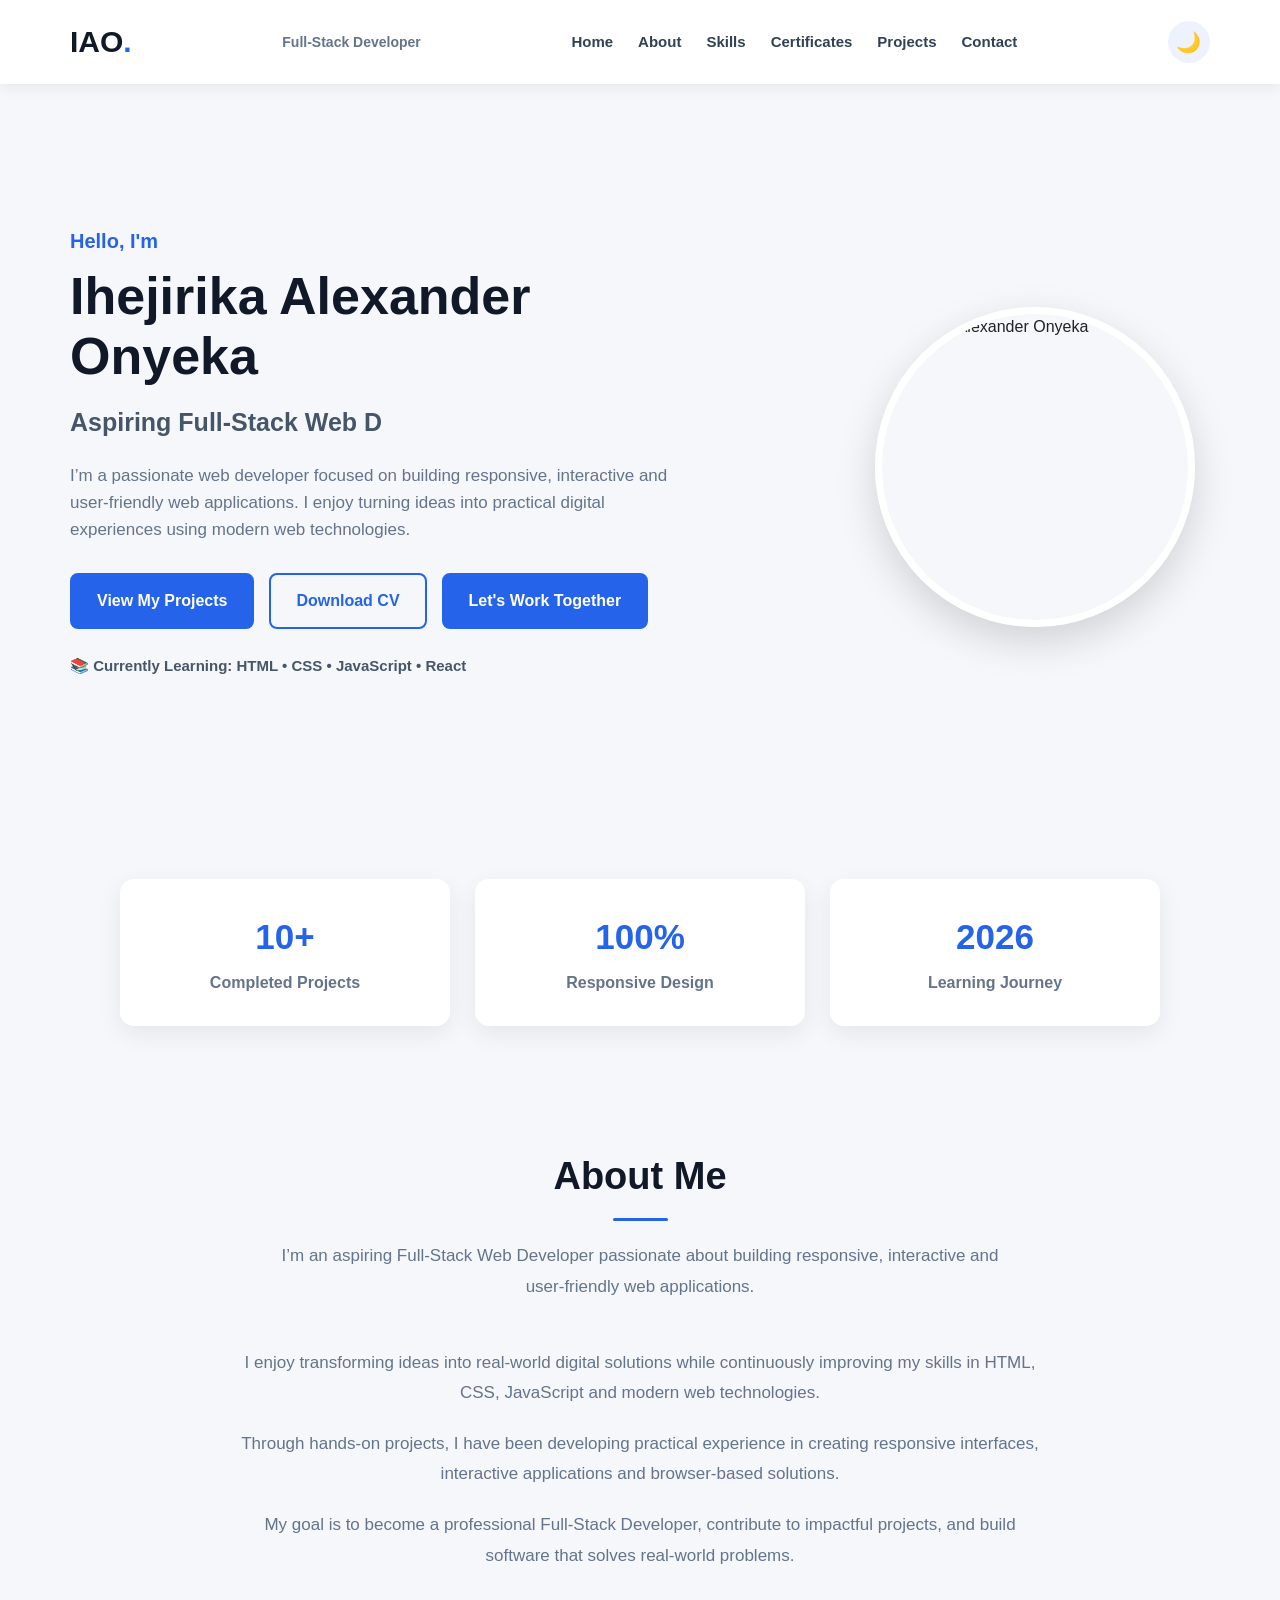
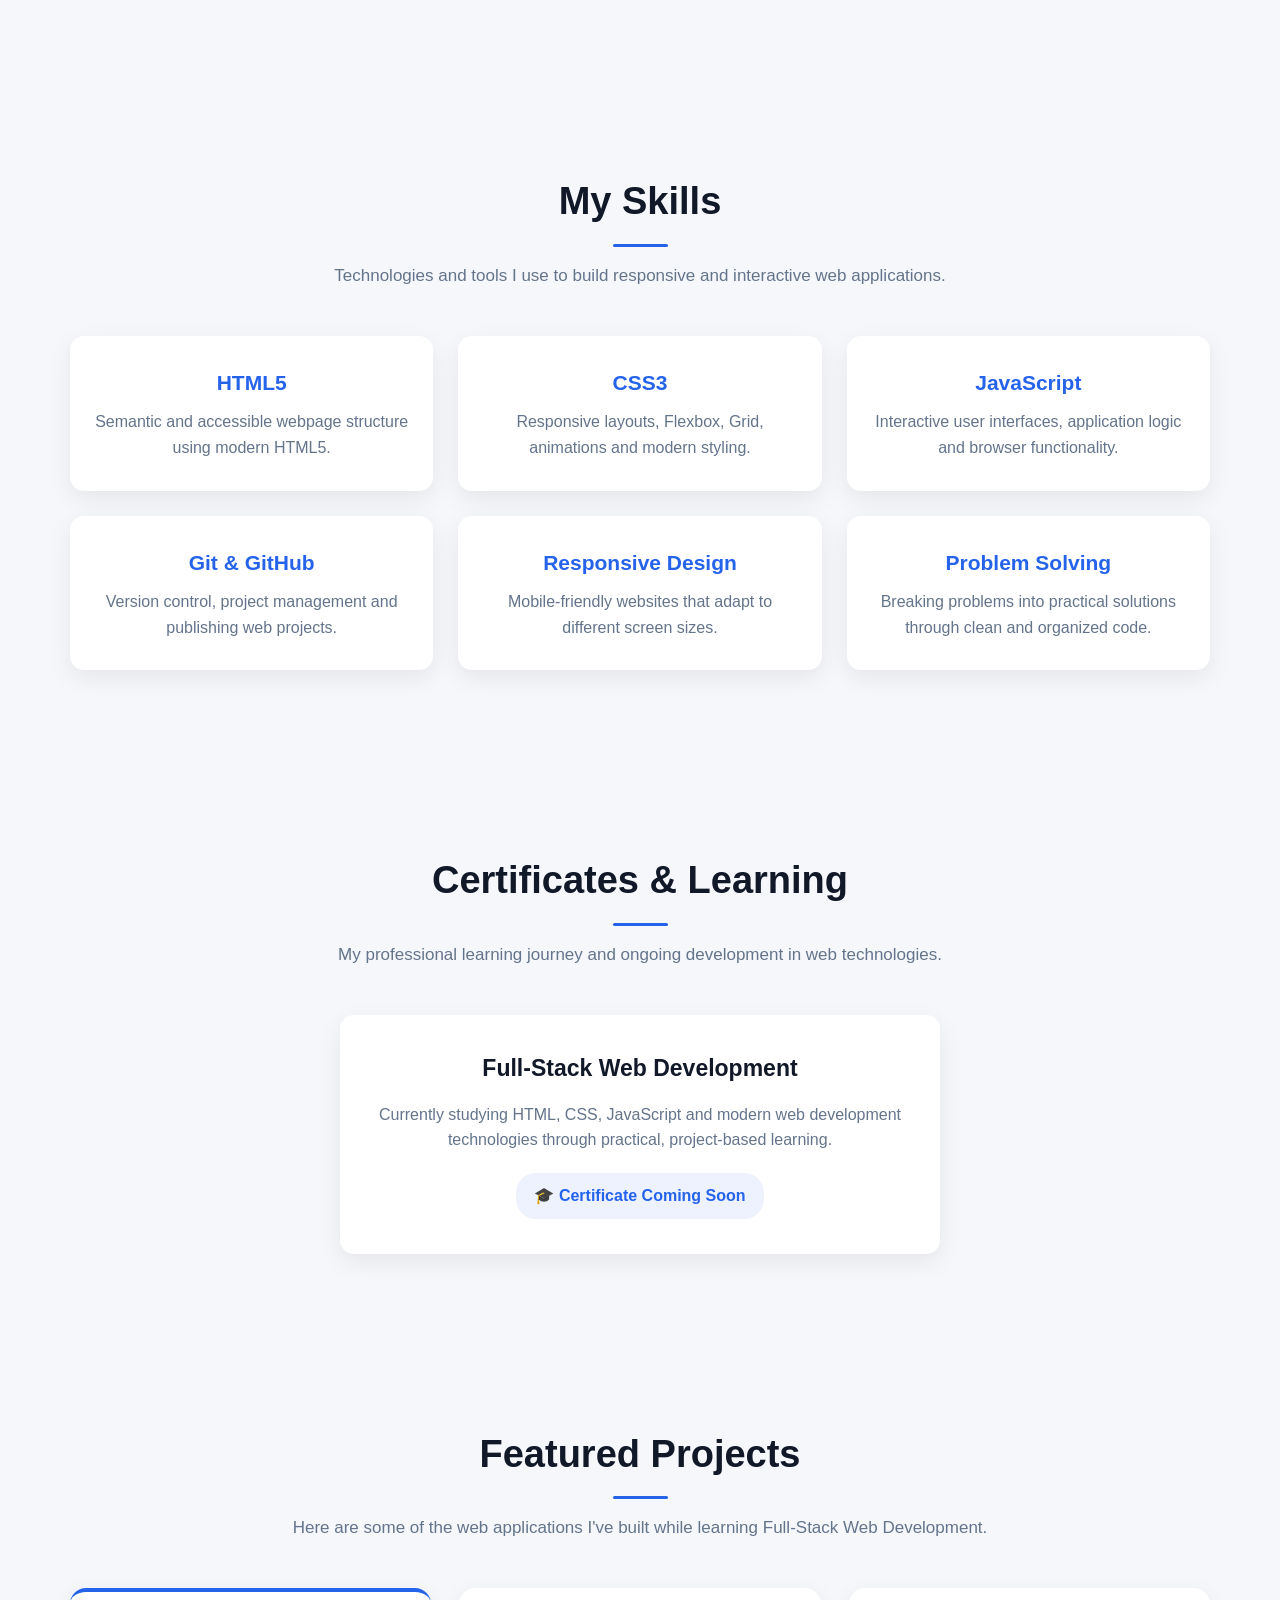
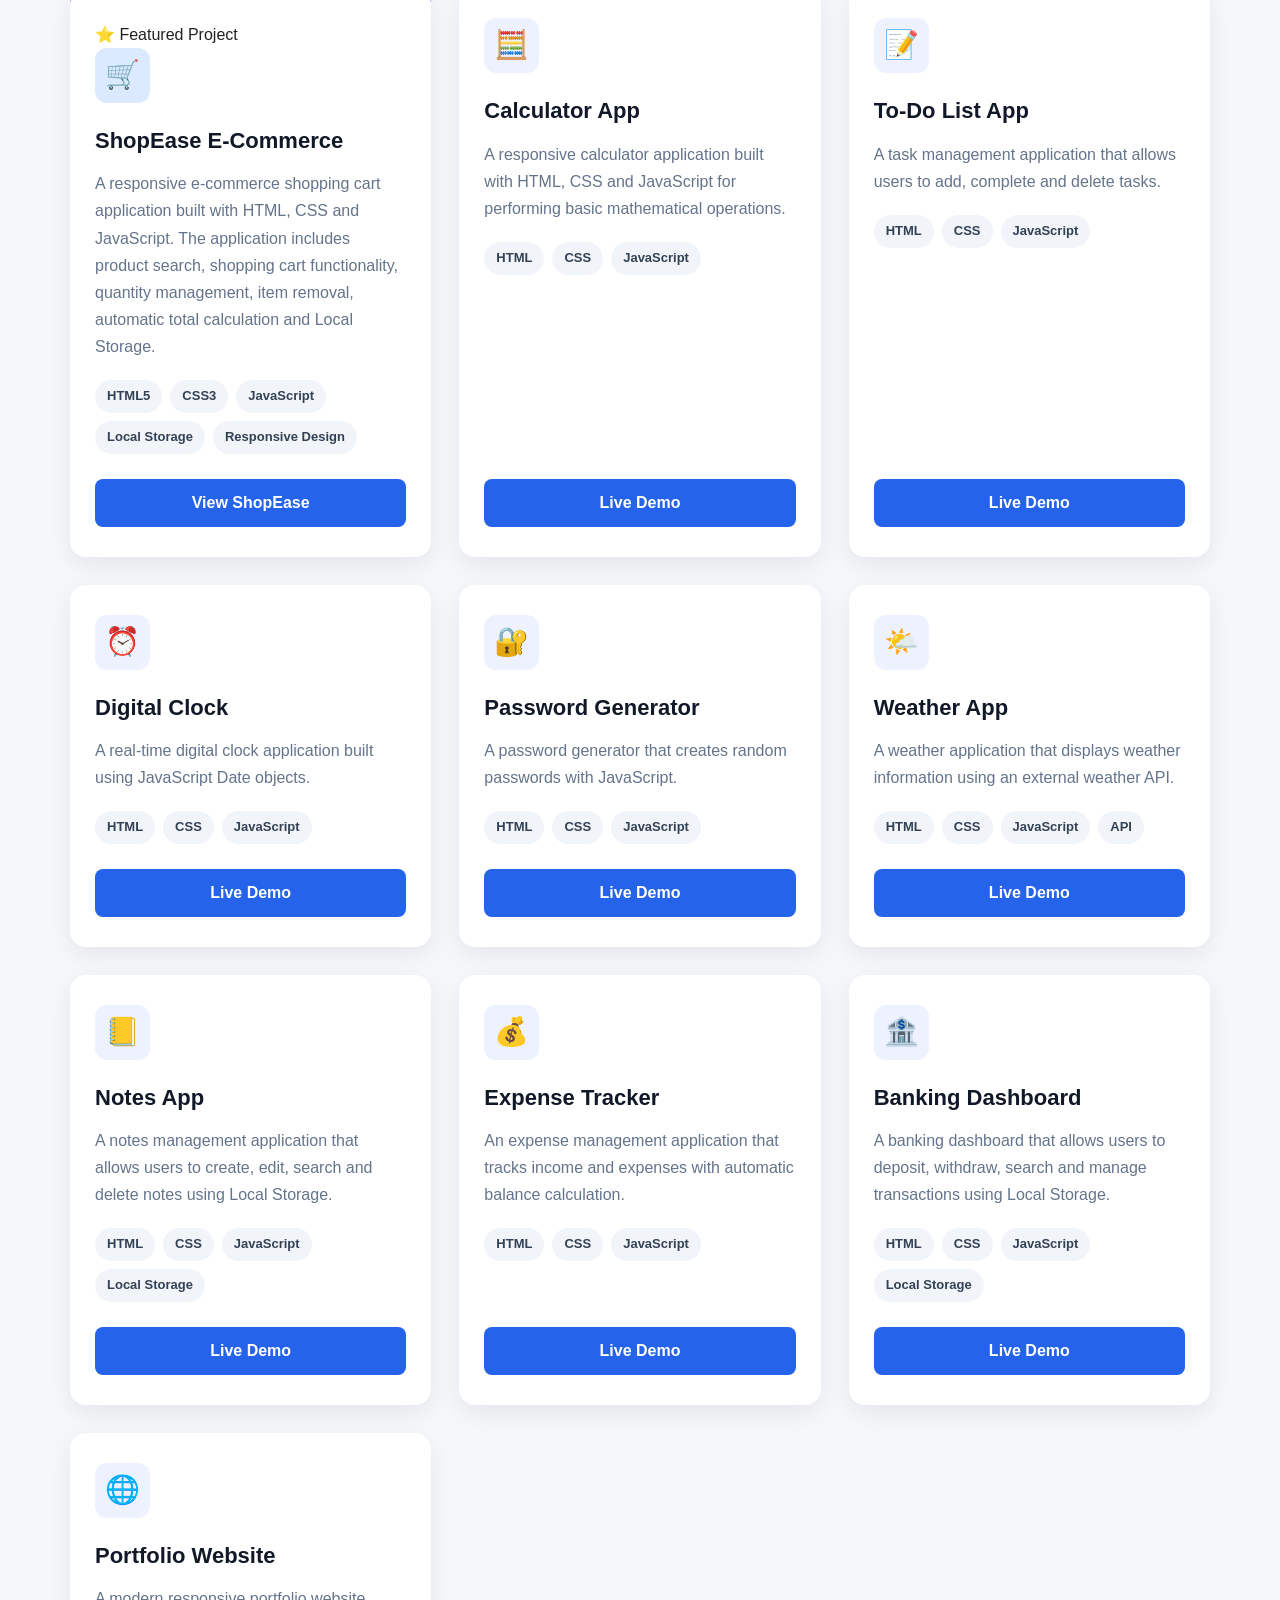
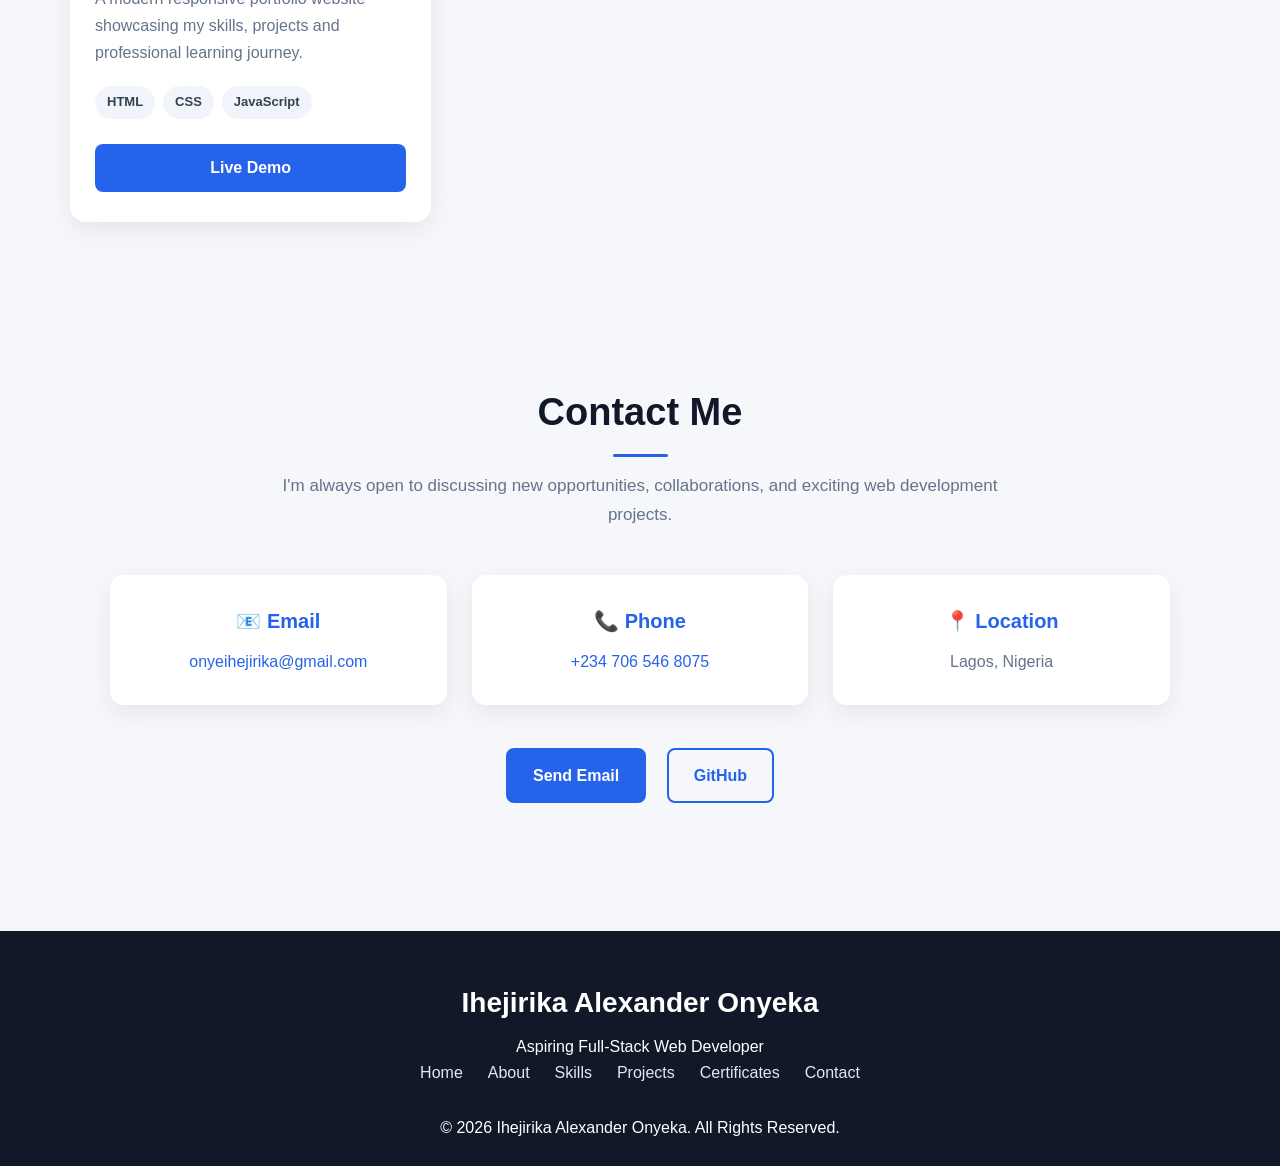
==== index.html @ cf093a4a "Add files via upload" ====
<!doctype html>
<html lang="en">
  <head>
    <meta charset="UTF-8" />

    <meta name="viewport" content="width=device-width, initial-scale=1.0" />

    <meta
      name="description"
      content="Ihejirika Alexander Onyeka - Full-Stack Web Developer Portfolio"
    />

    <meta
      name="keywords"
      content="HTML, CSS, JavaScript, Portfolio, Full Stack Developer"
    />

    <meta name="author" content="Ihejirika Alexander Onyeka" />

    <title>Ihejirika Alexander Onyeka | Portfolio</title>

    <link rel="stylesheet" href="style.css" />
  </head>

  <body>
    <!-- ================= HEADER ================= -->

    <header>
      <nav class="navbar">
        <h2 class="logo">IAO<span>.</span></h2>

        <p class="tagline">Full-Stack Developer</p>

        <ul class="nav-links">
          <li>
            <a href="#home">Home</a>
          </li>

          <li>
            <a href="#about">About</a>
          </li>

          <li>
            <a href="#skills">Skills</a>
          </li>

          <li>
            <a href="#certificates">Certificates</a>
          </li>

          <li>
            <a href="#projects">Projects</a>
          </li>

          <li>
            <a href="#contact">Contact</a>
          </li>
        </ul>

        <button id="themeToggle">🌙</button>
      </nav>
    </header>

    <!-- ================= HERO ================= -->

    <section id="home" class="hero">
      <div class="hero-text">
        <h3>Hello, I'm</h3>

        <h1>Ihejirika Alexander Onyeka</h1>

        <h2 id="typing">Aspiring Full-Stack Web Developer</h2>

        <p>
          I’m a passionate web developer focused on building responsive,
          interactive and user-friendly web applications. I enjoy turning ideas
          into practical digital experiences using modern web technologies.
        </p>

        <div class="hero-buttons">
          <a href="#projects" class="btn">View My Projects</a>

          <a href="cv.pdf" class="btn btn-outline">Download CV</a>

          <a href="#contact" class="btn">Let's Work Together</a>
        </div>

        <p class="learning">
          📚 Currently Learning: HTML • CSS • JavaScript • React
        </p>
      </div>

      <div class="hero-image">
        <img src="images/profile.jpeg" alt="Ihejirika Alexander Onyeka" />
      </div>
    </section>
    <!-- ================= STATS ================= -->

    <section class="stats">
      <div class="stat">
        <h2>10+</h2>

        <p>Completed Projects</p>
      </div>

      <div class="stat">
        <h2>100%</h2>

        <p>Responsive Design</p>
      </div>

      <div class="stat">
        <h2>2026</h2>

        <p>Learning Journey</p>
      </div>
    </section>

    <!-- ================= ABOUT ================= -->

    <section id="about" class="about">
      <div class="section-title">
        <h2>About Me</h2>

        <p>
          I’m an aspiring Full-Stack Web Developer passionate about building
          responsive, interactive and user-friendly web applications.
        </p>
      </div>

      <div class="about-content">
        <p>
          I enjoy transforming ideas into real-world digital solutions while
          continuously improving my skills in HTML, CSS, JavaScript and modern
          web technologies.
        </p>

        <p>
          Through hands-on projects, I have been developing practical experience
          in creating responsive interfaces, interactive applications and
          browser-based solutions.
        </p>

        <p>
          My goal is to become a professional Full-Stack Developer, contribute
          to impactful projects, and build software that solves real-world
          problems.
        </p>
      </div>
    </section>

    <!-- ================= SKILLS ================= -->

    <section id="skills" class="skills">
      <div class="section-title">
        <h2>My Skills</h2>

        <p>
          Technologies and tools I use to build responsive and interactive web
          applications.
        </p>
      </div>

      <div class="skills-container">
        <div class="skill-card">
          <h3>HTML5</h3>
          <p>Semantic and accessible webpage structure using modern HTML5.</p>
        </div>

        <div class="skill-card">
          <h3>CSS3</h3>
          <p>
            Responsive layouts, Flexbox, Grid, animations and modern styling.
          </p>
        </div>

        <div class="skill-card">
          <h3>JavaScript</h3>
          <p>
            Interactive user interfaces, application logic and browser
            functionality.
          </p>
        </div>

        <div class="skill-card">
          <h3>Git & GitHub</h3>
          <p>
            Version control, project management and publishing web projects.
          </p>
        </div>

        <div class="skill-card">
          <h3>Responsive Design</h3>
          <p>Mobile-friendly websites that adapt to different screen sizes.</p>
        </div>

        <div class="skill-card">
          <h3>Problem Solving</h3>
          <p>
            Breaking problems into practical solutions through clean and
            organized code.
          </p>
        </div>
      </div>
    </section>

    <!-- ================= CERTIFICATES ================= -->

    <section id="certificates" class="certificates">
      <div class="section-title">
        <h2>Certificates & Learning</h2>

        <p>
          My professional learning journey and ongoing development in web
          technologies.
        </p>
      </div>

      <div class="certificate-card">
        <h3>Full-Stack Web Development</h3>

        <p>
          Currently studying HTML, CSS, JavaScript and modern web development
          technologies through practical, project-based learning.
        </p>

        <span class="coming-soon"> 🎓 Certificate Coming Soon </span>
      </div>
    </section>
    <!-- ================= PROJECTS ================= -->

    <section id="projects" class="projects">
      <div class="section-title">
        <h2>Featured Projects</h2>

        <p>
          Here are some of the web applications I've built while learning
          Full-Stack Web Development.
        </p>
      </div>

      <div class="projects-container">
        <!-- ================= SHOP EASE ================= -->

        <div class="project-card featured-project">
          <div class="featured-label">⭐ Featured Project</div>

          <div class="project-icon">🛒</div>

          <h3>ShopEase E-Commerce</h3>

          <p>
            A responsive e-commerce shopping cart application built with HTML,
            CSS and JavaScript. The application includes product search,
            shopping cart functionality, quantity management, item removal,
            automatic total calculation and Local Storage.
          </p>

          <div class="tech-stack">
            <span>HTML5</span>
            <span>CSS3</span>
            <span>JavaScript</span>
            <span>Local Storage</span>
            <span>Responsive Design</span>
          </div>

          <a
            href="e-commerce-shopping-cart-project/index.html"
            class="project-btn"
            target="_blank"
          >
            View ShopEase
          </a>
        </div>
        <!-- ================= CALCULATOR ================= -->

        <div class="project-card">
          <div class="project-icon">🧮</div>

          <h3>Calculator App</h3>

          <p>
            A responsive calculator application built with HTML, CSS and
            JavaScript for performing basic mathematical operations.
          </p>

          <div class="tech-stack">
            <span>HTML</span>

            <span>CSS</span>

            <span>JavaScript</span>
          </div>

          <a
            href="../calculator-project/index.html"
            class="project-btn"
            target="_blank"
            rel="noopener noreferrer"
          >
            Live Demo
          </a>
        </div>

        <!-- ================= TO-DO LIST ================= -->

        <div class="project-card">
          <div class="project-icon">📝</div>

          <h3>To-Do List App</h3>

          <p>
            A task management application that allows users to add, complete and
            delete tasks.
          </p>

          <div class="tech-stack">
            <span>HTML</span>

            <span>CSS</span>

            <span>JavaScript</span>
          </div>

          <a
            href="../to-do-list-project/index.html"
            class="project-btn"
            target="_blank"
            rel="noopener noreferrer"
          >
            Live Demo
          </a>
        </div>

        <!-- ================= DIGITAL CLOCK ================= -->

        <div class="project-card">
          <div class="project-icon">⏰</div>

          <h3>Digital Clock</h3>

          <p>
            A real-time digital clock application built using JavaScript Date
            objects.
          </p>

          <div class="tech-stack">
            <span>HTML</span>

            <span>CSS</span>

            <span>JavaScript</span>
          </div>

          <a
            href="../digital-clock-project/index.html"
            class="project-btn"
            target="_blank"
            rel="noopener noreferrer"
          >
            Live Demo
          </a>
        </div>

        <!-- ================= PASSWORD GENERATOR ================= -->

        <div class="project-card">
          <div class="project-icon">🔐</div>

          <h3>Password Generator</h3>

          <p>
            A password generator that creates random passwords with JavaScript.
          </p>

          <div class="tech-stack">
            <span>HTML</span>

            <span>CSS</span>

            <span>JavaScript</span>
          </div>

          <a
            href="../password-generator-project/index.html"
            class="project-btn"
            target="_blank"
            rel="noopener noreferrer"
          >
            Live Demo
          </a>
        </div>

        <!-- ================= WEATHER APP ================= -->

        <div class="project-card">
          <div class="project-icon">🌤️</div>

          <h3>Weather App</h3>

          <p>
            A weather application that displays weather information using an
            external weather API.
          </p>

          <div class="tech-stack">
            <span>HTML</span>

            <span>CSS</span>

            <span>JavaScript</span>

            <span>API</span>
          </div>

          <a
            href="../weather-app-project/index.html"
            class="project-btn"
            target="_blank"
            rel="noopener noreferrer"
          >
            Live Demo
          </a>
        </div>

        <!-- ================= NOTES APP ================= -->

        <div class="project-card">
          <div class="project-icon">📒</div>

          <h3>Notes App</h3>

          <p>
            A notes management application that allows users to create, edit,
            search and delete notes using Local Storage.
          </p>

          <div class="tech-stack">
            <span>HTML</span>

            <span>CSS</span>

            <span>JavaScript</span>

            <span>Local Storage</span>
          </div>

          <a
            href="../notes-app-project/index.html"
            class="project-btn"
            target="_blank"
            rel="noopener noreferrer"
          >
            Live Demo
          </a>
        </div>

        <!-- ================= EXPENSE TRACKER ================= -->

        <div class="project-card">
          <div class="project-icon">💰</div>

          <h3>Expense Tracker</h3>

          <p>
            An expense management application that tracks income and expenses
            with automatic balance calculation.
          </p>

          <div class="tech-stack">
            <span>HTML</span>

            <span>CSS</span>

            <span>JavaScript</span>
          </div>

          <a
            href="../expense-tracker-project/index.html"
            class="project-btn"
            target="_blank"
            rel="noopener noreferrer"
          >
            Live Demo
          </a>
        </div>

        <!-- ================= BANKING DASHBOARD ================= -->

        <div class="project-card">
          <div class="project-icon">🏦</div>

          <h3>Banking Dashboard</h3>

          <p>
            A banking dashboard that allows users to deposit, withdraw, search
            and manage transactions using Local Storage.
          </p>

          <div class="tech-stack">
            <span>HTML</span>

            <span>CSS</span>

            <span>JavaScript</span>

            <span>Local Storage</span>
          </div>

          <a
            href="../banking-dashboard-project/index.html"
            class="project-btn"
            target="_blank"
            rel="noopener noreferrer"
          >
            Live Demo
          </a>
        </div>

        <!-- ================= PORTFOLIO ================= -->

        <div class="project-card">
          <div class="project-icon">🌐</div>

          <h3>Portfolio Website</h3>

          <p>
            A modern responsive portfolio website showcasing my skills, projects
            and professional learning journey.
          </p>

          <div class="tech-stack">
            <span>HTML</span>

            <span>CSS</span>

            <span>JavaScript</span>
          </div>

          <a
            href="index.html"
            class="project-btn"
            target="_blank"
            rel="noopener noreferrer"
          >
            Live Demo
          </a>
        </div>
      </div>
    </section>
    <!-- ================= CONTACT ================= -->

    <section id="contact" class="contact">
      <div class="section-title">
        <h2>Contact Me</h2>

        <p>
          I'm always open to discussing new opportunities, collaborations, and
          exciting web development projects.
        </p>
      </div>

      <div class="contact-container">
        <div class="contact-card">
          <h3>📧 Email</h3>

          <p>
            <a href="mailto:onyeihejirika@gmail.com">
              onyeihejirika@gmail.com
            </a>
          </p>
        </div>

        <div class="contact-card">
          <h3>📞 Phone</h3>

          <p>
            <a href="tel:+2347065468075"> +234 706 546 8075 </a>
          </p>
        </div>

        <div class="contact-card">
          <h3>📍 Location</h3>

          <p>Lagos, Nigeria</p>
        </div>
      </div>

      <div class="contact-buttons">
        <a href="mailto:onyeihejirika@gmail.com" class="btn"> Send Email </a>

        <a
          href="https://github.com/ihejirika-web"
          class="btn btn-outline"
          target="_blank"
          rel="noopener noreferrer"
        >
          GitHub
        </a>
      </div>
    </section>

    <!-- ================= FOOTER ================= -->

    <footer class="footer">
      <div class="footer-container">
        <div class="footer-about">
          <h2>Ihejirika Alexander Onyeka</h2>

          <p>Aspiring Full-Stack Web Developer</p>
        </div>

        <div class="footer-links">
          <a href="#home">Home</a>

          <a href="#about">About</a>

          <a href="#skills">Skills</a>

          <a href="#projects">Projects</a>

          <a href="#certificates">Certificates</a>

          <a href="#contact">Contact</a>
        </div>
      </div>

      <div class="footer-bottom">
        <p>© 2026 Ihejirika Alexander Onyeka. All Rights Reserved.</p>
      </div>
    </footer>

    <!-- ================= JAVASCRIPT ================= -->

    <script src="script.js"></script>
  </body>
</html>
---- style.css ----
/* ============================= */
/* GLOBAL RESET */
/* ============================= */

* {
  margin: 0;
  padding: 0;
  box-sizing: border-box;
}

html {
  scroll-behavior: smooth;
}

body {
  font-family: Arial, Helvetica, sans-serif;
  line-height: 1.6;
  background: #f5f7fb;
  color: #222;
  transition:
    background 0.3s ease,
    color 0.3s ease;
}

a {
  text-decoration: none;
  color: inherit;
}

ul {
  list-style: none;
}

img {
  max-width: 100%;
  display: block;
}

button,
a {
  transition: all 0.3s ease;
}

/* ============================= */
/* NAVBAR */
/* ============================= */

header {
  position: sticky;
  top: 0;
  z-index: 1000;
  background: rgba(255, 255, 255, 0.95);
  backdrop-filter: blur(10px);
  box-shadow: 0 2px 15px rgba(0, 0, 0, 0.08);
}

.navbar {
  max-width: 1200px;
  margin: auto;
  padding: 18px 30px;
  display: flex;
  align-items: center;
  justify-content: space-between;
  gap: 25px;
}

.logo {
  font-size: 30px;
  font-weight: 800;
  color: #111827;
}

.logo span {
  color: #2563eb;
}

.tagline {
  font-size: 14px;
  color: #64748b;
  font-weight: 600;
}

.nav-links {
  display: flex;
  align-items: center;
  gap: 25px;
}

.nav-links a {
  color: #334155;
  font-size: 15px;
  font-weight: 600;
  position: relative;
}

.nav-links a::after {
  content: "";
  position: absolute;
  left: 0;
  bottom: -6px;
  width: 0;
  height: 2px;
  background: #2563eb;
  transition: width 0.3s ease;
}

.nav-links a:hover {
  color: #2563eb;
}

.nav-links a:hover::after {
  width: 100%;
}

/* ============================= */
/* THEME BUTTON */
/* ============================= */

#themeToggle {
  border: none;
  background: #eef2ff;
  width: 42px;
  height: 42px;
  border-radius: 50%;
  cursor: pointer;
  font-size: 18px;
}

#themeToggle:hover {
  transform: rotate(15deg) scale(1.08);
}

/* ============================= */
/* GENERAL SECTION */
/* ============================= */

section {
  padding: 90px 30px;
}

.section-title {
  max-width: 750px;
  margin: 0 auto 50px;
  text-align: center;
}

.section-title h2 {
  font-size: 38px;
  margin-bottom: 15px;
  color: #111827;
}

.section-title p {
  color: #64748b;
  font-size: 17px;
}

/* ============================= */
/* BUTTONS */
/* ============================= */

.btn {
  display: inline-block;
  padding: 13px 25px;
  border-radius: 8px;
  background: #2563eb;
  color: white;
  font-weight: 700;
  border: 2px solid #2563eb;
  cursor: pointer;
}

.btn:hover {
  background: #1d4ed8;
  border-color: #1d4ed8;
  transform: translateY(-3px);
}

.btn-outline {
  background: transparent;
  color: #2563eb;
}

.btn-outline:hover {
  color: white;
  background: #2563eb;
}
/* ============================= */
/* HERO SECTION */
/* ============================= */

.hero {
  min-height: 85vh;
  max-width: 1200px;
  margin: auto;
  padding: 80px 30px;
  display: flex;
  align-items: center;
  justify-content: space-between;
  gap: 60px;
}

.hero-text {
  flex: 1;
  max-width: 650px;
}

.hero-text h3 {
  font-size: 20px;
  color: #2563eb;
  margin-bottom: 10px;
}

.hero-text h1 {
  font-size: 52px;
  line-height: 1.15;
  color: #111827;
  margin-bottom: 15px;
}

.hero-text h2 {
  font-size: 25px;
  color: #475569;
  margin-bottom: 20px;
}

.hero-text > p {
  font-size: 17px;
  color: #64748b;
  margin-bottom: 30px;
  max-width: 620px;
}

.hero-buttons {
  display: flex;
  flex-wrap: wrap;
  gap: 15px;
  margin-bottom: 25px;
}

.learning {
  font-size: 15px !important;
  color: #475569 !important;
  font-weight: 600;
}

.hero-image {
  flex: 0 0 350px;
  display: flex;
  justify-content: center;
}

.hero-image img {
  width: 320px;
  height: 320px;
  object-fit: cover;
  border-radius: 50%;
  border: 7px solid white;
  box-shadow: 0 15px 40px rgba(0, 0, 0, 0.15);
  transition:
    transform 0.4s ease,
    box-shadow 0.4s ease;
}

.hero-image img:hover {
  transform: scale(1.05);
  box-shadow: 0 20px 50px rgba(37, 99, 235, 0.25);
}

/* ============================= */
/* HERO ANIMATION */
/* ============================= */

.hero-text {
  animation: heroText 0.9s ease forwards;
}

.hero-image {
  animation: heroImage 1s ease forwards;
}

@keyframes heroText {
  from {
    opacity: 0;
    transform: translateX(-40px);
  }

  to {
    opacity: 1;
    transform: translateX(0);
  }
}

@keyframes heroImage {
  from {
    opacity: 0;
    transform: translateX(40px);
  }

  to {
    opacity: 1;
    transform: translateX(0);
  }
}

/* ============================= */
/* STATS SECTION */
/* ============================= */

.stats {
  max-width: 1100px;
  margin: 0 auto;
  padding: 30px;
  display: grid;
  grid-template-columns: repeat(3, 1fr);
  gap: 25px;
}

.stat {
  background: white;
  padding: 30px;
  text-align: center;
  border-radius: 14px;
  box-shadow: 0 8px 25px rgba(0, 0, 0, 0.07);
  transition:
    transform 0.3s ease,
    box-shadow 0.3s ease;
}

.stat:hover {
  transform: translateY(-7px);
  box-shadow: 0 15px 35px rgba(0, 0, 0, 0.12);
}

.stat h2 {
  font-size: 35px;
  color: #2563eb;
  margin-bottom: 5px;
}

.stat p {
  color: #64748b;
  font-weight: 600;
}
/* ============================= */
/* ABOUT SECTION */
/* ============================= */

#about {
  max-width: 1000px;
  margin: 0 auto;
  text-align: center;
}

#about h2 {
  font-size: 38px;
  color: #111827;
  margin-bottom: 20px;
}

#about p {
  max-width: 800px;
  margin: 0 auto 20px;
  color: #64748b;
  font-size: 17px;
  line-height: 1.8;
}

/* ============================= */
/* SKILLS SECTION */
/* ============================= */

#skills {
  max-width: 1200px;
  margin: auto;
  text-align: center;
}

#skills h2 {
  font-size: 38px;
  color: #111827;
  margin-bottom: 15px;
}

#skills > p {
  color: #64748b;
  margin-bottom: 40px;
}

.skills-container {
  display: grid;
  grid-template-columns: repeat(3, 1fr);
  gap: 25px;
}

.skill-card {
  background: white;
  padding: 30px 25px;
  border-radius: 14px;
  box-shadow: 0 8px 25px rgba(0, 0, 0, 0.07);
  transition:
    transform 0.3s ease,
    box-shadow 0.3s ease;
}

.skill-card:hover {
  transform: translateY(-8px);
  box-shadow: 0 15px 35px rgba(0, 0, 0, 0.12);
}

.skill-card h3 {
  color: #2563eb;
  font-size: 21px;
  margin-bottom: 10px;
}

.skill-card p {
  color: #64748b;
  line-height: 1.6;
}

/* ============================= */
/* CERTIFICATES SECTION */
/* ============================= */

#certificates {
  max-width: 1100px;
  margin: auto;
  text-align: center;
}

#certificates h2 {
  font-size: 38px;
  color: #111827;
  margin-bottom: 15px;
}

#certificates > p {
  color: #64748b;
  margin-bottom: 40px;
}

.certificate-card {
  max-width: 600px;
  margin: auto;
  background: white;
  padding: 35px;
  border-radius: 14px;
  box-shadow: 0 8px 25px rgba(0, 0, 0, 0.07);
}

.certificate-card h3 {
  font-size: 23px;
  color: #111827;
  margin-bottom: 15px;
}

.certificate-card p {
  color: #64748b;
  margin-bottom: 20px;
}

.coming-soon {
  display: inline-block;
  padding: 10px 18px;
  border-radius: 20px;
  background: #eef2ff;
  color: #2563eb;
  font-weight: 700;
}

/* ============================= */
/* SECTION HEADINGS */
/* ============================= */

#about h2,
#skills h2,
#certificates h2,
#projects h2,
#contact h2 {
  position: relative;
}

#about h2::after,
#skills h2::after,
#certificates h2::after,
#projects h2::after,
#contact h2::after {
  content: "";
  display: block;
  width: 55px;
  height: 3px;
  background: #2563eb;
  margin: 12px auto 0;
  border-radius: 10px;
}
/* ============================= */
/* PROJECTS SECTION */
/* ============================= */

#projects {
  max-width: 1200px;
  margin: 0 auto;
  text-align: center;
}

.section-title {
  max-width: 750px;
  margin: 0 auto 45px;
}

.section-title h2 {
  font-size: 38px;
  color: #111827;
  margin-bottom: 15px;
}

.section-title p {
  color: #64748b;
  font-size: 17px;
  line-height: 1.7;
}

/* ============================= */
/* PROJECTS GRID */
/* ============================= */

.projects-container {
  display: grid;
  grid-template-columns: repeat(3, 1fr);
  gap: 28px;
}

/* ============================= */
/* PROJECT CARD */
/* ============================= */

.project-card {
  background: white;
  padding: 30px 25px;
  border-radius: 16px;
  text-align: left;
  box-shadow: 0 8px 25px rgba(0, 0, 0, 0.07);
  transition:
    transform 0.3s ease,
    box-shadow 0.3s ease;
  display: flex;
  flex-direction: column;
}

.project-card:hover {
  transform: translateY(-8px);
  box-shadow: 0 18px 40px rgba(0, 0, 0, 0.12);
}

/* ============================= */
/* PROJECT ICON */
/* ============================= */

.project-icon {
  width: 55px;
  height: 55px;
  display: flex;
  align-items: center;
  justify-content: center;
  background: #eef2ff;
  border-radius: 12px;
  font-size: 28px;
  margin-bottom: 20px;
}

/* ============================= */
/* PROJECT TEXT */
/* ============================= */

.project-card h3 {
  font-size: 22px;
  color: #111827;
  margin-bottom: 12px;
}

.project-card > p {
  color: #64748b;
  line-height: 1.7;
  margin-bottom: 20px;
}

/* ============================= */
/* TECHNOLOGY TAGS */
/* ============================= */

.tech-stack {
  display: flex;
  flex-wrap: wrap;
  gap: 8px;
  margin-bottom: 25px;
}

.tech-stack span {
  padding: 6px 12px;
  background: #f1f5f9;
  color: #334155;
  border-radius: 20px;
  font-size: 13px;
  font-weight: 600;
}

/* ============================= */
/* PROJECT BUTTON */
/* ============================= */

.project-btn {
  display: inline-block;
  margin-top: auto;
  padding: 11px 18px;
  background: #2563eb;
  color: white;
  text-decoration: none;
  border-radius: 8px;
  text-align: center;
  font-weight: 600;
  transition:
    background 0.3s ease,
    transform 0.3s ease;
}

.project-btn:hover {
  background: #1d4ed8;
  transform: translateY(-2px);
}

/* ============================= */
/* SHOPEASE FEATURED PROJECT */
/* ============================= */

.project-card:first-child {
  border-top: 4px solid #2563eb;
}

.project-card:first-child .project-icon {
  background: #dbeafe;
}

/* ============================= */
/* PROJECT SECTION SPACING */
/* ============================= */

#projects {
  padding-top: 80px;
  padding-bottom: 80px;
}
/* ============================= */
/* CONTACT SECTION */
/* ============================= */

#contact {
  max-width: 1100px;
  margin: 0 auto;
  text-align: center;
  padding: 80px 20px;
}

#contact h2 {
  font-size: 38px;
  color: #111827;
  margin-bottom: 15px;
}

#contact > p {
  max-width: 700px;
  margin: 0 auto 35px;
  color: #64748b;
  line-height: 1.7;
}

.contact-container {
  display: grid;
  grid-template-columns: repeat(3, 1fr);
  gap: 25px;
  margin-bottom: 35px;
}

.contact-card {
  background: white;
  padding: 30px 20px;
  border-radius: 14px;
  box-shadow: 0 8px 25px rgba(0, 0, 0, 0.07);
  transition:
    transform 0.3s ease,
    box-shadow 0.3s ease;
}

.contact-card:hover {
  transform: translateY(-6px);
  box-shadow: 0 15px 35px rgba(0, 0, 0, 0.12);
}

.contact-card h3 {
  color: #2563eb;
  margin-bottom: 12px;
  font-size: 20px;
}

.contact-card p {
  color: #64748b;
}

.contact-card a {
  color: #2563eb;
  text-decoration: none;
}

.contact-card a:hover {
  text-decoration: underline;
}

/* ============================= */
/* CONTACT BUTTONS */
/* ============================= */

#contact .btn {
  display: inline-block;
  margin: 8px;
}

/* ============================= */
/* FOOTER */
/* ============================= */

footer {
  background: #111827;
  color: white;
  text-align: center;
  padding: 50px 20px 25px;
  margin-top: 40px;
}

footer h2 {
  font-size: 28px;
  margin-bottom: 8px;
}

footer > p {
  color: #cbd5e1;
  margin-bottom: 25px;
}

.footer-links {
  display: flex;
  justify-content: center;
  flex-wrap: wrap;
  gap: 25px;
  margin-bottom: 30px;
}

.footer-links a {
  color: #e2e8f0;
  text-decoration: none;
  transition: color 0.3s ease;
}

.footer-links a:hover {
  color: #60a5fa;
}

.copyright {
  padding-top: 25px;
  border-top: 1px solid #334155;
  color: #94a3b8;
  font-size: 14px;
}
/* ============================= */
/* RESPONSIVE DESIGN */
/* ============================= */

@media (max-width: 900px) {
  .navbar {
    padding: 20px 25px;
    flex-wrap: wrap;
    gap: 15px;
  }

  .nav-links {
    gap: 15px;
  }

  .hero {
    padding: 70px 30px;
    gap: 40px;
  }

  .hero-text h1 {
    font-size: 42px;
  }

  .projects-container {
    grid-template-columns: repeat(2, 1fr);
  }

  .contact-container {
    grid-template-columns: repeat(2, 1fr);
  }

  .stats {
    grid-template-columns: repeat(3, 1fr);
  }
}

/* ============================= */
/* TABLET */
/* ============================= */

@media (max-width: 700px) {
  .navbar {
    flex-direction: column;
    text-align: center;
  }

  .nav-links {
    justify-content: center;
    flex-wrap: wrap;
  }

  .tagline {
    display: none;
  }

  .hero {
    grid-template-columns: 1fr;
    text-align: center;
    padding: 60px 20px;
  }

  .hero-text h1 {
    font-size: 36px;
  }

  .hero-text h2 {
    font-size: 22px;
  }

  .hero-image {
    order: -1;
  }

  .hero-image img {
    width: 220px;
    height: 220px;
  }

  .hero-buttons {
    justify-content: center;
    flex-wrap: wrap;
  }

  .stats {
    grid-template-columns: 1fr;
    margin: 20px;
  }

  .projects-container {
    grid-template-columns: 1fr;
  }

  .contact-container {
    grid-template-columns: 1fr;
  }
}

/* ============================= */
/* MOBILE PHONE */
/* ============================= */

@media (max-width: 480px) {
  .navbar {
    padding: 15px;
  }

  .logo {
    font-size: 25px;
  }

  .nav-links {
    gap: 10px;
  }

  .nav-links a {
    font-size: 14px;
  }

  #themeToggle {
    font-size: 18px;
  }

  .hero {
    padding: 45px 15px;
  }

  .hero-text h1 {
    font-size: 30px;
    line-height: 1.2;
  }

  .hero-text h2 {
    font-size: 19px;
  }

  .hero-text p {
    font-size: 15px;
  }

  .hero-image img {
    width: 180px;
    height: 180px;
  }

  .btn {
    width: 100%;
    text-align: center;
  }

  #about,
  #skills,
  #certificates,
  #contact {
    padding: 60px 15px;
  }

  #about h2,
  #skills h2,
  #certificates h2,
  #contact h2 {
    font-size: 30px;
  }

  .project-card {
    padding: 25px 18px;
  }

  .tech-stack {
    justify-content: center;
    flex-wrap: wrap;
  }

  .contact-card {
    padding: 25px 15px;
  }

  .footer-links {
    gap: 15px;
  }

  footer {
    padding: 40px 15px 20px;
  }
}
/* ============================= */
/* DARK MODE */
/* ============================= */

body.dark-mode {
  background: #0f172a;
  color: #f8fafc;
}

body.dark-mode header {
  background: #111827;
  box-shadow: 0 2px 10px rgba(0, 0, 0, 0.3);
}

body.dark-mode .logo {
  color: #f8fafc;
}

body.dark-mode .tagline {
  color: #cbd5e1;
}

body.dark-mode .nav-links a {
  color: #e2e8f0;
}

body.dark-mode .nav-links a:hover {
  color: #60a5fa;
}

body.dark-mode #themeToggle {
  background: #1e293b;
  color: #f8fafc;
}

body.dark-mode #about,
body.dark-mode #skills,
body.dark-mode #certificates,
body.dark-mode #contact {
  background: #0f172a;
}

body.dark-mode #about h2,
body.dark-mode #skills h2,
body.dark-mode #certificates h2,
body.dark-mode #contact h2 {
  color: #f8fafc;
}

body.dark-mode #about p,
body.dark-mode #contact > p {
  color: #cbd5e1;
}

body.dark-mode .skill-card,
body.dark-mode .certificate-card,
body.dark-mode .project-card,
body.dark-mode .contact-card {
  background: #1e293b;
  color: #f8fafc;
  box-shadow: 0 8px 25px rgba(0, 0, 0, 0.25);
}

body.dark-mode .skill-card h3,
body.dark-mode .certificate-card h3,
body.dark-mode .project-card h3,
body.dark-mode .contact-card h3 {
  color: #60a5fa;
}

body.dark-mode .skill-card p,
body.dark-mode .certificate-card p,
body.dark-mode .project-card p,
body.dark-mode .contact-card p {
  color: #cbd5e1;
}

body.dark-mode .section-title h2,
body.dark-mode .section-title p {
  color: #f8fafc;
}

body.dark-mode .section-title p {
  color: #cbd5e1;
}

body.dark-mode .stats {
  background: #111827;
}

body.dark-mode .stat h2 {
  color: #60a5fa;
}

body.dark-mode .stat p {
  color: #cbd5e1;
}

body.dark-mode footer {
  background: #020617;
}
/* ============================= */
/* FINAL POLISH & ANIMATIONS */
/* ============================= */

html {
  scroll-behavior: smooth;
}

body {
  transition:
    background-color 0.3s ease,
    color 0.3s ease;
}

header,
section,
.project-card,
.skill-card,
.certificate-card,
.contact-card,
.stat,
footer,
.btn,
.project-btn,
#themeToggle {
  transition: all 0.3s ease;
}

/* ============================= */
/* HOVER EFFECTS */
/* ============================= */

.project-card:hover,
.skill-card:hover,
.certificate-card:hover,
.contact-card:hover {
  transform: translateY(-8px);
}

.btn:hover,
.project-btn:hover {
  transform: translateY(-3px);
}

/* ============================= */
/* THEME BUTTON */
/* ============================= */

#themeToggle {
  border: none;
  border-radius: 50%;
  width: 42px;
  height: 42px;
  cursor: pointer;
  font-size: 20px;
  display: flex;
  align-items: center;
  justify-content: center;
}

#themeToggle:hover {
  transform: rotate(15deg) scale(1.08);
}

/* ============================= */
/* HERO IMAGE */
/* ============================= */

.hero-image img {
  transition:
    transform 0.4s ease,
    box-shadow 0.4s ease;
}

.hero-image img:hover {
  transform: scale(1.05);
}

/* ============================= */
/* LINKS */
/* ============================= */

a {
  transition:
    color 0.3s ease,
    background-color 0.3s ease;
}

/* ============================= */
/* SIMPLE FADE-IN ANIMATION */
/* ============================= */

@keyframes fadeInUp {
  from {
    opacity: 0;
    transform: translateY(25px);
  }

  to {
    opacity: 1;
    transform: translateY(0);
  }
}

.hero-text,
.hero-image,
.stat,
.project-card,
.skill-card,
.certificate-card,
.contact-card {
  animation: fadeInUp 0.8s ease forwards;
}

/* ============================= */
/* ACCESSIBILITY */
/* ============================= */

button,
a {
  -webkit-tap-highlight-color: transparent;
}

button:focus-visible,
a:focus-visible {
  outline: 3px solid #60a5fa;
  outline-offset: 3px;
}

/* ============================= */
/* MOBILE ANIMATION FIX */
/* ============================= */

@media (max-width: 480px) {
  .project-card:hover,
  .skill-card:hover,
  .certificate-card:hover,
  .contact-card:hover {
    transform: none;
  }

  .btn:hover,
  .project-btn:hover {
    transform: none;
  }
}
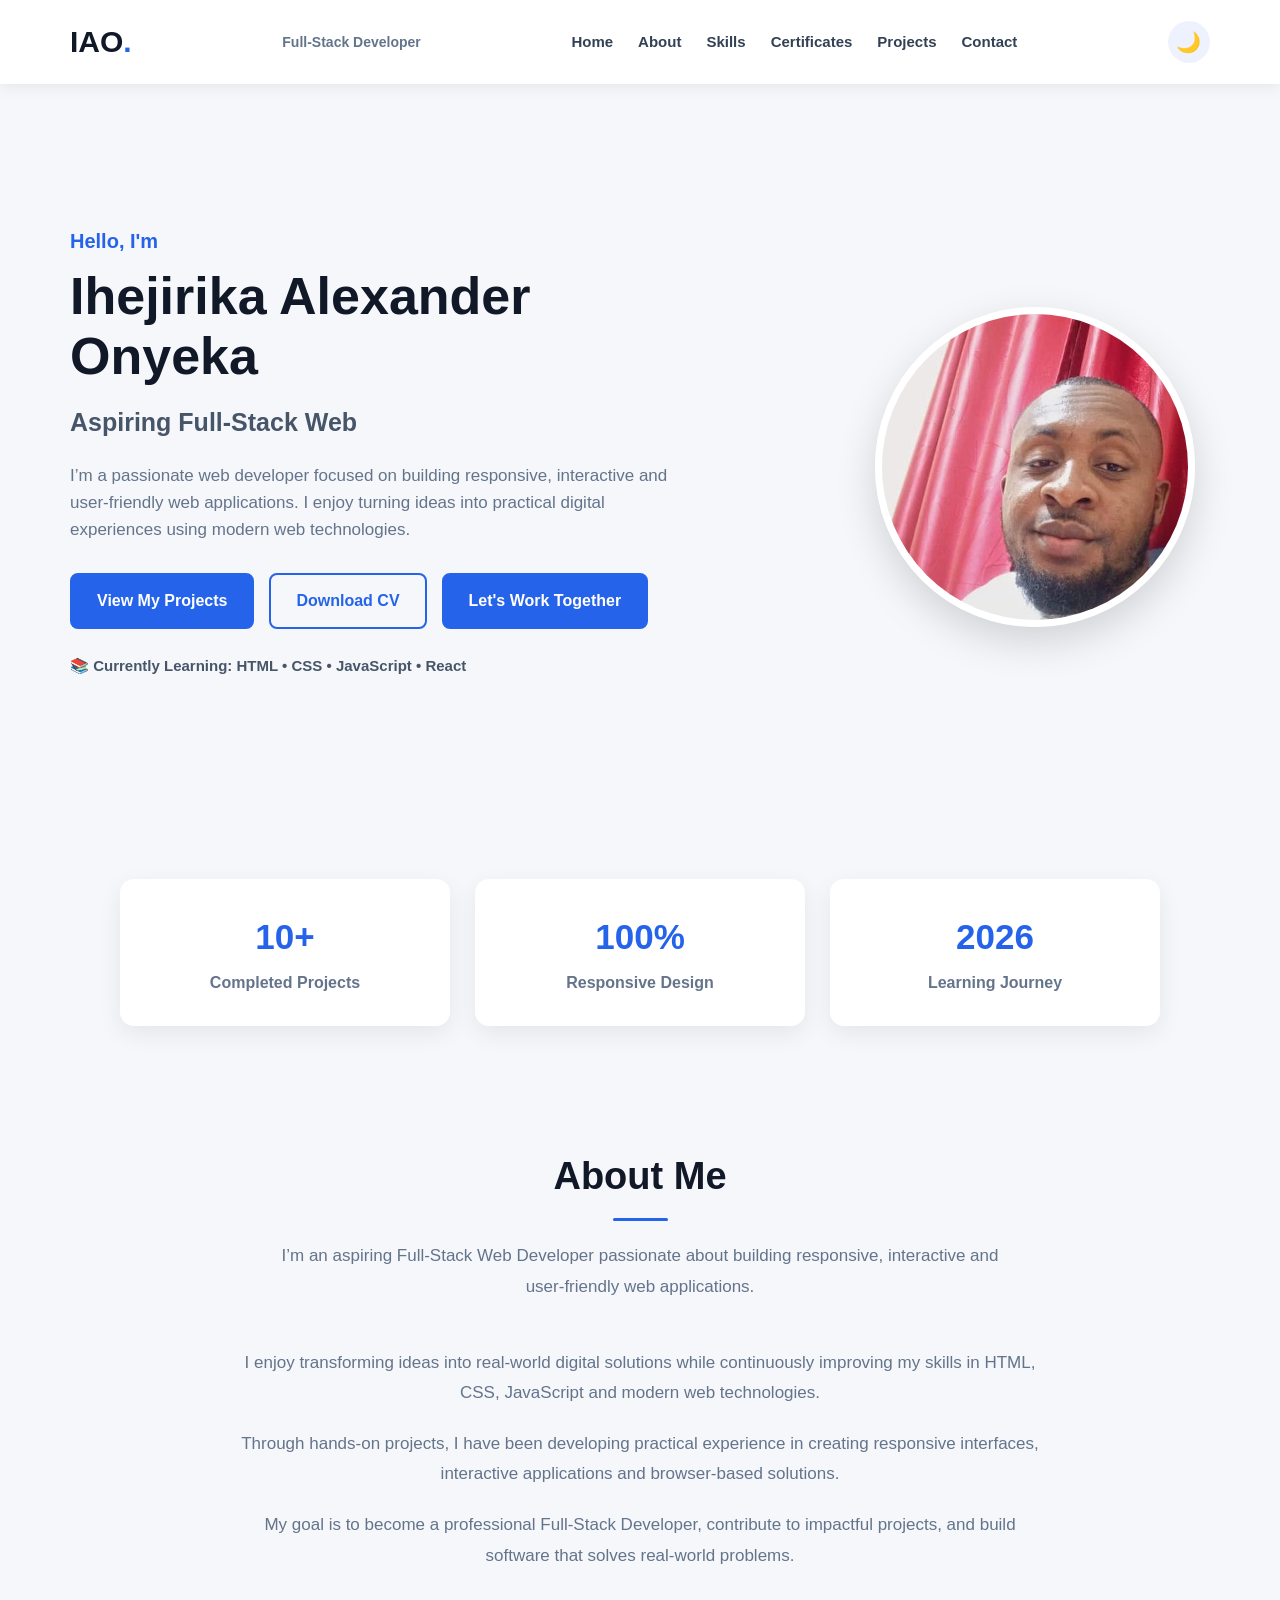
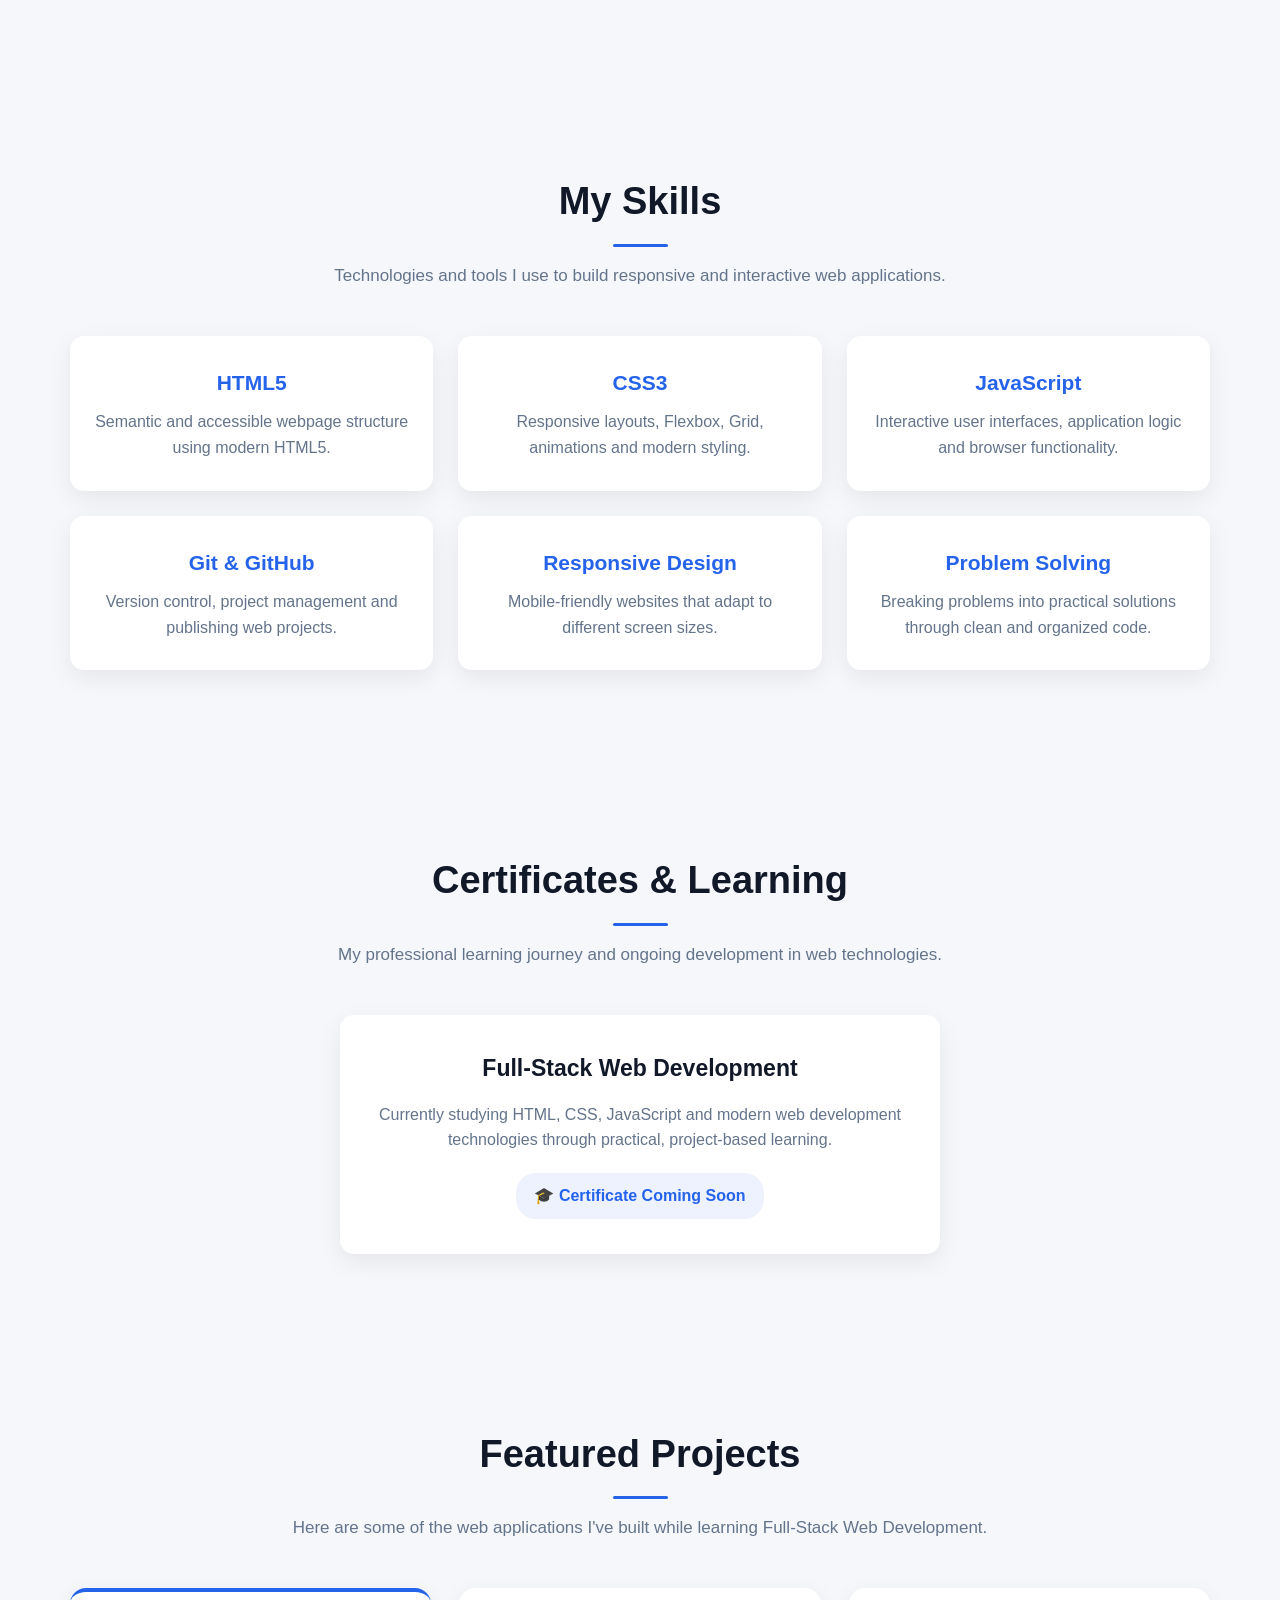
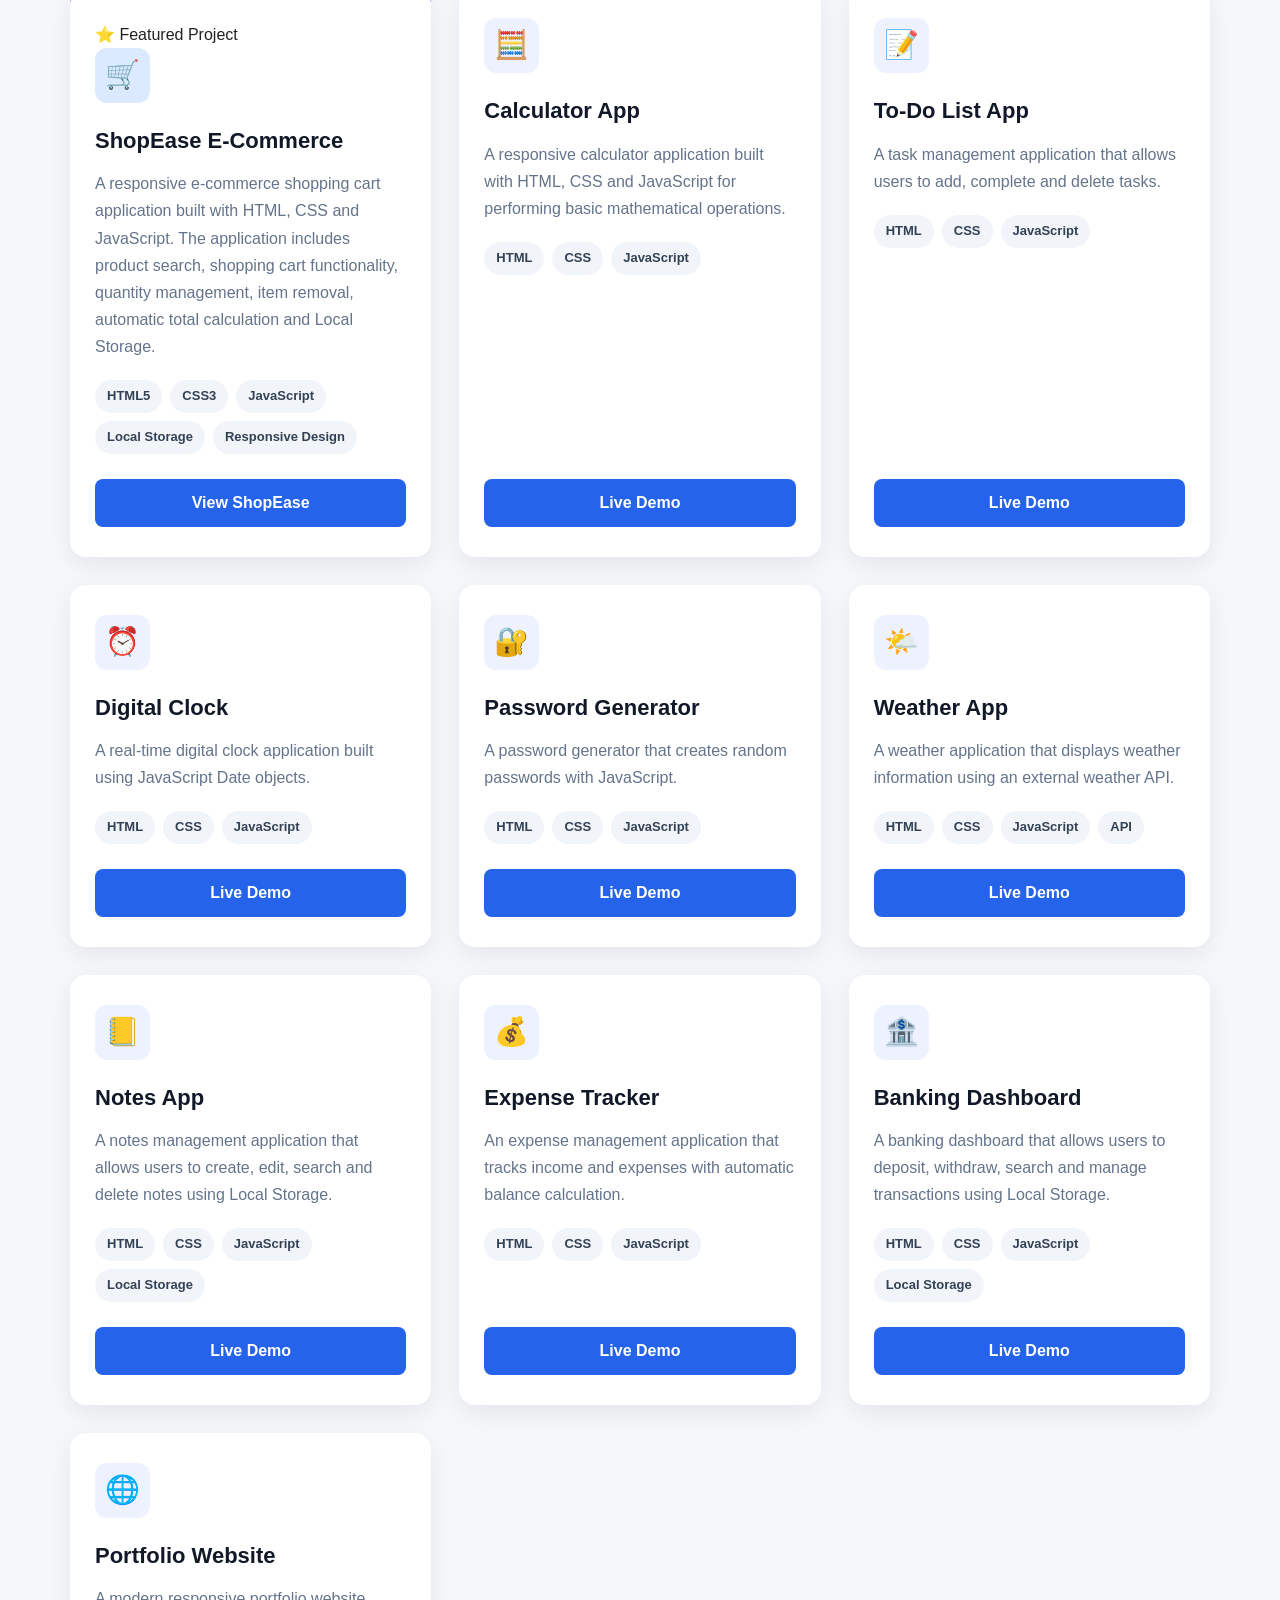
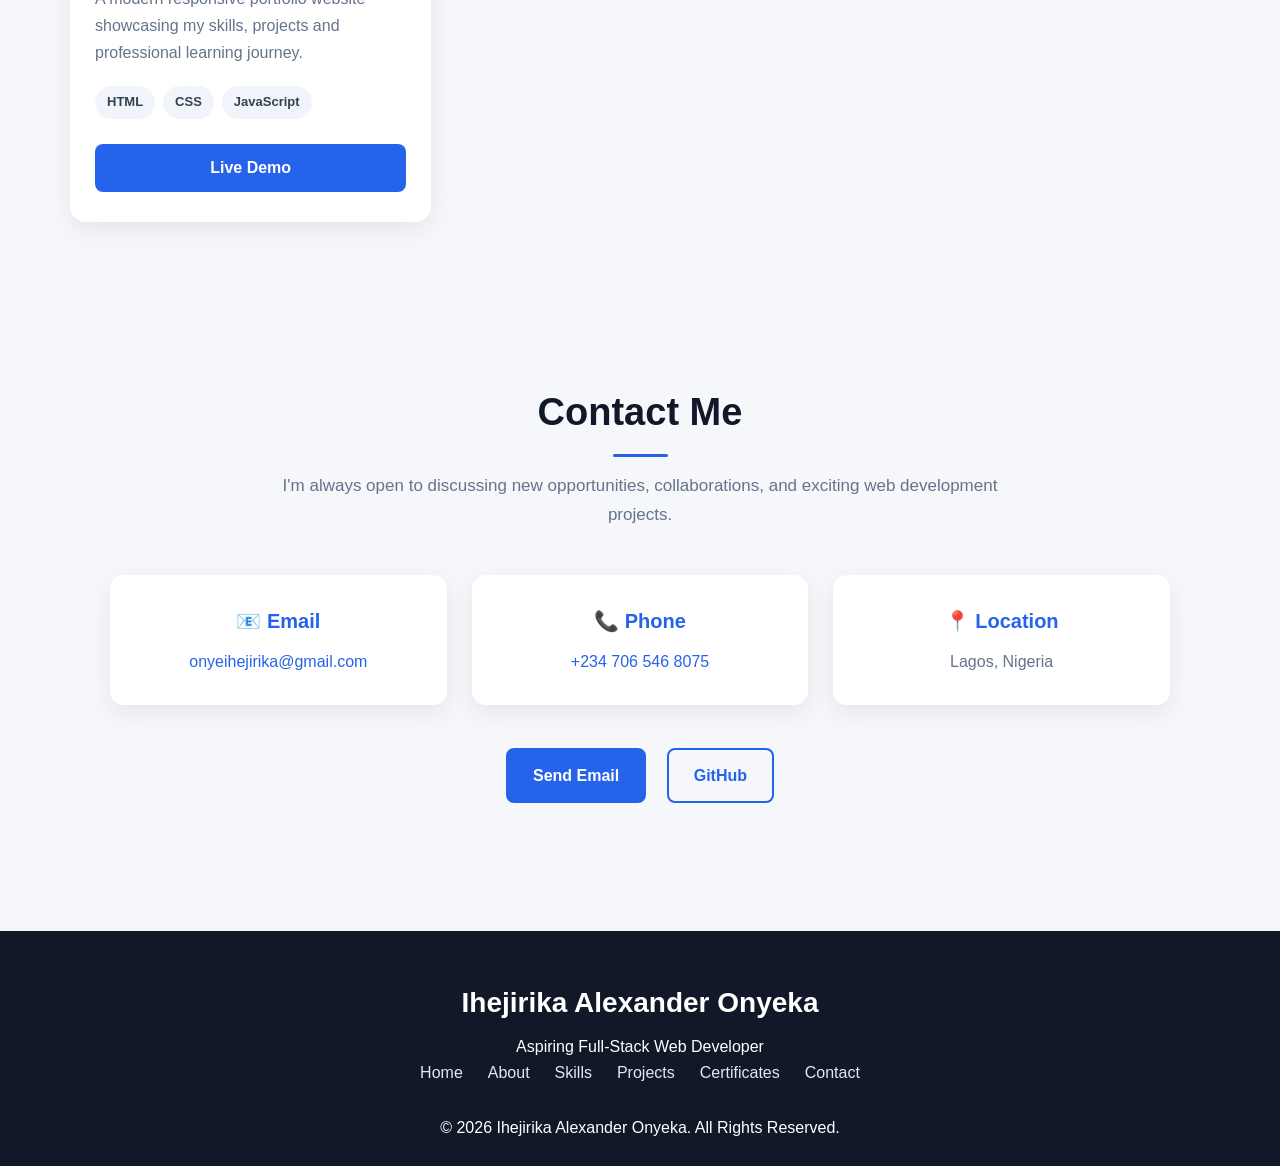
==== commit 390b30cc: "Fix HTML encoding issues in index.html" ====
--- a/index.html
+++ b/index.html
@@ -91,7 +91,7 @@
       </div>
 
       <div class="hero-image">
-        <img src="images/profile.jpeg" alt="Ihejirika Alexander Onyeka" />
+        <img src="profile.jpeg" alt="Ihejirika Alexander Onyeka" />
       </div>
     </section>
     <!-- ================= STATS ================= -->
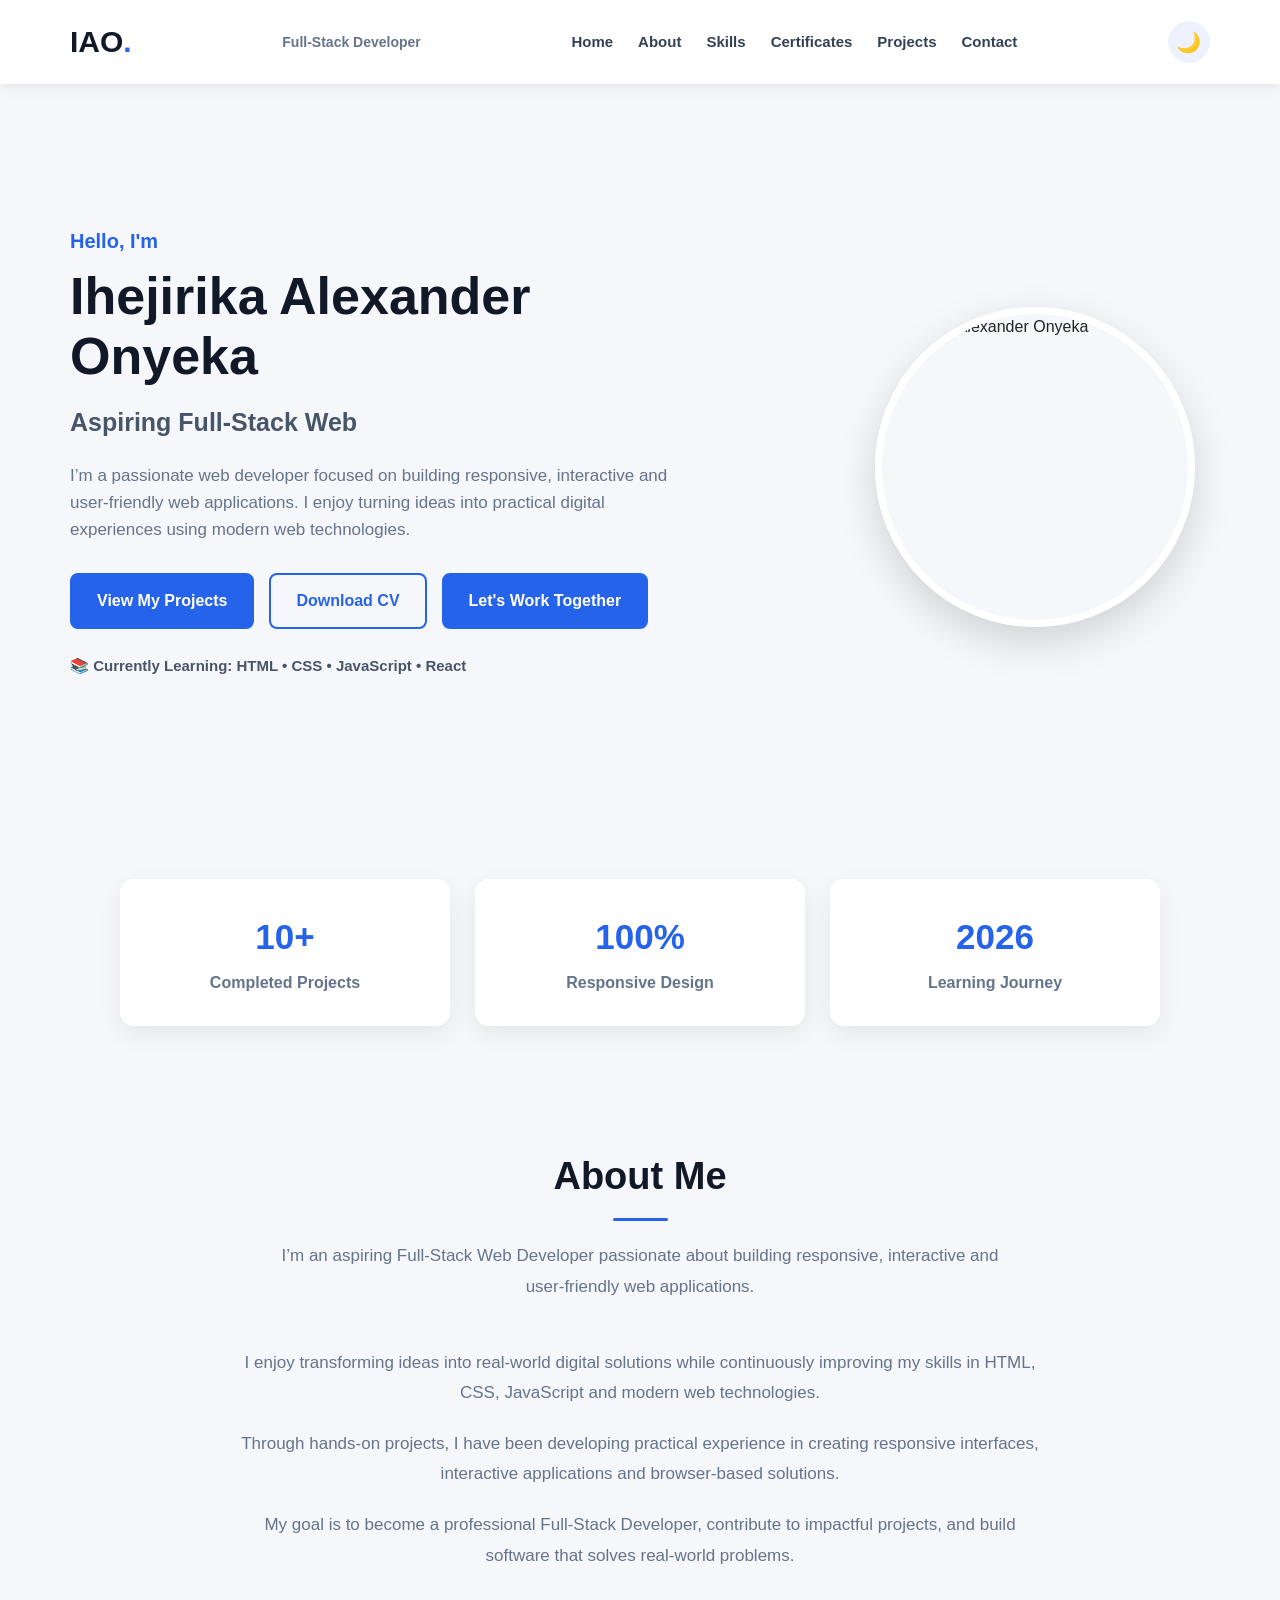
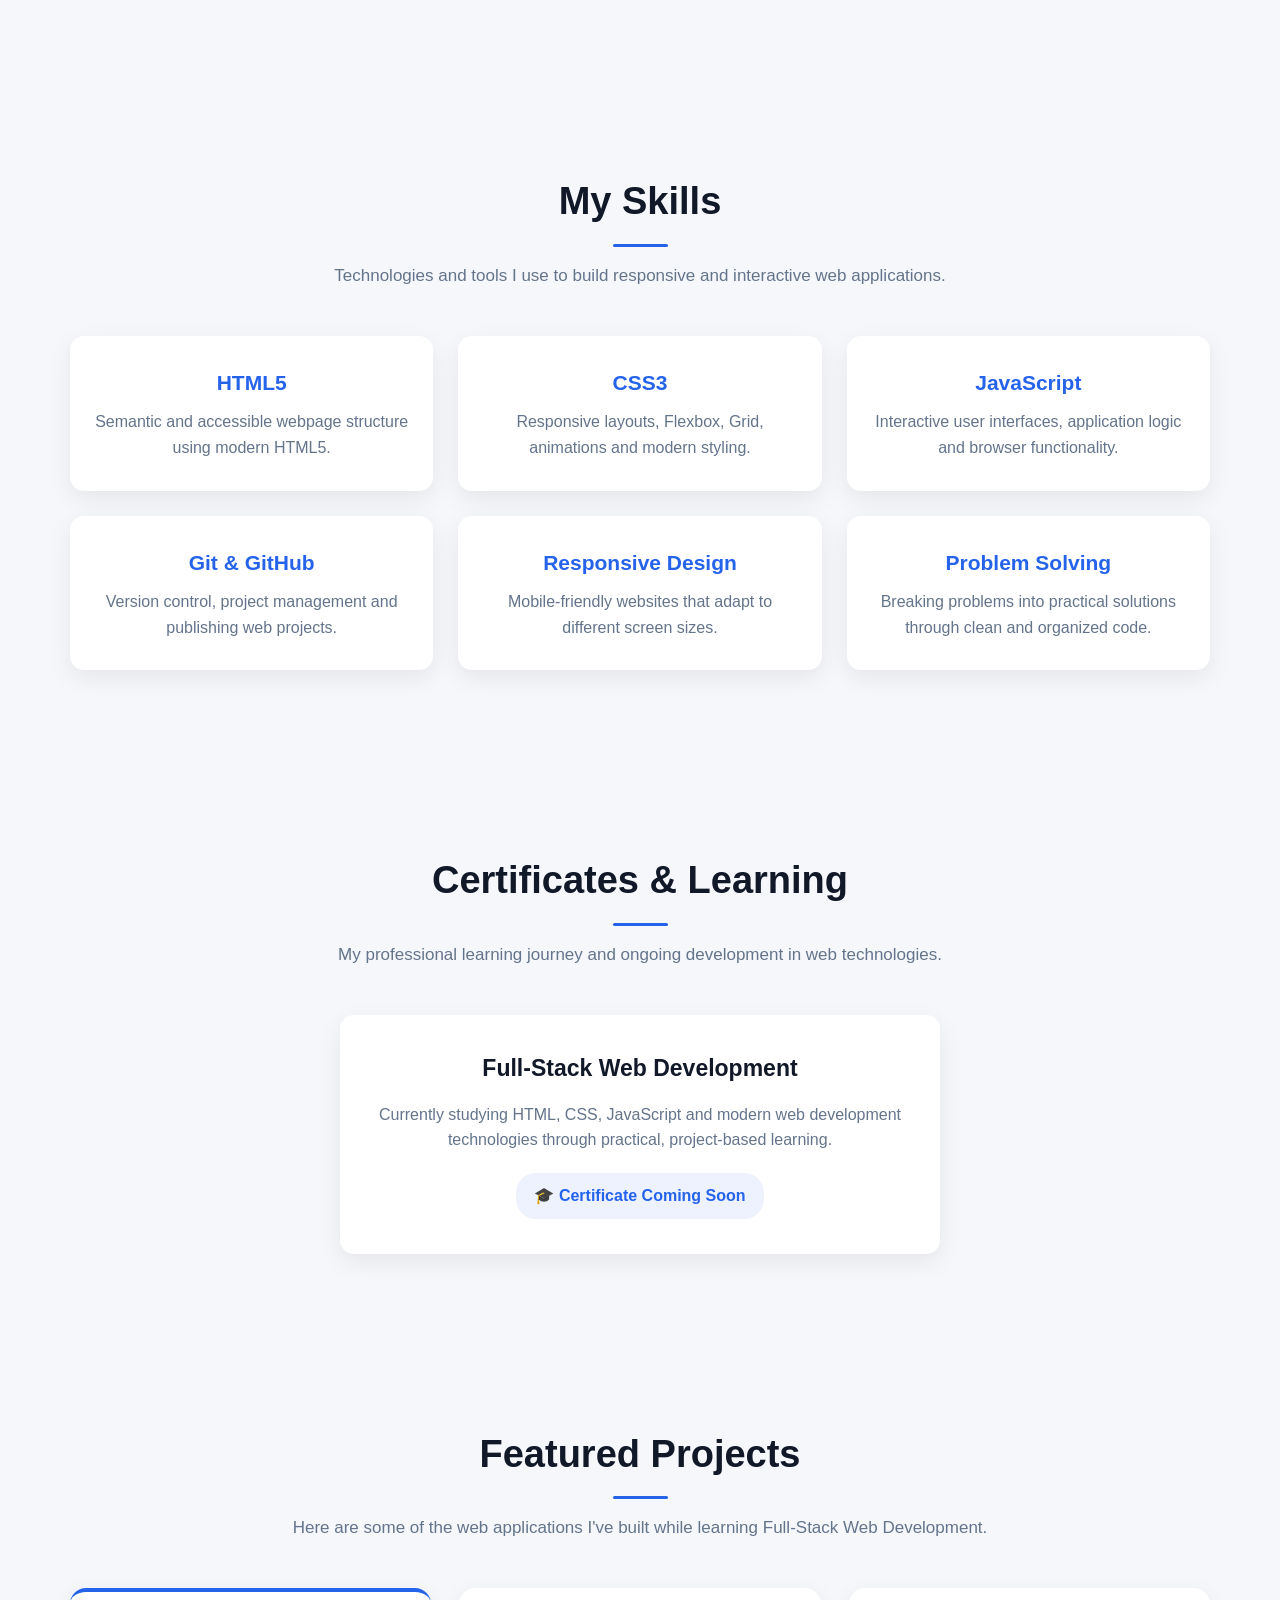
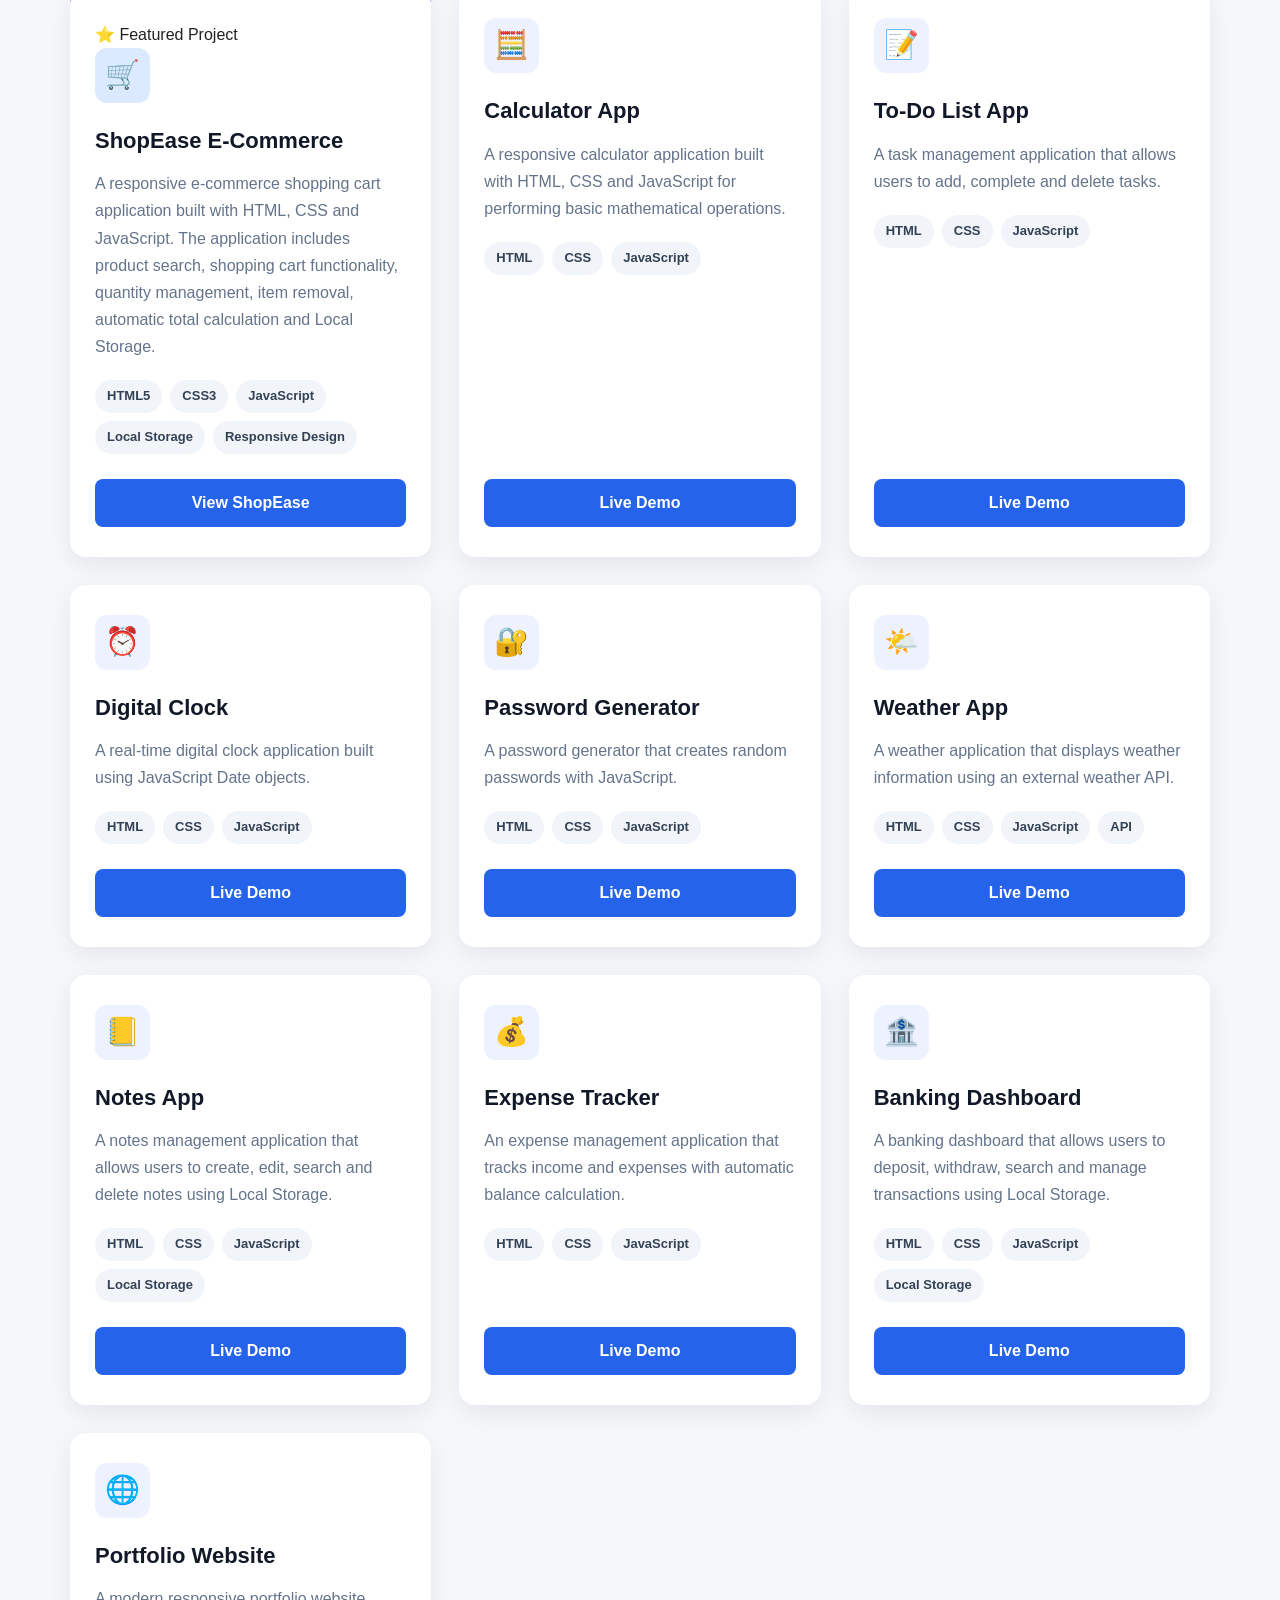
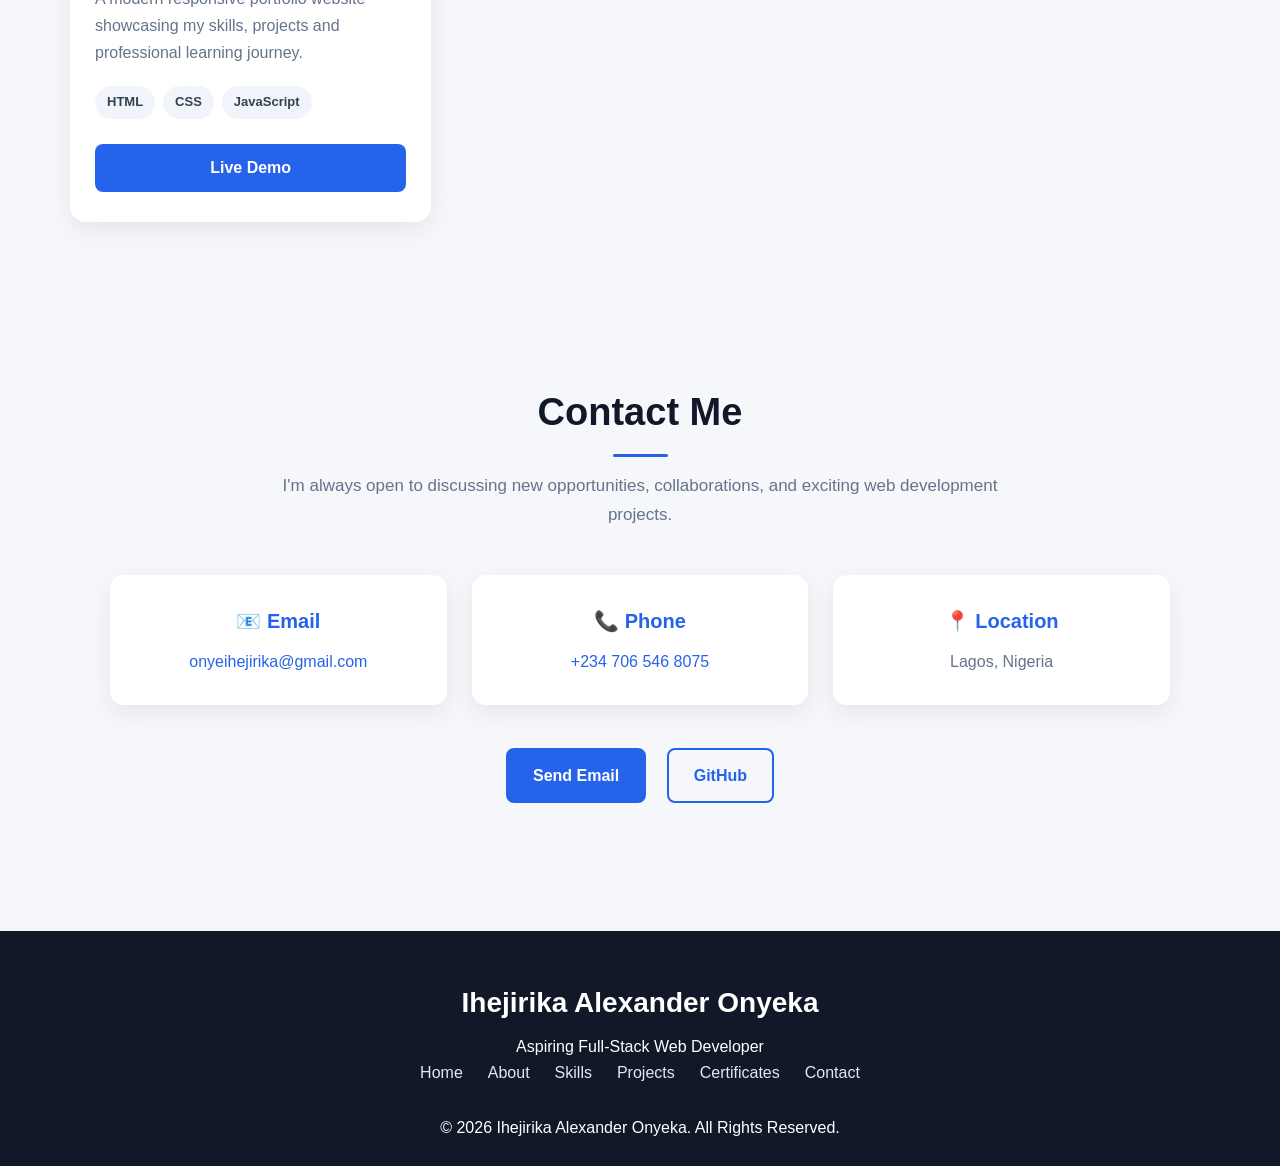
==== commit f792958d: "Refactor index.html structure and formatting The HTML file was updated to include a new structure, m" ====
--- a/index.html
+++ b/index.html
@@ -91,8 +91,8 @@
       </div>
 
       <div class="hero-image">
-        <img src="profile.jpeg" alt="Ihejirika Alexander Onyeka" />
-      </div>
+  <img src="images/profile.jpeg" alt="Ihejirika Alexander Onyeka" />
+</div>
     </section>
     <!-- ================= STATS ================= -->
 
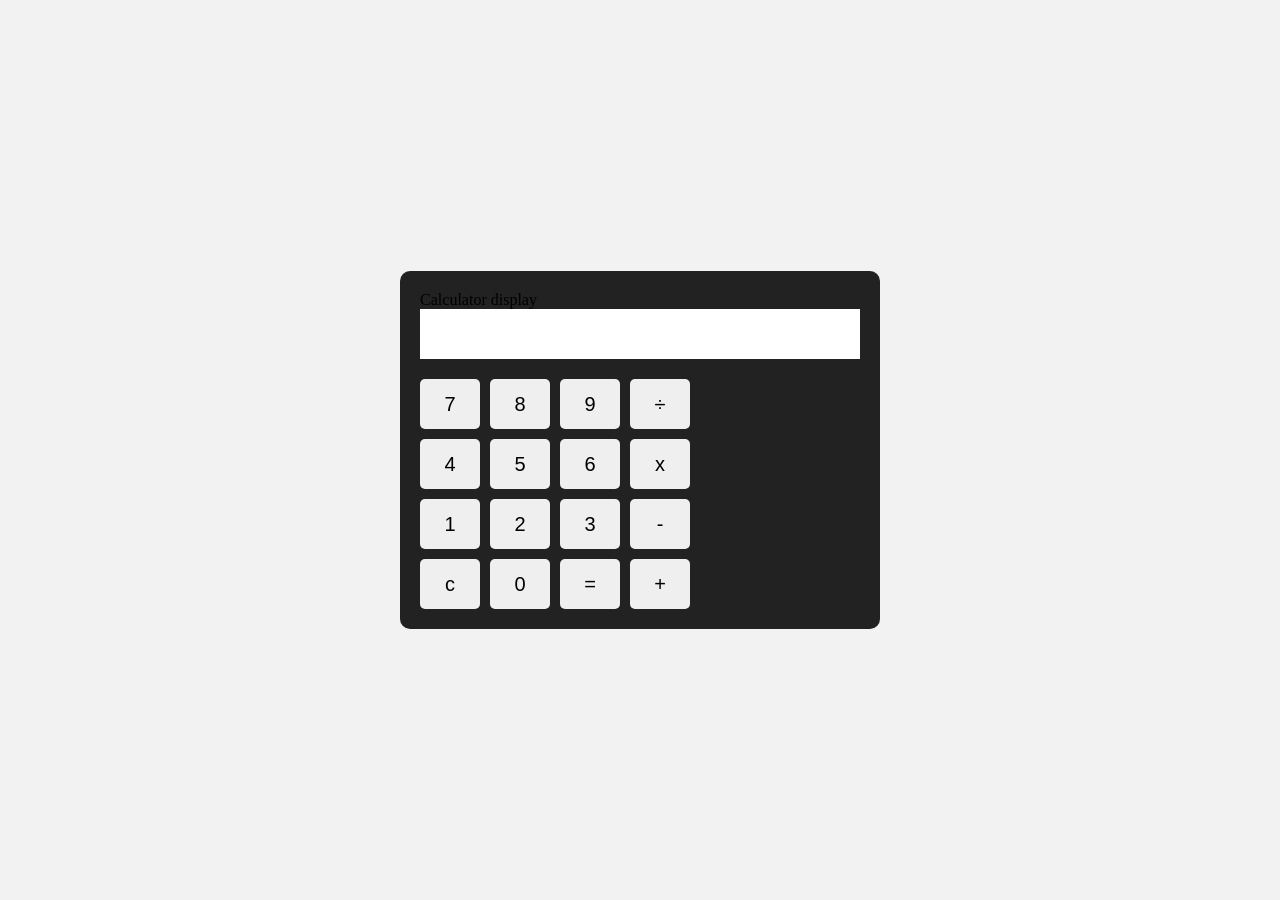
==== commit d59cb0bf: "Add files via upload" ====
--- a/index.html
+++ b/index.html
@@ -2,635 +2,38 @@
 <html lang="en">
   <head>
     <meta charset="UTF-8" />
-
     <meta name="viewport" content="width=device-width, initial-scale=1.0" />
-
-    <meta
-      name="description"
-      content="Ihejirika Alexander Onyeka - Full-Stack Web Developer Portfolio"
-    />
-
-    <meta
-      name="keywords"
-      content="HTML, CSS, JavaScript, Portfolio, Full Stack Developer"
-    />
-
-    <meta name="author" content="Ihejirika Alexander Onyeka" />
-
-    <title>Ihejirika Alexander Onyeka | Portfolio</title>
+    <title>Calculator</title>
 
     <link rel="stylesheet" href="style.css" />
   </head>
+  <body>
+    <div class="calculator">
+      <label for="display">Calculator display</label>
+      <input type="text" id="display" class="display" readonly />
 
-  <body>
-    <!-- ================= HEADER ================= -->
+      <div class="buttons">
+        <button id="seven">7</button>
+        <button id="eight">8</button>
+        <button id="nine">9</button>
+        <button id="divide">÷</button>
 
-    <header>
-      <nav class="navbar">
-        <h2 class="logo">IAO<span>.</span></h2>
+        <button id="four">4</button>
+        <button id="five">5</button>
+        <button id="six">6</button>
+        <button id="multiply">x</button>
 
-        <p class="tagline">Full-Stack Developer</p>
+        <button id="one">1</button>
+        <button id="two">2</button>
+        <button id="three">3</button>
+        <button id="subtract">-</button>
 
-        <ul class="nav-links">
-          <li>
-            <a href="#home">Home</a>
-          </li>
-
-          <li>
-            <a href="#about">About</a>
-          </li>
-
-          <li>
-            <a href="#skills">Skills</a>
-          </li>
-
-          <li>
-            <a href="#certificates">Certificates</a>
-          </li>
-
-          <li>
-            <a href="#projects">Projects</a>
-          </li>
-
-          <li>
-            <a href="#contact">Contact</a>
-          </li>
-        </ul>
-
-        <button id="themeToggle">🌙</button>
-      </nav>
-    </header>
-
-    <!-- ================= HERO ================= -->
-
-    <section id="home" class="hero">
-      <div class="hero-text">
-        <h3>Hello, I'm</h3>
-
-        <h1>Ihejirika Alexander Onyeka</h1>
-
-        <h2 id="typing">Aspiring Full-Stack Web Developer</h2>
-
-        <p>
-          I’m a passionate web developer focused on building responsive,
-          interactive and user-friendly web applications. I enjoy turning ideas
-          into practical digital experiences using modern web technologies.
-        </p>
-
-        <div class="hero-buttons">
-          <a href="#projects" class="btn">View My Projects</a>
-
-          <a href="cv.pdf" class="btn btn-outline">Download CV</a>
-
-          <a href="#contact" class="btn">Let's Work Together</a>
-        </div>
-
-        <p class="learning">
-          📚 Currently Learning: HTML • CSS • JavaScript • React
-        </p>
+        <button id="clear">c</button>
+        <button id="zero">0</button>
+        <button id="equals">=</button>
+        <button id="add">+</button>
       </div>
-
-      <div class="hero-image">
-  <img src="images/profile.jpeg" alt="Ihejirika Alexander Onyeka" />
-</div>
-    </section>
-    <!-- ================= STATS ================= -->
-
-    <section class="stats">
-      <div class="stat">
-        <h2>10+</h2>
-
-        <p>Completed Projects</p>
-      </div>
-
-      <div class="stat">
-        <h2>100%</h2>
-
-        <p>Responsive Design</p>
-      </div>
-
-      <div class="stat">
-        <h2>2026</h2>
-
-        <p>Learning Journey</p>
-      </div>
-    </section>
-
-    <!-- ================= ABOUT ================= -->
-
-    <section id="about" class="about">
-      <div class="section-title">
-        <h2>About Me</h2>
-
-        <p>
-          I’m an aspiring Full-Stack Web Developer passionate about building
-          responsive, interactive and user-friendly web applications.
-        </p>
-      </div>
-
-      <div class="about-content">
-        <p>
-          I enjoy transforming ideas into real-world digital solutions while
-          continuously improving my skills in HTML, CSS, JavaScript and modern
-          web technologies.
-        </p>
-
-        <p>
-          Through hands-on projects, I have been developing practical experience
-          in creating responsive interfaces, interactive applications and
-          browser-based solutions.
-        </p>
-
-        <p>
-          My goal is to become a professional Full-Stack Developer, contribute
-          to impactful projects, and build software that solves real-world
-          problems.
-        </p>
-      </div>
-    </section>
-
-    <!-- ================= SKILLS ================= -->
-
-    <section id="skills" class="skills">
-      <div class="section-title">
-        <h2>My Skills</h2>
-
-        <p>
-          Technologies and tools I use to build responsive and interactive web
-          applications.
-        </p>
-      </div>
-
-      <div class="skills-container">
-        <div class="skill-card">
-          <h3>HTML5</h3>
-          <p>Semantic and accessible webpage structure using modern HTML5.</p>
-        </div>
-
-        <div class="skill-card">
-          <h3>CSS3</h3>
-          <p>
-            Responsive layouts, Flexbox, Grid, animations and modern styling.
-          </p>
-        </div>
-
-        <div class="skill-card">
-          <h3>JavaScript</h3>
-          <p>
-            Interactive user interfaces, application logic and browser
-            functionality.
-          </p>
-        </div>
-
-        <div class="skill-card">
-          <h3>Git & GitHub</h3>
-          <p>
-            Version control, project management and publishing web projects.
-          </p>
-        </div>
-
-        <div class="skill-card">
-          <h3>Responsive Design</h3>
-          <p>Mobile-friendly websites that adapt to different screen sizes.</p>
-        </div>
-
-        <div class="skill-card">
-          <h3>Problem Solving</h3>
-          <p>
-            Breaking problems into practical solutions through clean and
-            organized code.
-          </p>
-        </div>
-      </div>
-    </section>
-
-    <!-- ================= CERTIFICATES ================= -->
-
-    <section id="certificates" class="certificates">
-      <div class="section-title">
-        <h2>Certificates & Learning</h2>
-
-        <p>
-          My professional learning journey and ongoing development in web
-          technologies.
-        </p>
-      </div>
-
-      <div class="certificate-card">
-        <h3>Full-Stack Web Development</h3>
-
-        <p>
-          Currently studying HTML, CSS, JavaScript and modern web development
-          technologies through practical, project-based learning.
-        </p>
-
-        <span class="coming-soon"> 🎓 Certificate Coming Soon </span>
-      </div>
-    </section>
-    <!-- ================= PROJECTS ================= -->
-
-    <section id="projects" class="projects">
-      <div class="section-title">
-        <h2>Featured Projects</h2>
-
-        <p>
-          Here are some of the web applications I've built while learning
-          Full-Stack Web Development.
-        </p>
-      </div>
-
-      <div class="projects-container">
-        <!-- ================= SHOP EASE ================= -->
-
-        <div class="project-card featured-project">
-          <div class="featured-label">⭐ Featured Project</div>
-
-          <div class="project-icon">🛒</div>
-
-          <h3>ShopEase E-Commerce</h3>
-
-          <p>
-            A responsive e-commerce shopping cart application built with HTML,
-            CSS and JavaScript. The application includes product search,
-            shopping cart functionality, quantity management, item removal,
-            automatic total calculation and Local Storage.
-          </p>
-
-          <div class="tech-stack">
-            <span>HTML5</span>
-            <span>CSS3</span>
-            <span>JavaScript</span>
-            <span>Local Storage</span>
-            <span>Responsive Design</span>
-          </div>
-
-          <a
-            href="e-commerce-shopping-cart-project/index.html"
-            class="project-btn"
-            target="_blank"
-          >
-            View ShopEase
-          </a>
-        </div>
-        <!-- ================= CALCULATOR ================= -->
-
-        <div class="project-card">
-          <div class="project-icon">🧮</div>
-
-          <h3>Calculator App</h3>
-
-          <p>
-            A responsive calculator application built with HTML, CSS and
-            JavaScript for performing basic mathematical operations.
-          </p>
-
-          <div class="tech-stack">
-            <span>HTML</span>
-
-            <span>CSS</span>
-
-            <span>JavaScript</span>
-          </div>
-
-          <a
-            href="../calculator-project/index.html"
-            class="project-btn"
-            target="_blank"
-            rel="noopener noreferrer"
-          >
-            Live Demo
-          </a>
-        </div>
-
-        <!-- ================= TO-DO LIST ================= -->
-
-        <div class="project-card">
-          <div class="project-icon">📝</div>
-
-          <h3>To-Do List App</h3>
-
-          <p>
-            A task management application that allows users to add, complete and
-            delete tasks.
-          </p>
-
-          <div class="tech-stack">
-            <span>HTML</span>
-
-            <span>CSS</span>
-
-            <span>JavaScript</span>
-          </div>
-
-          <a
-            href="../to-do-list-project/index.html"
-            class="project-btn"
-            target="_blank"
-            rel="noopener noreferrer"
-          >
-            Live Demo
-          </a>
-        </div>
-
-        <!-- ================= DIGITAL CLOCK ================= -->
-
-        <div class="project-card">
-          <div class="project-icon">⏰</div>
-
-          <h3>Digital Clock</h3>
-
-          <p>
-            A real-time digital clock application built using JavaScript Date
-            objects.
-          </p>
-
-          <div class="tech-stack">
-            <span>HTML</span>
-
-            <span>CSS</span>
-
-            <span>JavaScript</span>
-          </div>
-
-          <a
-            href="../digital-clock-project/index.html"
-            class="project-btn"
-            target="_blank"
-            rel="noopener noreferrer"
-          >
-            Live Demo
-          </a>
-        </div>
-
-        <!-- ================= PASSWORD GENERATOR ================= -->
-
-        <div class="project-card">
-          <div class="project-icon">🔐</div>
-
-          <h3>Password Generator</h3>
-
-          <p>
-            A password generator that creates random passwords with JavaScript.
-          </p>
-
-          <div class="tech-stack">
-            <span>HTML</span>
-
-            <span>CSS</span>
-
-            <span>JavaScript</span>
-          </div>
-
-          <a
-            href="../password-generator-project/index.html"
-            class="project-btn"
-            target="_blank"
-            rel="noopener noreferrer"
-          >
-            Live Demo
-          </a>
-        </div>
-
-        <!-- ================= WEATHER APP ================= -->
-
-        <div class="project-card">
-          <div class="project-icon">🌤️</div>
-
-          <h3>Weather App</h3>
-
-          <p>
-            A weather application that displays weather information using an
-            external weather API.
-          </p>
-
-          <div class="tech-stack">
-            <span>HTML</span>
-
-            <span>CSS</span>
-
-            <span>JavaScript</span>
-
-            <span>API</span>
-          </div>
-
-          <a
-            href="../weather-app-project/index.html"
-            class="project-btn"
-            target="_blank"
-            rel="noopener noreferrer"
-          >
-            Live Demo
-          </a>
-        </div>
-
-        <!-- ================= NOTES APP ================= -->
-
-        <div class="project-card">
-          <div class="project-icon">📒</div>
-
-          <h3>Notes App</h3>
-
-          <p>
-            A notes management application that allows users to create, edit,
-            search and delete notes using Local Storage.
-          </p>
-
-          <div class="tech-stack">
-            <span>HTML</span>
-
-            <span>CSS</span>
-
-            <span>JavaScript</span>
-
-            <span>Local Storage</span>
-          </div>
-
-          <a
-            href="../notes-app-project/index.html"
-            class="project-btn"
-            target="_blank"
-            rel="noopener noreferrer"
-          >
-            Live Demo
-          </a>
-        </div>
-
-        <!-- ================= EXPENSE TRACKER ================= -->
-
-        <div class="project-card">
-          <div class="project-icon">💰</div>
-
-          <h3>Expense Tracker</h3>
-
-          <p>
-            An expense management application that tracks income and expenses
-            with automatic balance calculation.
-          </p>
-
-          <div class="tech-stack">
-            <span>HTML</span>
-
-            <span>CSS</span>
-
-            <span>JavaScript</span>
-          </div>
-
-          <a
-            href="../expense-tracker-project/index.html"
-            class="project-btn"
-            target="_blank"
-            rel="noopener noreferrer"
-          >
-            Live Demo
-          </a>
-        </div>
-
-        <!-- ================= BANKING DASHBOARD ================= -->
-
-        <div class="project-card">
-          <div class="project-icon">🏦</div>
-
-          <h3>Banking Dashboard</h3>
-
-          <p>
-            A banking dashboard that allows users to deposit, withdraw, search
-            and manage transactions using Local Storage.
-          </p>
-
-          <div class="tech-stack">
-            <span>HTML</span>
-
-            <span>CSS</span>
-
-            <span>JavaScript</span>
-
-            <span>Local Storage</span>
-          </div>
-
-          <a
-            href="../banking-dashboard-project/index.html"
-            class="project-btn"
-            target="_blank"
-            rel="noopener noreferrer"
-          >
-            Live Demo
-          </a>
-        </div>
-
-        <!-- ================= PORTFOLIO ================= -->
-
-        <div class="project-card">
-          <div class="project-icon">🌐</div>
-
-          <h3>Portfolio Website</h3>
-
-          <p>
-            A modern responsive portfolio website showcasing my skills, projects
-            and professional learning journey.
-          </p>
-
-          <div class="tech-stack">
-            <span>HTML</span>
-
-            <span>CSS</span>
-
-            <span>JavaScript</span>
-          </div>
-
-          <a
-            href="index.html"
-            class="project-btn"
-            target="_blank"
-            rel="noopener noreferrer"
-          >
-            Live Demo
-          </a>
-        </div>
-      </div>
-    </section>
-    <!-- ================= CONTACT ================= -->
-
-    <section id="contact" class="contact">
-      <div class="section-title">
-        <h2>Contact Me</h2>
-
-        <p>
-          I'm always open to discussing new opportunities, collaborations, and
-          exciting web development projects.
-        </p>
-      </div>
-
-      <div class="contact-container">
-        <div class="contact-card">
-          <h3>📧 Email</h3>
-
-          <p>
-            <a href="mailto:onyeihejirika@gmail.com">
-              onyeihejirika@gmail.com
-            </a>
-          </p>
-        </div>
-
-        <div class="contact-card">
-          <h3>📞 Phone</h3>
-
-          <p>
-            <a href="tel:+2347065468075"> +234 706 546 8075 </a>
-          </p>
-        </div>
-
-        <div class="contact-card">
-          <h3>📍 Location</h3>
-
-          <p>Lagos, Nigeria</p>
-        </div>
-      </div>
-
-      <div class="contact-buttons">
-        <a href="mailto:onyeihejirika@gmail.com" class="btn"> Send Email </a>
-
-        <a
-          href="https://github.com/ihejirika-web"
-          class="btn btn-outline"
-          target="_blank"
-          rel="noopener noreferrer"
-        >
-          GitHub
-        </a>
-      </div>
-    </section>
-
-    <!-- ================= FOOTER ================= -->
-
-    <footer class="footer">
-      <div class="footer-container">
-        <div class="footer-about">
-          <h2>Ihejirika Alexander Onyeka</h2>
-
-          <p>Aspiring Full-Stack Web Developer</p>
-        </div>
-
-        <div class="footer-links">
-          <a href="#home">Home</a>
-
-          <a href="#about">About</a>
-
-          <a href="#skills">Skills</a>
-
-          <a href="#projects">Projects</a>
-
-          <a href="#certificates">Certificates</a>
-
-          <a href="#contact">Contact</a>
-        </div>
-      </div>
-
-      <div class="footer-bottom">
-        <p>© 2026 Ihejirika Alexander Onyeka. All Rights Reserved.</p>
-      </div>
-    </footer>
-
-    <!-- ================= JAVASCRIPT ================= -->
+    </div>
 
     <script src="script.js"></script>
   </body>
--- a/style.css
+++ b/style.css
@@ -1,1203 +1,40 @@
-/* ============================= */
-/* GLOBAL RESET */
-/* ============================= */
-
-* {
+body {
   margin: 0;
-  padding: 0;
-  box-sizing: border-box;
+  display: flex;
+  justify-content: center;
+  align-items: center;
+  height: 100vh;
+  background-color: #f2f2f2;
 }
 
-html {
-  scroll-behavior: smooth;
+.calculator {
+  background-color: #222;
+  padding: 20px;
+  border-radius: 10px;
 }
 
-body {
-  font-family: Arial, Helvetica, sans-serif;
-  line-height: 1.6;
-  background: #f5f7fb;
-  color: #222;
-  transition:
-    background 0.3s ease,
-    color 0.3s ease;
+.buttons {
+  display: grid;
+  grid-template-columns: repeat(4, 60px);
+  gap: 10px;
 }
 
-a {
-  text-decoration: none;
-  color: inherit;
+.display {
+  width: 100%;
+  height: 50px;
+  font-size: 24px;
+  text-align: right;
+  margin-bottom: 20px;
+  box-sizing: border-box;
+  padding: 10px;
+  border: none;
 }
 
-ul {
-  list-style: none;
+button {
+  width: 100%;
+  height: 50px;
+  font-size: 20px;
+  cursor: pointer;
+  border: none;
+  border-radius: 5px;
 }
-
-img {
-  max-width: 100%;
-  display: block;
-}
-
-button,
-a {
-  transition: all 0.3s ease;
-}
-
-/* ============================= */
-/* NAVBAR */
-/* ============================= */
-
-header {
-  position: sticky;
-  top: 0;
-  z-index: 1000;
-  background: rgba(255, 255, 255, 0.95);
-  backdrop-filter: blur(10px);
-  box-shadow: 0 2px 15px rgba(0, 0, 0, 0.08);
-}
-
-.navbar {
-  max-width: 1200px;
-  margin: auto;
-  padding: 18px 30px;
-  display: flex;
-  align-items: center;
-  justify-content: space-between;
-  gap: 25px;
-}
-
-.logo {
-  font-size: 30px;
-  font-weight: 800;
-  color: #111827;
-}
-
-.logo span {
-  color: #2563eb;
-}
-
-.tagline {
-  font-size: 14px;
-  color: #64748b;
-  font-weight: 600;
-}
-
-.nav-links {
-  display: flex;
-  align-items: center;
-  gap: 25px;
-}
-
-.nav-links a {
-  color: #334155;
-  font-size: 15px;
-  font-weight: 600;
-  position: relative;
-}
-
-.nav-links a::after {
-  content: "";
-  position: absolute;
-  left: 0;
-  bottom: -6px;
-  width: 0;
-  height: 2px;
-  background: #2563eb;
-  transition: width 0.3s ease;
-}
-
-.nav-links a:hover {
-  color: #2563eb;
-}
-
-.nav-links a:hover::after {
-  width: 100%;
-}
-
-/* ============================= */
-/* THEME BUTTON */
-/* ============================= */
-
-#themeToggle {
-  border: none;
-  background: #eef2ff;
-  width: 42px;
-  height: 42px;
-  border-radius: 50%;
-  cursor: pointer;
-  font-size: 18px;
-}
-
-#themeToggle:hover {
-  transform: rotate(15deg) scale(1.08);
-}
-
-/* ============================= */
-/* GENERAL SECTION */
-/* ============================= */
-
-section {
-  padding: 90px 30px;
-}
-
-.section-title {
-  max-width: 750px;
-  margin: 0 auto 50px;
-  text-align: center;
-}
-
-.section-title h2 {
-  font-size: 38px;
-  margin-bottom: 15px;
-  color: #111827;
-}
-
-.section-title p {
-  color: #64748b;
-  font-size: 17px;
-}
-
-/* ============================= */
-/* BUTTONS */
-/* ============================= */
-
-.btn {
-  display: inline-block;
-  padding: 13px 25px;
-  border-radius: 8px;
-  background: #2563eb;
-  color: white;
-  font-weight: 700;
-  border: 2px solid #2563eb;
-  cursor: pointer;
-}
-
-.btn:hover {
-  background: #1d4ed8;
-  border-color: #1d4ed8;
-  transform: translateY(-3px);
-}
-
-.btn-outline {
-  background: transparent;
-  color: #2563eb;
-}
-
-.btn-outline:hover {
-  color: white;
-  background: #2563eb;
-}
-/* ============================= */
-/* HERO SECTION */
-/* ============================= */
-
-.hero {
-  min-height: 85vh;
-  max-width: 1200px;
-  margin: auto;
-  padding: 80px 30px;
-  display: flex;
-  align-items: center;
-  justify-content: space-between;
-  gap: 60px;
-}
-
-.hero-text {
-  flex: 1;
-  max-width: 650px;
-}
-
-.hero-text h3 {
-  font-size: 20px;
-  color: #2563eb;
-  margin-bottom: 10px;
-}
-
-.hero-text h1 {
-  font-size: 52px;
-  line-height: 1.15;
-  color: #111827;
-  margin-bottom: 15px;
-}
-
-.hero-text h2 {
-  font-size: 25px;
-  color: #475569;
-  margin-bottom: 20px;
-}
-
-.hero-text > p {
-  font-size: 17px;
-  color: #64748b;
-  margin-bottom: 30px;
-  max-width: 620px;
-}
-
-.hero-buttons {
-  display: flex;
-  flex-wrap: wrap;
-  gap: 15px;
-  margin-bottom: 25px;
-}
-
-.learning {
-  font-size: 15px !important;
-  color: #475569 !important;
-  font-weight: 600;
-}
-
-.hero-image {
-  flex: 0 0 350px;
-  display: flex;
-  justify-content: center;
-}
-
-.hero-image img {
-  width: 320px;
-  height: 320px;
-  object-fit: cover;
-  border-radius: 50%;
-  border: 7px solid white;
-  box-shadow: 0 15px 40px rgba(0, 0, 0, 0.15);
-  transition:
-    transform 0.4s ease,
-    box-shadow 0.4s ease;
-}
-
-.hero-image img:hover {
-  transform: scale(1.05);
-  box-shadow: 0 20px 50px rgba(37, 99, 235, 0.25);
-}
-
-/* ============================= */
-/* HERO ANIMATION */
-/* ============================= */
-
-.hero-text {
-  animation: heroText 0.9s ease forwards;
-}
-
-.hero-image {
-  animation: heroImage 1s ease forwards;
-}
-
-@keyframes heroText {
-  from {
-    opacity: 0;
-    transform: translateX(-40px);
-  }
-
-  to {
-    opacity: 1;
-    transform: translateX(0);
-  }
-}
-
-@keyframes heroImage {
-  from {
-    opacity: 0;
-    transform: translateX(40px);
-  }
-
-  to {
-    opacity: 1;
-    transform: translateX(0);
-  }
-}
-
-/* ============================= */
-/* STATS SECTION */
-/* ============================= */
-
-.stats {
-  max-width: 1100px;
-  margin: 0 auto;
-  padding: 30px;
-  display: grid;
-  grid-template-columns: repeat(3, 1fr);
-  gap: 25px;
-}
-
-.stat {
-  background: white;
-  padding: 30px;
-  text-align: center;
-  border-radius: 14px;
-  box-shadow: 0 8px 25px rgba(0, 0, 0, 0.07);
-  transition:
-    transform 0.3s ease,
-    box-shadow 0.3s ease;
-}
-
-.stat:hover {
-  transform: translateY(-7px);
-  box-shadow: 0 15px 35px rgba(0, 0, 0, 0.12);
-}
-
-.stat h2 {
-  font-size: 35px;
-  color: #2563eb;
-  margin-bottom: 5px;
-}
-
-.stat p {
-  color: #64748b;
-  font-weight: 600;
-}
-/* ============================= */
-/* ABOUT SECTION */
-/* ============================= */
-
-#about {
-  max-width: 1000px;
-  margin: 0 auto;
-  text-align: center;
-}
-
-#about h2 {
-  font-size: 38px;
-  color: #111827;
-  margin-bottom: 20px;
-}
-
-#about p {
-  max-width: 800px;
-  margin: 0 auto 20px;
-  color: #64748b;
-  font-size: 17px;
-  line-height: 1.8;
-}
-
-/* ============================= */
-/* SKILLS SECTION */
-/* ============================= */
-
-#skills {
-  max-width: 1200px;
-  margin: auto;
-  text-align: center;
-}
-
-#skills h2 {
-  font-size: 38px;
-  color: #111827;
-  margin-bottom: 15px;
-}
-
-#skills > p {
-  color: #64748b;
-  margin-bottom: 40px;
-}
-
-.skills-container {
-  display: grid;
-  grid-template-columns: repeat(3, 1fr);
-  gap: 25px;
-}
-
-.skill-card {
-  background: white;
-  padding: 30px 25px;
-  border-radius: 14px;
-  box-shadow: 0 8px 25px rgba(0, 0, 0, 0.07);
-  transition:
-    transform 0.3s ease,
-    box-shadow 0.3s ease;
-}
-
-.skill-card:hover {
-  transform: translateY(-8px);
-  box-shadow: 0 15px 35px rgba(0, 0, 0, 0.12);
-}
-
-.skill-card h3 {
-  color: #2563eb;
-  font-size: 21px;
-  margin-bottom: 10px;
-}
-
-.skill-card p {
-  color: #64748b;
-  line-height: 1.6;
-}
-
-/* ============================= */
-/* CERTIFICATES SECTION */
-/* ============================= */
-
-#certificates {
-  max-width: 1100px;
-  margin: auto;
-  text-align: center;
-}
-
-#certificates h2 {
-  font-size: 38px;
-  color: #111827;
-  margin-bottom: 15px;
-}
-
-#certificates > p {
-  color: #64748b;
-  margin-bottom: 40px;
-}
-
-.certificate-card {
-  max-width: 600px;
-  margin: auto;
-  background: white;
-  padding: 35px;
-  border-radius: 14px;
-  box-shadow: 0 8px 25px rgba(0, 0, 0, 0.07);
-}
-
-.certificate-card h3 {
-  font-size: 23px;
-  color: #111827;
-  margin-bottom: 15px;
-}
-
-.certificate-card p {
-  color: #64748b;
-  margin-bottom: 20px;
-}
-
-.coming-soon {
-  display: inline-block;
-  padding: 10px 18px;
-  border-radius: 20px;
-  background: #eef2ff;
-  color: #2563eb;
-  font-weight: 700;
-}
-
-/* ============================= */
-/* SECTION HEADINGS */
-/* ============================= */
-
-#about h2,
-#skills h2,
-#certificates h2,
-#projects h2,
-#contact h2 {
-  position: relative;
-}
-
-#about h2::after,
-#skills h2::after,
-#certificates h2::after,
-#projects h2::after,
-#contact h2::after {
-  content: "";
-  display: block;
-  width: 55px;
-  height: 3px;
-  background: #2563eb;
-  margin: 12px auto 0;
-  border-radius: 10px;
-}
-/* ============================= */
-/* PROJECTS SECTION */
-/* ============================= */
-
-#projects {
-  max-width: 1200px;
-  margin: 0 auto;
-  text-align: center;
-}
-
-.section-title {
-  max-width: 750px;
-  margin: 0 auto 45px;
-}
-
-.section-title h2 {
-  font-size: 38px;
-  color: #111827;
-  margin-bottom: 15px;
-}
-
-.section-title p {
-  color: #64748b;
-  font-size: 17px;
-  line-height: 1.7;
-}
-
-/* ============================= */
-/* PROJECTS GRID */
-/* ============================= */
-
-.projects-container {
-  display: grid;
-  grid-template-columns: repeat(3, 1fr);
-  gap: 28px;
-}
-
-/* ============================= */
-/* PROJECT CARD */
-/* ============================= */
-
-.project-card {
-  background: white;
-  padding: 30px 25px;
-  border-radius: 16px;
-  text-align: left;
-  box-shadow: 0 8px 25px rgba(0, 0, 0, 0.07);
-  transition:
-    transform 0.3s ease,
-    box-shadow 0.3s ease;
-  display: flex;
-  flex-direction: column;
-}
-
-.project-card:hover {
-  transform: translateY(-8px);
-  box-shadow: 0 18px 40px rgba(0, 0, 0, 0.12);
-}
-
-/* ============================= */
-/* PROJECT ICON */
-/* ============================= */
-
-.project-icon {
-  width: 55px;
-  height: 55px;
-  display: flex;
-  align-items: center;
-  justify-content: center;
-  background: #eef2ff;
-  border-radius: 12px;
-  font-size: 28px;
-  margin-bottom: 20px;
-}
-
-/* ============================= */
-/* PROJECT TEXT */
-/* ============================= */
-
-.project-card h3 {
-  font-size: 22px;
-  color: #111827;
-  margin-bottom: 12px;
-}
-
-.project-card > p {
-  color: #64748b;
-  line-height: 1.7;
-  margin-bottom: 20px;
-}
-
-/* ============================= */
-/* TECHNOLOGY TAGS */
-/* ============================= */
-
-.tech-stack {
-  display: flex;
-  flex-wrap: wrap;
-  gap: 8px;
-  margin-bottom: 25px;
-}
-
-.tech-stack span {
-  padding: 6px 12px;
-  background: #f1f5f9;
-  color: #334155;
-  border-radius: 20px;
-  font-size: 13px;
-  font-weight: 600;
-}
-
-/* ============================= */
-/* PROJECT BUTTON */
-/* ============================= */
-
-.project-btn {
-  display: inline-block;
-  margin-top: auto;
-  padding: 11px 18px;
-  background: #2563eb;
-  color: white;
-  text-decoration: none;
-  border-radius: 8px;
-  text-align: center;
-  font-weight: 600;
-  transition:
-    background 0.3s ease,
-    transform 0.3s ease;
-}
-
-.project-btn:hover {
-  background: #1d4ed8;
-  transform: translateY(-2px);
-}
-
-/* ============================= */
-/* SHOPEASE FEATURED PROJECT */
-/* ============================= */
-
-.project-card:first-child {
-  border-top: 4px solid #2563eb;
-}
-
-.project-card:first-child .project-icon {
-  background: #dbeafe;
-}
-
-/* ============================= */
-/* PROJECT SECTION SPACING */
-/* ============================= */
-
-#projects {
-  padding-top: 80px;
-  padding-bottom: 80px;
-}
-/* ============================= */
-/* CONTACT SECTION */
-/* ============================= */
-
-#contact {
-  max-width: 1100px;
-  margin: 0 auto;
-  text-align: center;
-  padding: 80px 20px;
-}
-
-#contact h2 {
-  font-size: 38px;
-  color: #111827;
-  margin-bottom: 15px;
-}
-
-#contact > p {
-  max-width: 700px;
-  margin: 0 auto 35px;
-  color: #64748b;
-  line-height: 1.7;
-}
-
-.contact-container {
-  display: grid;
-  grid-template-columns: repeat(3, 1fr);
-  gap: 25px;
-  margin-bottom: 35px;
-}
-
-.contact-card {
-  background: white;
-  padding: 30px 20px;
-  border-radius: 14px;
-  box-shadow: 0 8px 25px rgba(0, 0, 0, 0.07);
-  transition:
-    transform 0.3s ease,
-    box-shadow 0.3s ease;
-}
-
-.contact-card:hover {
-  transform: translateY(-6px);
-  box-shadow: 0 15px 35px rgba(0, 0, 0, 0.12);
-}
-
-.contact-card h3 {
-  color: #2563eb;
-  margin-bottom: 12px;
-  font-size: 20px;
-}
-
-.contact-card p {
-  color: #64748b;
-}
-
-.contact-card a {
-  color: #2563eb;
-  text-decoration: none;
-}
-
-.contact-card a:hover {
-  text-decoration: underline;
-}
-
-/* ============================= */
-/* CONTACT BUTTONS */
-/* ============================= */
-
-#contact .btn {
-  display: inline-block;
-  margin: 8px;
-}
-
-/* ============================= */
-/* FOOTER */
-/* ============================= */
-
-footer {
-  background: #111827;
-  color: white;
-  text-align: center;
-  padding: 50px 20px 25px;
-  margin-top: 40px;
-}
-
-footer h2 {
-  font-size: 28px;
-  margin-bottom: 8px;
-}
-
-footer > p {
-  color: #cbd5e1;
-  margin-bottom: 25px;
-}
-
-.footer-links {
-  display: flex;
-  justify-content: center;
-  flex-wrap: wrap;
-  gap: 25px;
-  margin-bottom: 30px;
-}
-
-.footer-links a {
-  color: #e2e8f0;
-  text-decoration: none;
-  transition: color 0.3s ease;
-}
-
-.footer-links a:hover {
-  color: #60a5fa;
-}
-
-.copyright {
-  padding-top: 25px;
-  border-top: 1px solid #334155;
-  color: #94a3b8;
-  font-size: 14px;
-}
-/* ============================= */
-/* RESPONSIVE DESIGN */
-/* ============================= */
-
-@media (max-width: 900px) {
-  .navbar {
-    padding: 20px 25px;
-    flex-wrap: wrap;
-    gap: 15px;
-  }
-
-  .nav-links {
-    gap: 15px;
-  }
-
-  .hero {
-    padding: 70px 30px;
-    gap: 40px;
-  }
-
-  .hero-text h1 {
-    font-size: 42px;
-  }
-
-  .projects-container {
-    grid-template-columns: repeat(2, 1fr);
-  }
-
-  .contact-container {
-    grid-template-columns: repeat(2, 1fr);
-  }
-
-  .stats {
-    grid-template-columns: repeat(3, 1fr);
-  }
-}
-
-/* ============================= */
-/* TABLET */
-/* ============================= */
-
-@media (max-width: 700px) {
-  .navbar {
-    flex-direction: column;
-    text-align: center;
-  }
-
-  .nav-links {
-    justify-content: center;
-    flex-wrap: wrap;
-  }
-
-  .tagline {
-    display: none;
-  }
-
-  .hero {
-    grid-template-columns: 1fr;
-    text-align: center;
-    padding: 60px 20px;
-  }
-
-  .hero-text h1 {
-    font-size: 36px;
-  }
-
-  .hero-text h2 {
-    font-size: 22px;
-  }
-
-  .hero-image {
-    order: -1;
-  }
-
-  .hero-image img {
-    width: 220px;
-    height: 220px;
-  }
-
-  .hero-buttons {
-    justify-content: center;
-    flex-wrap: wrap;
-  }
-
-  .stats {
-    grid-template-columns: 1fr;
-    margin: 20px;
-  }
-
-  .projects-container {
-    grid-template-columns: 1fr;
-  }
-
-  .contact-container {
-    grid-template-columns: 1fr;
-  }
-}
-
-/* ============================= */
-/* MOBILE PHONE */
-/* ============================= */
-
-@media (max-width: 480px) {
-  .navbar {
-    padding: 15px;
-  }
-
-  .logo {
-    font-size: 25px;
-  }
-
-  .nav-links {
-    gap: 10px;
-  }
-
-  .nav-links a {
-    font-size: 14px;
-  }
-
-  #themeToggle {
-    font-size: 18px;
-  }
-
-  .hero {
-    padding: 45px 15px;
-  }
-
-  .hero-text h1 {
-    font-size: 30px;
-    line-height: 1.2;
-  }
-
-  .hero-text h2 {
-    font-size: 19px;
-  }
-
-  .hero-text p {
-    font-size: 15px;
-  }
-
-  .hero-image img {
-    width: 180px;
-    height: 180px;
-  }
-
-  .btn {
-    width: 100%;
-    text-align: center;
-  }
-
-  #about,
-  #skills,
-  #certificates,
-  #contact {
-    padding: 60px 15px;
-  }
-
-  #about h2,
-  #skills h2,
-  #certificates h2,
-  #contact h2 {
-    font-size: 30px;
-  }
-
-  .project-card {
-    padding: 25px 18px;
-  }
-
-  .tech-stack {
-    justify-content: center;
-    flex-wrap: wrap;
-  }
-
-  .contact-card {
-    padding: 25px 15px;
-  }
-
-  .footer-links {
-    gap: 15px;
-  }
-
-  footer {
-    padding: 40px 15px 20px;
-  }
-}
-/* ============================= */
-/* DARK MODE */
-/* ============================= */
-
-body.dark-mode {
-  background: #0f172a;
-  color: #f8fafc;
-}
-
-body.dark-mode header {
-  background: #111827;
-  box-shadow: 0 2px 10px rgba(0, 0, 0, 0.3);
-}
-
-body.dark-mode .logo {
-  color: #f8fafc;
-}
-
-body.dark-mode .tagline {
-  color: #cbd5e1;
-}
-
-body.dark-mode .nav-links a {
-  color: #e2e8f0;
-}
-
-body.dark-mode .nav-links a:hover {
-  color: #60a5fa;
-}
-
-body.dark-mode #themeToggle {
-  background: #1e293b;
-  color: #f8fafc;
-}
-
-body.dark-mode #about,
-body.dark-mode #skills,
-body.dark-mode #certificates,
-body.dark-mode #contact {
-  background: #0f172a;
-}
-
-body.dark-mode #about h2,
-body.dark-mode #skills h2,
-body.dark-mode #certificates h2,
-body.dark-mode #contact h2 {
-  color: #f8fafc;
-}
-
-body.dark-mode #about p,
-body.dark-mode #contact > p {
-  color: #cbd5e1;
-}
-
-body.dark-mode .skill-card,
-body.dark-mode .certificate-card,
-body.dark-mode .project-card,
-body.dark-mode .contact-card {
-  background: #1e293b;
-  color: #f8fafc;
-  box-shadow: 0 8px 25px rgba(0, 0, 0, 0.25);
-}
-
-body.dark-mode .skill-card h3,
-body.dark-mode .certificate-card h3,
-body.dark-mode .project-card h3,
-body.dark-mode .contact-card h3 {
-  color: #60a5fa;
-}
-
-body.dark-mode .skill-card p,
-body.dark-mode .certificate-card p,
-body.dark-mode .project-card p,
-body.dark-mode .contact-card p {
-  color: #cbd5e1;
-}
-
-body.dark-mode .section-title h2,
-body.dark-mode .section-title p {
-  color: #f8fafc;
-}
-
-body.dark-mode .section-title p {
-  color: #cbd5e1;
-}
-
-body.dark-mode .stats {
-  background: #111827;
-}
-
-body.dark-mode .stat h2 {
-  color: #60a5fa;
-}
-
-body.dark-mode .stat p {
-  color: #cbd5e1;
-}
-
-body.dark-mode footer {
-  background: #020617;
-}
-/* ============================= */
-/* FINAL POLISH & ANIMATIONS */
-/* ============================= */
-
-html {
-  scroll-behavior: smooth;
-}
-
-body {
-  transition:
-    background-color 0.3s ease,
-    color 0.3s ease;
-}
-
-header,
-section,
-.project-card,
-.skill-card,
-.certificate-card,
-.contact-card,
-.stat,
-footer,
-.btn,
-.project-btn,
-#themeToggle {
-  transition: all 0.3s ease;
-}
-
-/* ============================= */
-/* HOVER EFFECTS */
-/* ============================= */
-
-.project-card:hover,
-.skill-card:hover,
-.certificate-card:hover,
-.contact-card:hover {
-  transform: translateY(-8px);
-}
-
-.btn:hover,
-.project-btn:hover {
-  transform: translateY(-3px);
-}
-
-/* ============================= */
-/* THEME BUTTON */
-/* ============================= */
-
-#themeToggle {
-  border: none;
-  border-radius: 50%;
-  width: 42px;
-  height: 42px;
-  cursor: pointer;
-  font-size: 20px;
-  display: flex;
-  align-items: center;
-  justify-content: center;
-}
-
-#themeToggle:hover {
-  transform: rotate(15deg) scale(1.08);
-}
-
-/* ============================= */
-/* HERO IMAGE */
-/* ============================= */
-
-.hero-image img {
-  transition:
-    transform 0.4s ease,
-    box-shadow 0.4s ease;
-}
-
-.hero-image img:hover {
-  transform: scale(1.05);
-}
-
-/* ============================= */
-/* LINKS */
-/* ============================= */
-
-a {
-  transition:
-    color 0.3s ease,
-    background-color 0.3s ease;
-}
-
-/* ============================= */
-/* SIMPLE FADE-IN ANIMATION */
-/* ============================= */
-
-@keyframes fadeInUp {
-  from {
-    opacity: 0;
-    transform: translateY(25px);
-  }
-
-  to {
-    opacity: 1;
-    transform: translateY(0);
-  }
-}
-
-.hero-text,
-.hero-image,
-.stat,
-.project-card,
-.skill-card,
-.certificate-card,
-.contact-card {
-  animation: fadeInUp 0.8s ease forwards;
-}
-
-/* ============================= */
-/* ACCESSIBILITY */
-/* ============================= */
-
-button,
-a {
-  -webkit-tap-highlight-color: transparent;
-}
-
-button:focus-visible,
-a:focus-visible {
-  outline: 3px solid #60a5fa;
-  outline-offset: 3px;
-}
-
-/* ============================= */
-/* MOBILE ANIMATION FIX */
-/* ============================= */
-
-@media (max-width: 480px) {
-  .project-card:hover,
-  .skill-card:hover,
-  .certificate-card:hover,
-  .contact-card:hover {
-    transform: none;
-  }
-
-  .btn:hover,
-  .project-btn:hover {
-    transform: none;
-  }
-}
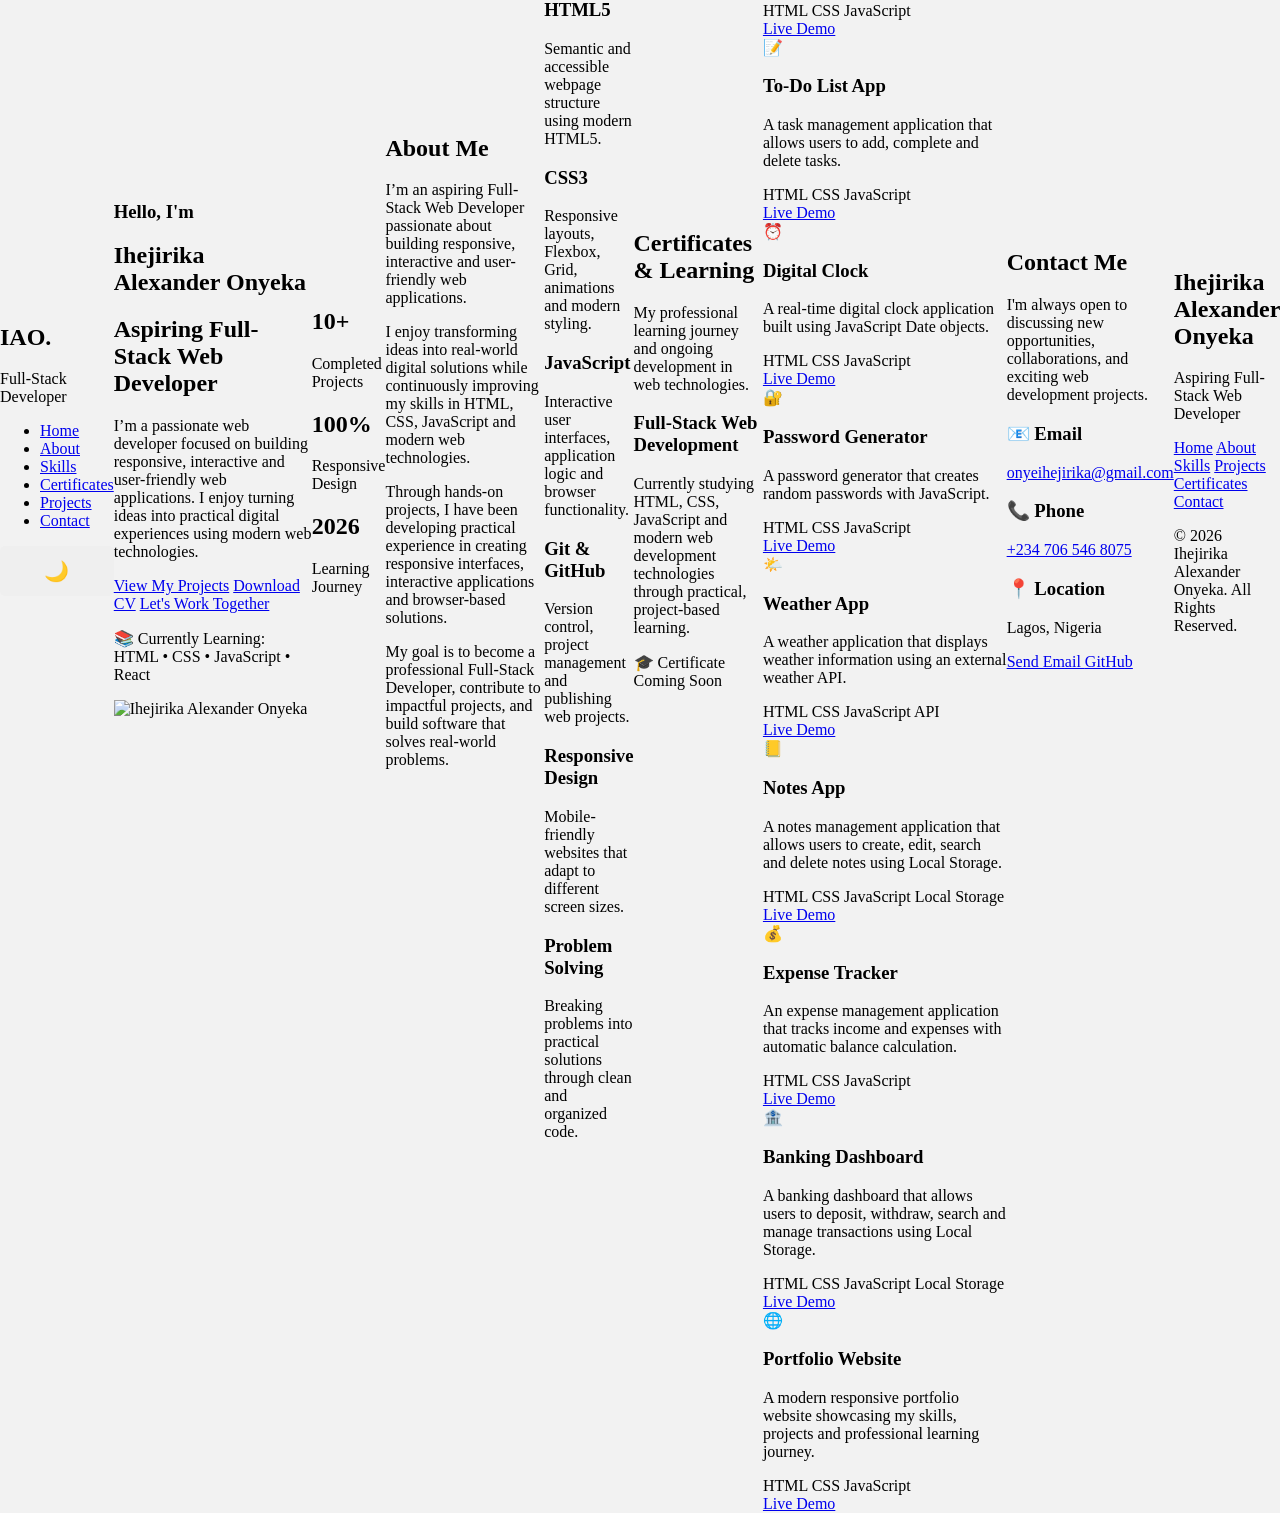
==== commit ff829992: "Enhance index.html with SEO meta tags Added meta tags for description, keywords, and author to enhan" ====
--- a/index.html
+++ b/index.html
@@ -2,38 +2,635 @@
 <html lang="en">
   <head>
     <meta charset="UTF-8" />
+
     <meta name="viewport" content="width=device-width, initial-scale=1.0" />
-    <title>Calculator</title>
+
+    <meta
+      name="description"
+      content="Ihejirika Alexander Onyeka - Full-Stack Web Developer Portfolio"
+    />
+
+    <meta
+      name="keywords"
+      content="HTML, CSS, JavaScript, Portfolio, Full Stack Developer"
+    />
+
+    <meta name="author" content="Ihejirika Alexander Onyeka" />
+
+    <title>Ihejirika Alexander Onyeka | Portfolio</title>
 
     <link rel="stylesheet" href="style.css" />
   </head>
+
   <body>
-    <div class="calculator">
-      <label for="display">Calculator display</label>
-      <input type="text" id="display" class="display" readonly />
-
-      <div class="buttons">
-        <button id="seven">7</button>
-        <button id="eight">8</button>
-        <button id="nine">9</button>
-        <button id="divide">÷</button>
-
-        <button id="four">4</button>
-        <button id="five">5</button>
-        <button id="six">6</button>
-        <button id="multiply">x</button>
-
-        <button id="one">1</button>
-        <button id="two">2</button>
-        <button id="three">3</button>
-        <button id="subtract">-</button>
-
-        <button id="clear">c</button>
-        <button id="zero">0</button>
-        <button id="equals">=</button>
-        <button id="add">+</button>
-      </div>
-    </div>
+    <!-- ================= HEADER ================= -->
+
+    <header>
+      <nav class="navbar">
+        <h2 class="logo">IAO<span>.</span></h2>
+
+        <p class="tagline">Full-Stack Developer</p>
+
+        <ul class="nav-links">
+          <li>
+            <a href="#home">Home</a>
+          </li>
+
+          <li>
+            <a href="#about">About</a>
+          </li>
+
+          <li>
+            <a href="#skills">Skills</a>
+          </li>
+
+          <li>
+            <a href="#certificates">Certificates</a>
+          </li>
+
+          <li>
+            <a href="#projects">Projects</a>
+          </li>
+
+          <li>
+            <a href="#contact">Contact</a>
+          </li>
+        </ul>
+
+        <button id="themeToggle">🌙</button>
+      </nav>
+    </header>
+
+    <!-- ================= HERO ================= -->
+
+    <section id="home" class="hero">
+      <div class="hero-text">
+        <h3>Hello, I'm</h3>
+
+        <h1>Ihejirika Alexander Onyeka</h1>
+
+        <h2 id="typing">Aspiring Full-Stack Web Developer</h2>
+
+        <p>
+          I’m a passionate web developer focused on building responsive,
+          interactive and user-friendly web applications. I enjoy turning ideas
+          into practical digital experiences using modern web technologies.
+        </p>
+
+        <div class="hero-buttons">
+          <a href="#projects" class="btn">View My Projects</a>
+
+          <a href="cv.pdf" class="btn btn-outline">Download CV</a>
+
+          <a href="#contact" class="btn">Let's Work Together</a>
+        </div>
+
+        <p class="learning">
+          📚 Currently Learning: HTML • CSS • JavaScript • React
+        </p>
+      </div>
+
+      <div class="hero-image">
+        <img src="images/profile.jpeg" alt="Ihejirika Alexander Onyeka" />
+      </div>
+    </section>
+    <!-- ================= STATS ================= -->
+
+    <section class="stats">
+      <div class="stat">
+        <h2>10+</h2>
+
+        <p>Completed Projects</p>
+      </div>
+
+      <div class="stat">
+        <h2>100%</h2>
+
+        <p>Responsive Design</p>
+      </div>
+
+      <div class="stat">
+        <h2>2026</h2>
+
+        <p>Learning Journey</p>
+      </div>
+    </section>
+
+    <!-- ================= ABOUT ================= -->
+
+    <section id="about" class="about">
+      <div class="section-title">
+        <h2>About Me</h2>
+
+        <p>
+          I’m an aspiring Full-Stack Web Developer passionate about building
+          responsive, interactive and user-friendly web applications.
+        </p>
+      </div>
+
+      <div class="about-content">
+        <p>
+          I enjoy transforming ideas into real-world digital solutions while
+          continuously improving my skills in HTML, CSS, JavaScript and modern
+          web technologies.
+        </p>
+
+        <p>
+          Through hands-on projects, I have been developing practical experience
+          in creating responsive interfaces, interactive applications and
+          browser-based solutions.
+        </p>
+
+        <p>
+          My goal is to become a professional Full-Stack Developer, contribute
+          to impactful projects, and build software that solves real-world
+          problems.
+        </p>
+      </div>
+    </section>
+
+    <!-- ================= SKILLS ================= -->
+
+    <section id="skills" class="skills">
+      <div class="section-title">
+        <h2>My Skills</h2>
+
+        <p>
+          Technologies and tools I use to build responsive and interactive web
+          applications.
+        </p>
+      </div>
+
+      <div class="skills-container">
+        <div class="skill-card">
+          <h3>HTML5</h3>
+          <p>Semantic and accessible webpage structure using modern HTML5.</p>
+        </div>
+
+        <div class="skill-card">
+          <h3>CSS3</h3>
+          <p>
+            Responsive layouts, Flexbox, Grid, animations and modern styling.
+          </p>
+        </div>
+
+        <div class="skill-card">
+          <h3>JavaScript</h3>
+          <p>
+            Interactive user interfaces, application logic and browser
+            functionality.
+          </p>
+        </div>
+
+        <div class="skill-card">
+          <h3>Git & GitHub</h3>
+          <p>
+            Version control, project management and publishing web projects.
+          </p>
+        </div>
+
+        <div class="skill-card">
+          <h3>Responsive Design</h3>
+          <p>Mobile-friendly websites that adapt to different screen sizes.</p>
+        </div>
+
+        <div class="skill-card">
+          <h3>Problem Solving</h3>
+          <p>
+            Breaking problems into practical solutions through clean and
+            organized code.
+          </p>
+        </div>
+      </div>
+    </section>
+
+    <!-- ================= CERTIFICATES ================= -->
+
+    <section id="certificates" class="certificates">
+      <div class="section-title">
+        <h2>Certificates & Learning</h2>
+
+        <p>
+          My professional learning journey and ongoing development in web
+          technologies.
+        </p>
+      </div>
+
+      <div class="certificate-card">
+        <h3>Full-Stack Web Development</h3>
+
+        <p>
+          Currently studying HTML, CSS, JavaScript and modern web development
+          technologies through practical, project-based learning.
+        </p>
+
+        <span class="coming-soon"> 🎓 Certificate Coming Soon </span>
+      </div>
+    </section>
+    <!-- ================= PROJECTS ================= -->
+
+    <section id="projects" class="projects">
+      <div class="section-title">
+        <h2>Featured Projects</h2>
+
+        <p>
+          Here are some of the web applications I've built while learning
+          Full-Stack Web Development.
+        </p>
+      </div>
+
+      <div class="projects-container">
+        <!-- ================= SHOP EASE ================= -->
+
+        <div class="project-card featured-project">
+          <div class="featured-label">⭐ Featured Project</div>
+
+          <div class="project-icon">🛒</div>
+
+          <h3>ShopEase E-Commerce</h3>
+
+          <p>
+            A responsive e-commerce shopping cart application built with HTML,
+            CSS and JavaScript. The application includes product search,
+            shopping cart functionality, quantity management, item removal,
+            automatic total calculation and Local Storage.
+          </p>
+
+          <div class="tech-stack">
+            <span>HTML5</span>
+            <span>CSS3</span>
+            <span>JavaScript</span>
+            <span>Local Storage</span>
+            <span>Responsive Design</span>
+          </div>
+
+          <a
+            href="e-commerce-shopping-cart-project/index.html"
+            class="project-btn"
+            target="_blank"
+          >
+            View ShopEase
+          </a>
+        </div>
+        <!-- ================= CALCULATOR ================= -->
+
+        <div class="project-card">
+          <div class="project-icon">🧮</div>
+
+          <h3>Calculator App</h3>
+
+          <p>
+            A responsive calculator application built with HTML, CSS and
+            JavaScript for performing basic mathematical operations.
+          </p>
+
+          <div class="tech-stack">
+            <span>HTML</span>
+
+            <span>CSS</span>
+
+            <span>JavaScript</span>
+          </div>
+
+          <a
+            href="../calculator-project/index.html"
+            class="project-btn"
+            target="_blank"
+            rel="noopener noreferrer"
+          >
+            Live Demo
+          </a>
+        </div>
+
+        <!-- ================= TO-DO LIST ================= -->
+
+        <div class="project-card">
+          <div class="project-icon">📝</div>
+
+          <h3>To-Do List App</h3>
+
+          <p>
+            A task management application that allows users to add, complete and
+            delete tasks.
+          </p>
+
+          <div class="tech-stack">
+            <span>HTML</span>
+
+            <span>CSS</span>
+
+            <span>JavaScript</span>
+          </div>
+
+          <a
+            href="../to-do-list-project/index.html"
+            class="project-btn"
+            target="_blank"
+            rel="noopener noreferrer"
+          >
+            Live Demo
+          </a>
+        </div>
+
+        <!-- ================= DIGITAL CLOCK ================= -->
+
+        <div class="project-card">
+          <div class="project-icon">⏰</div>
+
+          <h3>Digital Clock</h3>
+
+          <p>
+            A real-time digital clock application built using JavaScript Date
+            objects.
+          </p>
+
+          <div class="tech-stack">
+            <span>HTML</span>
+
+            <span>CSS</span>
+
+            <span>JavaScript</span>
+          </div>
+
+          <a
+            href="../digital-clock-project/index.html"
+            class="project-btn"
+            target="_blank"
+            rel="noopener noreferrer"
+          >
+            Live Demo
+          </a>
+        </div>
+
+        <!-- ================= PASSWORD GENERATOR ================= -->
+
+        <div class="project-card">
+          <div class="project-icon">🔐</div>
+
+          <h3>Password Generator</h3>
+
+          <p>
+            A password generator that creates random passwords with JavaScript.
+          </p>
+
+          <div class="tech-stack">
+            <span>HTML</span>
+
+            <span>CSS</span>
+
+            <span>JavaScript</span>
+          </div>
+
+          <a
+            href="../password-generator-project/index.html"
+            class="project-btn"
+            target="_blank"
+            rel="noopener noreferrer"
+          >
+            Live Demo
+          </a>
+        </div>
+
+        <!-- ================= WEATHER APP ================= -->
+
+        <div class="project-card">
+          <div class="project-icon">🌤️</div>
+
+          <h3>Weather App</h3>
+
+          <p>
+            A weather application that displays weather information using an
+            external weather API.
+          </p>
+
+          <div class="tech-stack">
+            <span>HTML</span>
+
+            <span>CSS</span>
+
+            <span>JavaScript</span>
+
+            <span>API</span>
+          </div>
+
+          <a
+            href="../weather-app-project/index.html"
+            class="project-btn"
+            target="_blank"
+            rel="noopener noreferrer"
+          >
+            Live Demo
+          </a>
+        </div>
+
+        <!-- ================= NOTES APP ================= -->
+
+        <div class="project-card">
+          <div class="project-icon">📒</div>
+
+          <h3>Notes App</h3>
+
+          <p>
+            A notes management application that allows users to create, edit,
+            search and delete notes using Local Storage.
+          </p>
+
+          <div class="tech-stack">
+            <span>HTML</span>
+
+            <span>CSS</span>
+
+            <span>JavaScript</span>
+
+            <span>Local Storage</span>
+          </div>
+
+          <a
+            href="../notes-app-project/index.html"
+            class="project-btn"
+            target="_blank"
+            rel="noopener noreferrer"
+          >
+            Live Demo
+          </a>
+        </div>
+
+        <!-- ================= EXPENSE TRACKER ================= -->
+
+        <div class="project-card">
+          <div class="project-icon">💰</div>
+
+          <h3>Expense Tracker</h3>
+
+          <p>
+            An expense management application that tracks income and expenses
+            with automatic balance calculation.
+          </p>
+
+          <div class="tech-stack">
+            <span>HTML</span>
+
+            <span>CSS</span>
+
+            <span>JavaScript</span>
+          </div>
+
+          <a
+            href="../expense-tracker-project/index.html"
+            class="project-btn"
+            target="_blank"
+            rel="noopener noreferrer"
+          >
+            Live Demo
+          </a>
+        </div>
+
+        <!-- ================= BANKING DASHBOARD ================= -->
+
+        <div class="project-card">
+          <div class="project-icon">🏦</div>
+
+          <h3>Banking Dashboard</h3>
+
+          <p>
+            A banking dashboard that allows users to deposit, withdraw, search
+            and manage transactions using Local Storage.
+          </p>
+
+          <div class="tech-stack">
+            <span>HTML</span>
+
+            <span>CSS</span>
+
+            <span>JavaScript</span>
+
+            <span>Local Storage</span>
+          </div>
+
+          <a
+            href="../banking-dashboard-project/index.html"
+            class="project-btn"
+            target="_blank"
+            rel="noopener noreferrer"
+          >
+            Live Demo
+          </a>
+        </div>
+
+        <!-- ================= PORTFOLIO ================= -->
+
+        <div class="project-card">
+          <div class="project-icon">🌐</div>
+
+          <h3>Portfolio Website</h3>
+
+          <p>
+            A modern responsive portfolio website showcasing my skills, projects
+            and professional learning journey.
+          </p>
+
+          <div class="tech-stack">
+            <span>HTML</span>
+
+            <span>CSS</span>
+
+            <span>JavaScript</span>
+          </div>
+
+          <a
+            href="index.html"
+            class="project-btn"
+            target="_blank"
+            rel="noopener noreferrer"
+          >
+            Live Demo
+          </a>
+        </div>
+      </div>
+    </section>
+    <!-- ================= CONTACT ================= -->
+
+    <section id="contact" class="contact">
+      <div class="section-title">
+        <h2>Contact Me</h2>
+
+        <p>
+          I'm always open to discussing new opportunities, collaborations, and
+          exciting web development projects.
+        </p>
+      </div>
+
+      <div class="contact-container">
+        <div class="contact-card">
+          <h3>📧 Email</h3>
+
+          <p>
+            <a href="mailto:onyeihejirika@gmail.com">
+              onyeihejirika@gmail.com
+            </a>
+          </p>
+        </div>
+
+        <div class="contact-card">
+          <h3>📞 Phone</h3>
+
+          <p>
+            <a href="tel:+2347065468075"> +234 706 546 8075 </a>
+          </p>
+        </div>
+
+        <div class="contact-card">
+          <h3>📍 Location</h3>
+
+          <p>Lagos, Nigeria</p>
+        </div>
+      </div>
+
+      <div class="contact-buttons">
+        <a href="mailto:onyeihejirika@gmail.com" class="btn"> Send Email </a>
+
+        <a
+          href="https://github.com/ihejirika-web"
+          class="btn btn-outline"
+          target="_blank"
+          rel="noopener noreferrer"
+        >
+          GitHub
+        </a>
+      </div>
+    </section>
+
+    <!-- ================= FOOTER ================= -->
+
+    <footer class="footer">
+      <div class="footer-container">
+        <div class="footer-about">
+          <h2>Ihejirika Alexander Onyeka</h2>
+
+          <p>Aspiring Full-Stack Web Developer</p>
+        </div>
+
+        <div class="footer-links">
+          <a href="#home">Home</a>
+
+          <a href="#about">About</a>
+
+          <a href="#skills">Skills</a>
+
+          <a href="#projects">Projects</a>
+
+          <a href="#certificates">Certificates</a>
+
+          <a href="#contact">Contact</a>
+        </div>
+      </div>
+
+      <div class="footer-bottom">
+        <p>© 2026 Ihejirika Alexander Onyeka. All Rights Reserved.</p>
+      </div>
+    </footer>
+
+    <!-- ================= JAVASCRIPT ================= -->
 
     <script src="script.js"></script>
   </body>
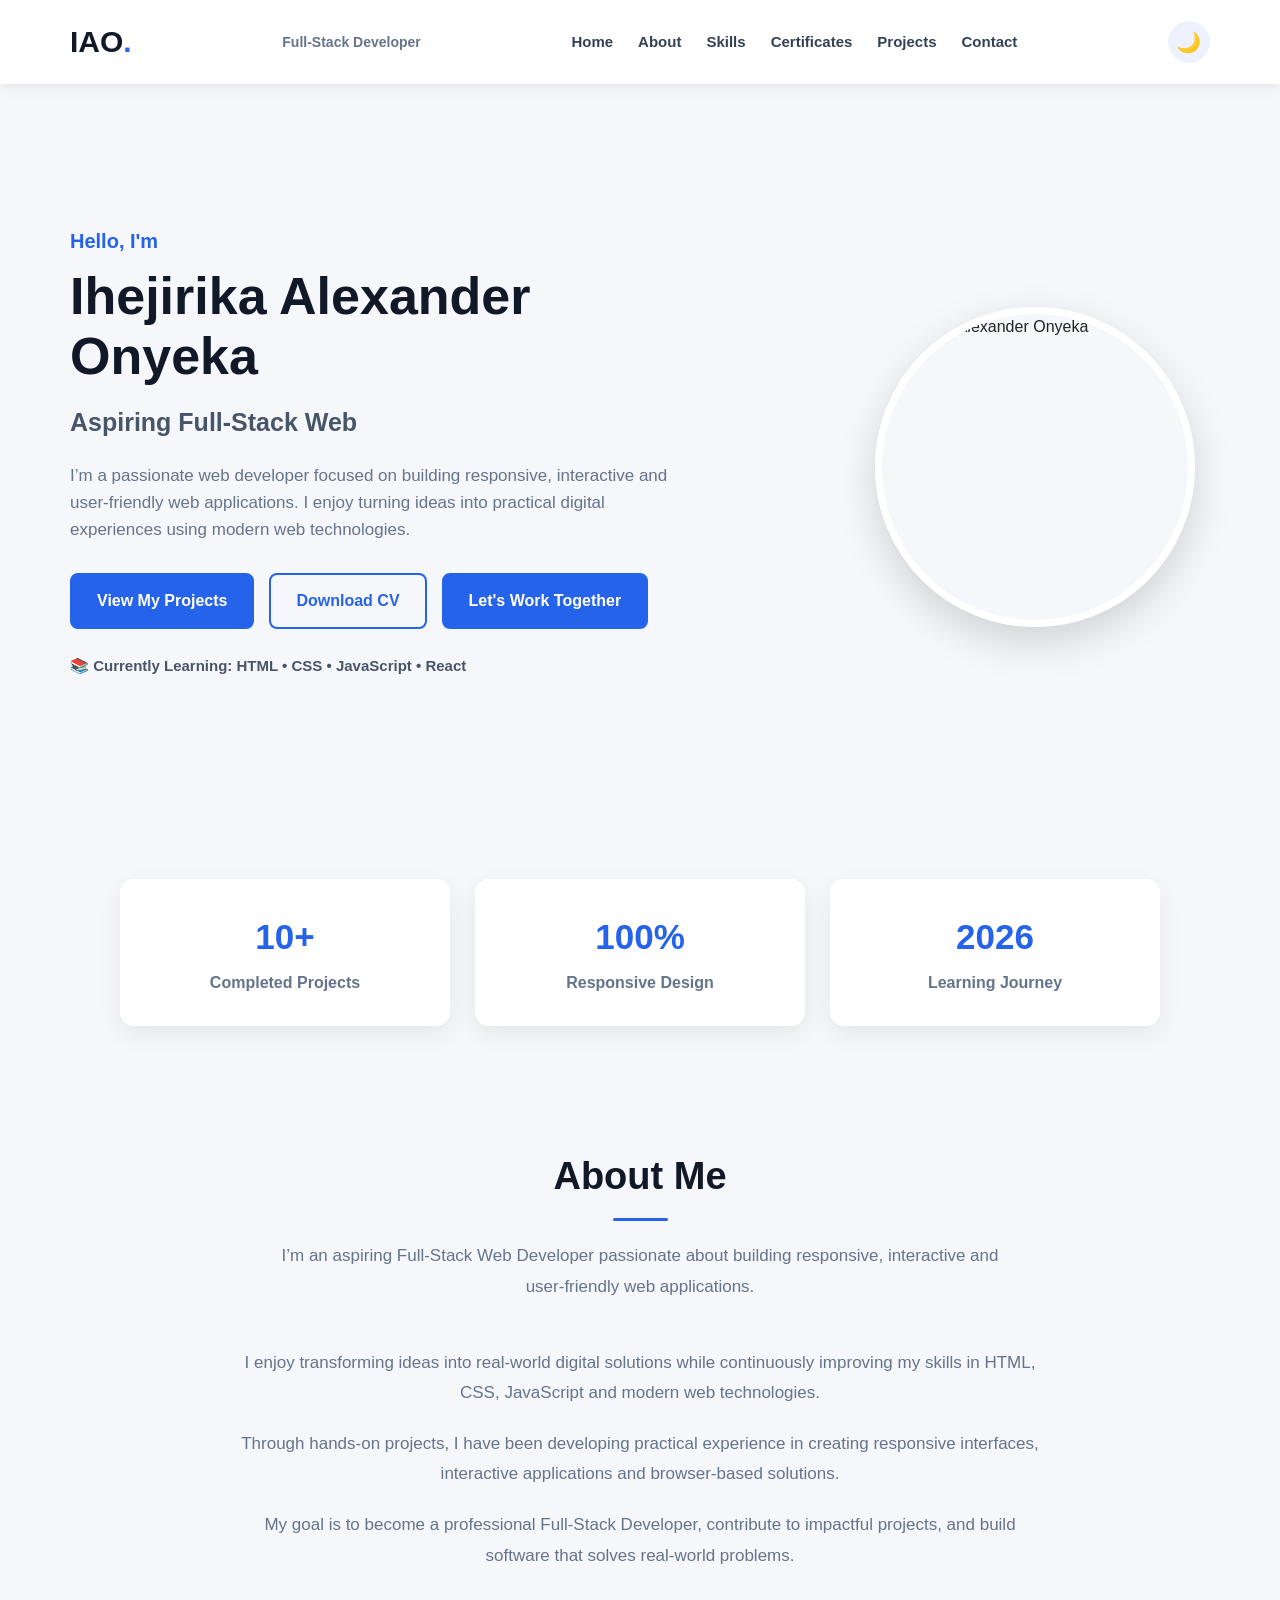
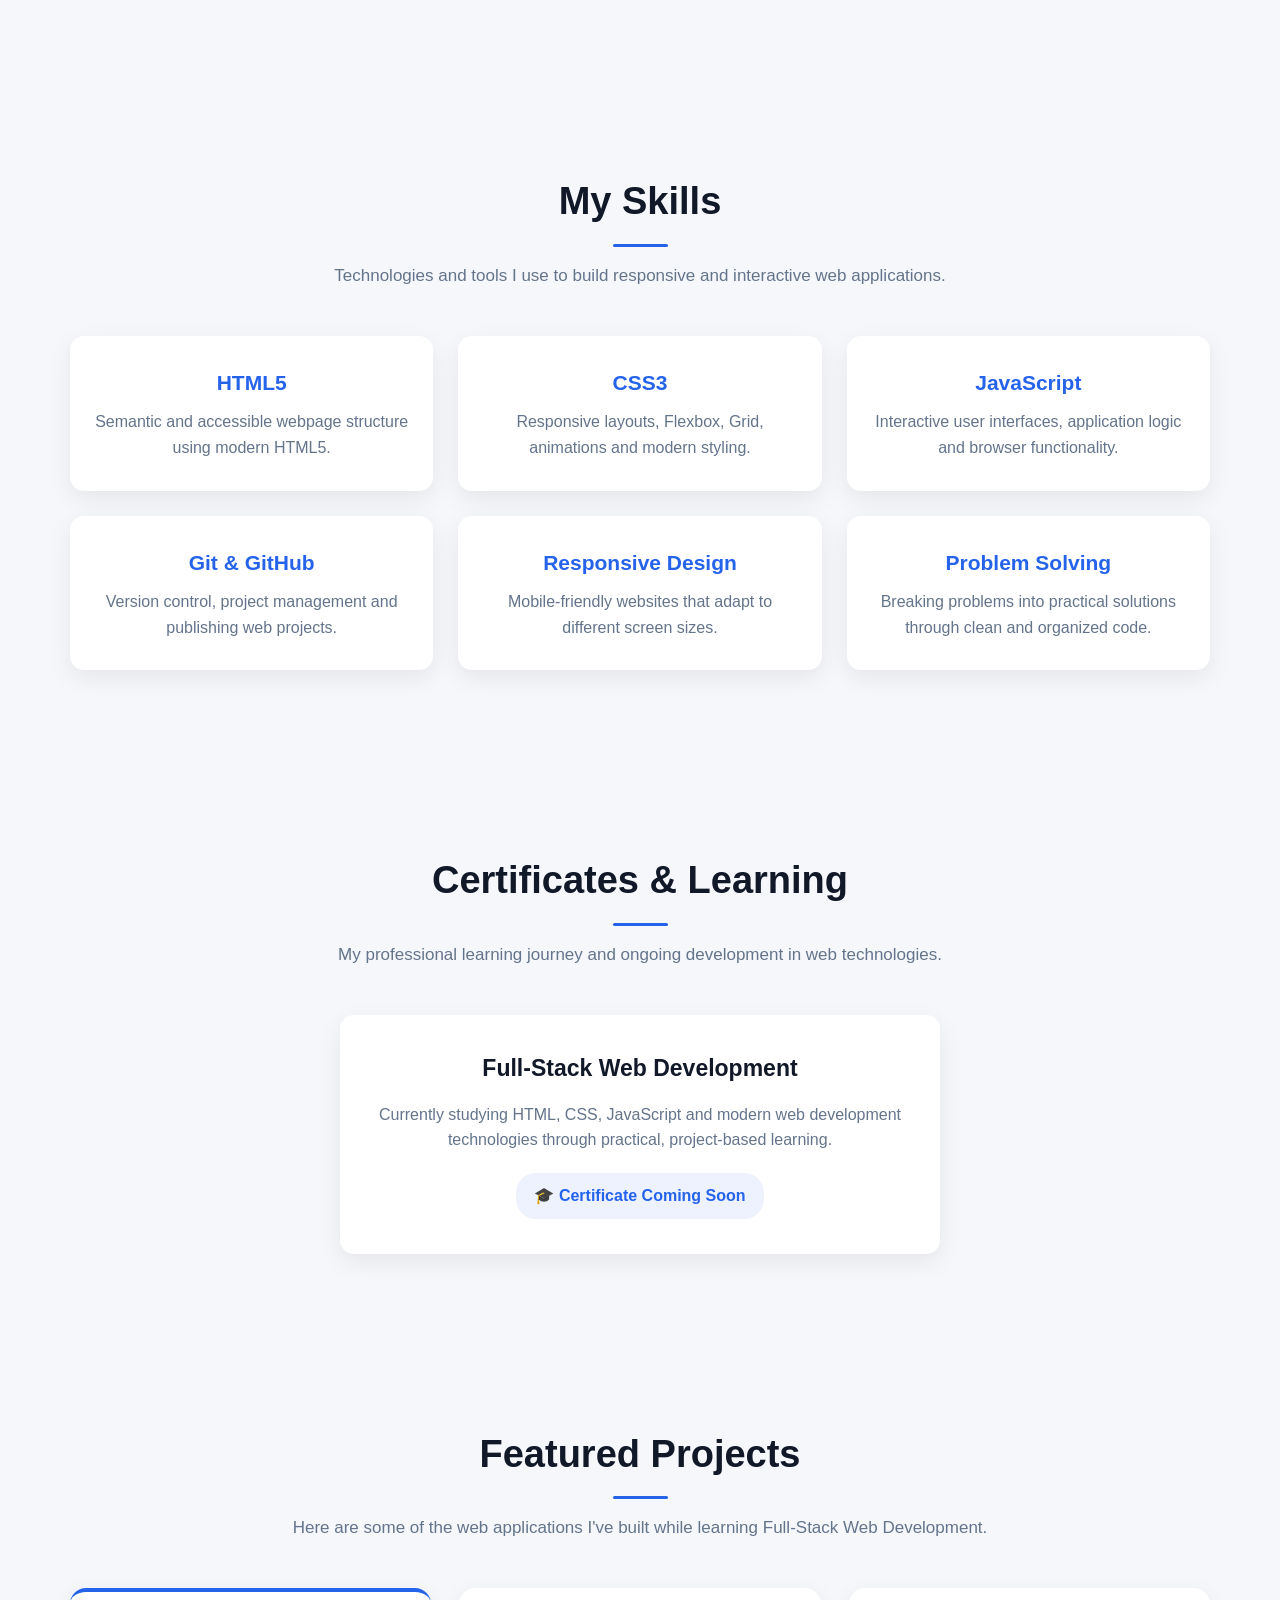
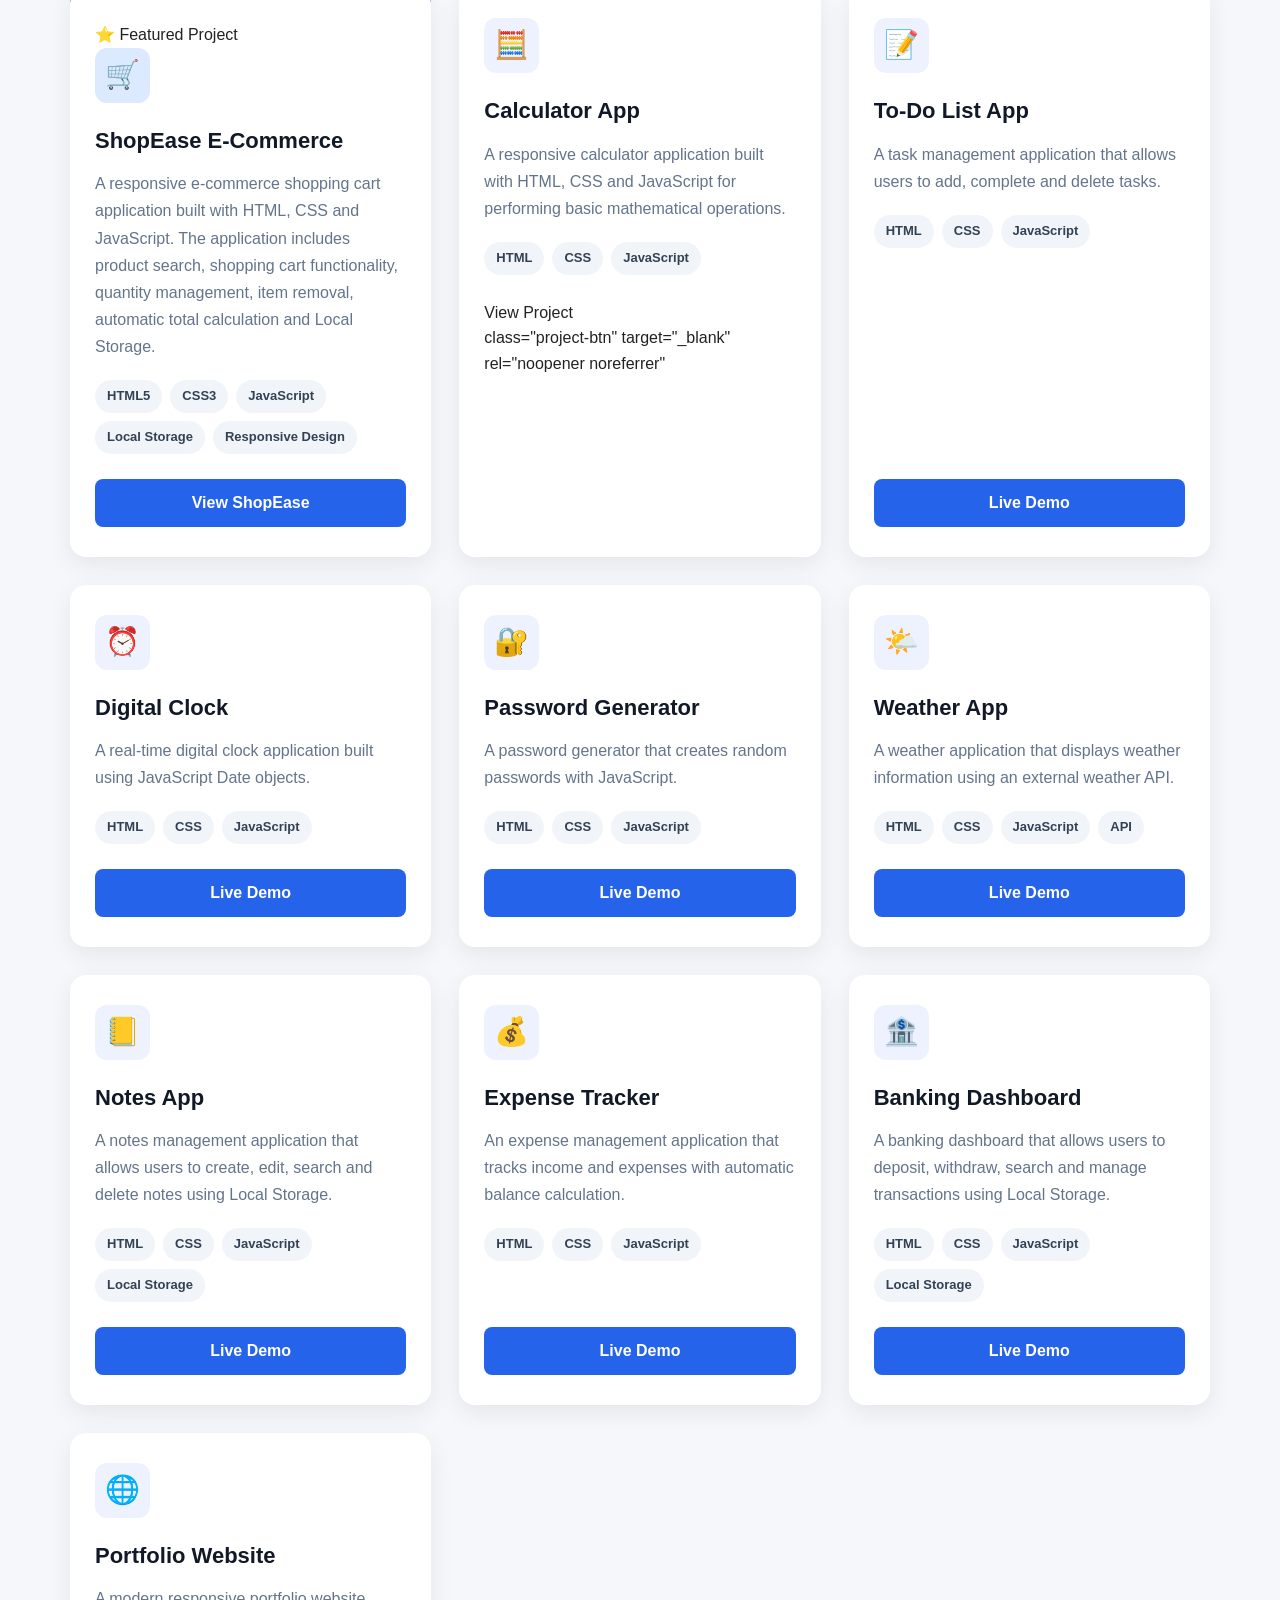
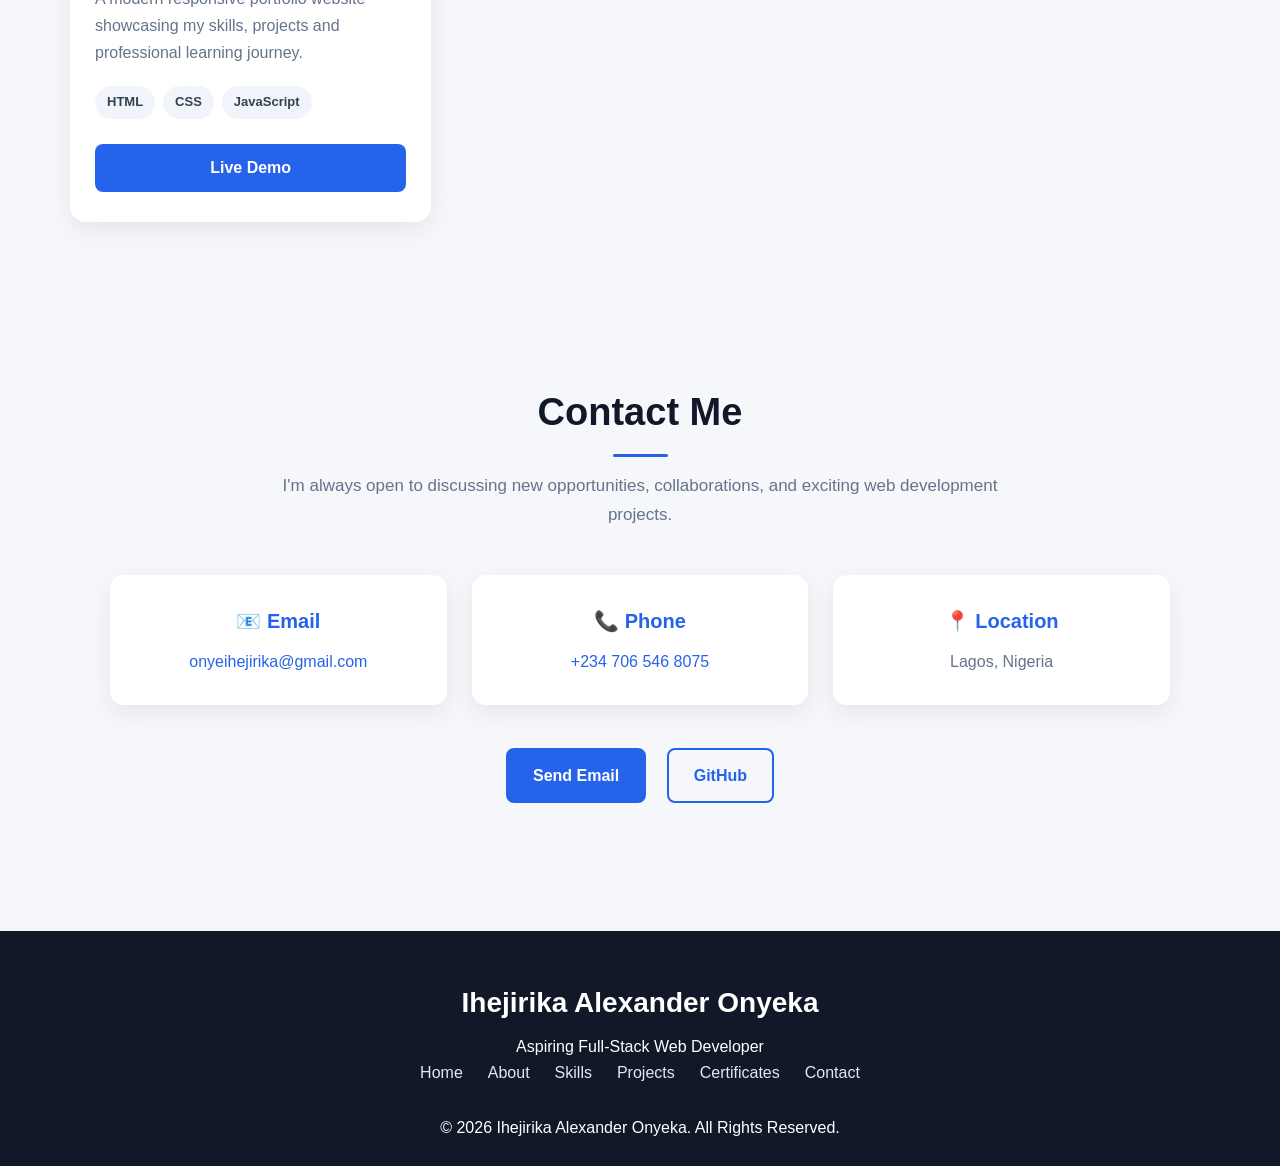
==== commit 39d23c2a: "Fix HTML encoding issues in index.html" ====
--- a/index.html
+++ b/index.html
@@ -293,13 +293,10 @@
           </div>
 
           <a
-            href="../calculator-project/index.html"
-            class="project-btn"
-            target="_blank"
-            rel="noopener noreferrer"
-          >
-            Live Demo
-          </a>
+            <a href="calculator-project/index.html">View Project</a>
+            class="project-btn"
+            target="_blank"
+            rel="noopener noreferrer"
         </div>
 
         <!-- ================= TO-DO LIST ================= -->
--- a/style.css
+++ b/style.css
@@ -1,40 +1,1203 @@
+/* ============================= */
+/* GLOBAL RESET */
+/* ============================= */
+
+* {
+  margin: 0;
+  padding: 0;
+  box-sizing: border-box;
+}
+
+html {
+  scroll-behavior: smooth;
+}
+
 body {
-  margin: 0;
+  font-family: Arial, Helvetica, sans-serif;
+  line-height: 1.6;
+  background: #f5f7fb;
+  color: #222;
+  transition:
+    background 0.3s ease,
+    color 0.3s ease;
+}
+
+a {
+  text-decoration: none;
+  color: inherit;
+}
+
+ul {
+  list-style: none;
+}
+
+img {
+  max-width: 100%;
+  display: block;
+}
+
+button,
+a {
+  transition: all 0.3s ease;
+}
+
+/* ============================= */
+/* NAVBAR */
+/* ============================= */
+
+header {
+  position: sticky;
+  top: 0;
+  z-index: 1000;
+  background: rgba(255, 255, 255, 0.95);
+  backdrop-filter: blur(10px);
+  box-shadow: 0 2px 15px rgba(0, 0, 0, 0.08);
+}
+
+.navbar {
+  max-width: 1200px;
+  margin: auto;
+  padding: 18px 30px;
+  display: flex;
+  align-items: center;
+  justify-content: space-between;
+  gap: 25px;
+}
+
+.logo {
+  font-size: 30px;
+  font-weight: 800;
+  color: #111827;
+}
+
+.logo span {
+  color: #2563eb;
+}
+
+.tagline {
+  font-size: 14px;
+  color: #64748b;
+  font-weight: 600;
+}
+
+.nav-links {
+  display: flex;
+  align-items: center;
+  gap: 25px;
+}
+
+.nav-links a {
+  color: #334155;
+  font-size: 15px;
+  font-weight: 600;
+  position: relative;
+}
+
+.nav-links a::after {
+  content: "";
+  position: absolute;
+  left: 0;
+  bottom: -6px;
+  width: 0;
+  height: 2px;
+  background: #2563eb;
+  transition: width 0.3s ease;
+}
+
+.nav-links a:hover {
+  color: #2563eb;
+}
+
+.nav-links a:hover::after {
+  width: 100%;
+}
+
+/* ============================= */
+/* THEME BUTTON */
+/* ============================= */
+
+#themeToggle {
+  border: none;
+  background: #eef2ff;
+  width: 42px;
+  height: 42px;
+  border-radius: 50%;
+  cursor: pointer;
+  font-size: 18px;
+}
+
+#themeToggle:hover {
+  transform: rotate(15deg) scale(1.08);
+}
+
+/* ============================= */
+/* GENERAL SECTION */
+/* ============================= */
+
+section {
+  padding: 90px 30px;
+}
+
+.section-title {
+  max-width: 750px;
+  margin: 0 auto 50px;
+  text-align: center;
+}
+
+.section-title h2 {
+  font-size: 38px;
+  margin-bottom: 15px;
+  color: #111827;
+}
+
+.section-title p {
+  color: #64748b;
+  font-size: 17px;
+}
+
+/* ============================= */
+/* BUTTONS */
+/* ============================= */
+
+.btn {
+  display: inline-block;
+  padding: 13px 25px;
+  border-radius: 8px;
+  background: #2563eb;
+  color: white;
+  font-weight: 700;
+  border: 2px solid #2563eb;
+  cursor: pointer;
+}
+
+.btn:hover {
+  background: #1d4ed8;
+  border-color: #1d4ed8;
+  transform: translateY(-3px);
+}
+
+.btn-outline {
+  background: transparent;
+  color: #2563eb;
+}
+
+.btn-outline:hover {
+  color: white;
+  background: #2563eb;
+}
+/* ============================= */
+/* HERO SECTION */
+/* ============================= */
+
+.hero {
+  min-height: 85vh;
+  max-width: 1200px;
+  margin: auto;
+  padding: 80px 30px;
+  display: grid;
+  grid-template-columns: 1fr 350px;
+  align-items: center;
+  justify-content: space-between;
+  gap: 60px;
+}
+
+.hero-text {
+  flex: 1;
+  max-width: 650px;
+}
+
+.hero-text h3 {
+  font-size: 20px;
+  color: #2563eb;
+  margin-bottom: 10px;
+}
+
+.hero-text h1 {
+  font-size: 52px;
+  line-height: 1.15;
+  color: #111827;
+  margin-bottom: 15px;
+}
+
+.hero-text h2 {
+  font-size: 25px;
+  color: #475569;
+  margin-bottom: 20px;
+}
+
+.hero-text > p {
+  font-size: 17px;
+  color: #64748b;
+  margin-bottom: 30px;
+  max-width: 620px;
+}
+
+.hero-buttons {
+  display: flex;
+  flex-wrap: wrap;
+  gap: 15px;
+  margin-bottom: 25px;
+}
+
+.learning {
+  font-size: 15px !important;
+  color: #475569 !important;
+  font-weight: 600;
+}
+
+.hero-image {
+  flex: 0 0 350px;
   display: flex;
   justify-content: center;
+}
+
+.hero-image img {
+  width: 320px;
+  height: 320px;
+  object-fit: cover;
+  border-radius: 50%;
+  border: 7px solid white;
+  box-shadow: 0 15px 40px rgba(0, 0, 0, 0.15);
+  transition:
+    transform 0.4s ease,
+    box-shadow 0.4s ease;
+}
+
+.hero-image img:hover {
+  transform: scale(1.05);
+  box-shadow: 0 20px 50px rgba(37, 99, 235, 0.25);
+}
+
+/* ============================= */
+/* HERO ANIMATION */
+/* ============================= */
+
+.hero-text {
+  animation: heroText 0.9s ease forwards;
+}
+
+.hero-image {
+  animation: heroImage 1s ease forwards;
+}
+
+@keyframes heroText {
+  from {
+    opacity: 0;
+    transform: translateX(-40px);
+  }
+
+  to {
+    opacity: 1;
+    transform: translateX(0);
+  }
+}
+
+@keyframes heroImage {
+  from {
+    opacity: 0;
+    transform: translateX(40px);
+  }
+
+  to {
+    opacity: 1;
+    transform: translateX(0);
+  }
+}
+
+/* ============================= */
+/* STATS SECTION */
+/* ============================= */
+
+.stats {
+  max-width: 1100px;
+  margin: 0 auto;
+  padding: 30px;
+  display: grid;
+  grid-template-columns: repeat(3, 1fr);
+  gap: 25px;
+}
+
+.stat {
+  background: white;
+  padding: 30px;
+  text-align: center;
+  border-radius: 14px;
+  box-shadow: 0 8px 25px rgba(0, 0, 0, 0.07);
+  transition:
+    transform 0.3s ease,
+    box-shadow 0.3s ease;
+}
+
+.stat:hover {
+  transform: translateY(-7px);
+  box-shadow: 0 15px 35px rgba(0, 0, 0, 0.12);
+}
+
+.stat h2 {
+  font-size: 35px;
+  color: #2563eb;
+  margin-bottom: 5px;
+}
+
+.stat p {
+  color: #64748b;
+  font-weight: 600;
+}
+/* ============================= */
+/* ABOUT SECTION */
+/* ============================= */
+
+#about {
+  max-width: 1000px;
+  margin: 0 auto;
+  text-align: center;
+}
+
+#about h2 {
+  font-size: 38px;
+  color: #111827;
+  margin-bottom: 20px;
+}
+
+#about p {
+  max-width: 800px;
+  margin: 0 auto 20px;
+  color: #64748b;
+  font-size: 17px;
+  line-height: 1.8;
+}
+
+/* ============================= */
+/* SKILLS SECTION */
+/* ============================= */
+
+#skills {
+  max-width: 1200px;
+  margin: auto;
+  text-align: center;
+}
+
+#skills h2 {
+  font-size: 38px;
+  color: #111827;
+  margin-bottom: 15px;
+}
+
+#skills > p {
+  color: #64748b;
+  margin-bottom: 40px;
+}
+
+.skills-container {
+  display: grid;
+  grid-template-columns: repeat(3, 1fr);
+  gap: 25px;
+}
+
+.skill-card {
+  background: white;
+  padding: 30px 25px;
+  border-radius: 14px;
+  box-shadow: 0 8px 25px rgba(0, 0, 0, 0.07);
+  transition:
+    transform 0.3s ease,
+    box-shadow 0.3s ease;
+}
+
+.skill-card:hover {
+  transform: translateY(-8px);
+  box-shadow: 0 15px 35px rgba(0, 0, 0, 0.12);
+}
+
+.skill-card h3 {
+  color: #2563eb;
+  font-size: 21px;
+  margin-bottom: 10px;
+}
+
+.skill-card p {
+  color: #64748b;
+  line-height: 1.6;
+}
+
+/* ============================= */
+/* CERTIFICATES SECTION */
+/* ============================= */
+
+#certificates {
+  max-width: 1100px;
+  margin: auto;
+  text-align: center;
+}
+
+#certificates h2 {
+  font-size: 38px;
+  color: #111827;
+  margin-bottom: 15px;
+}
+
+#certificates > p {
+  color: #64748b;
+  margin-bottom: 40px;
+}
+
+.certificate-card {
+  max-width: 600px;
+  margin: auto;
+  background: white;
+  padding: 35px;
+  border-radius: 14px;
+  box-shadow: 0 8px 25px rgba(0, 0, 0, 0.07);
+}
+
+.certificate-card h3 {
+  font-size: 23px;
+  color: #111827;
+  margin-bottom: 15px;
+}
+
+.certificate-card p {
+  color: #64748b;
+  margin-bottom: 20px;
+}
+
+.coming-soon {
+  display: inline-block;
+  padding: 10px 18px;
+  border-radius: 20px;
+  background: #eef2ff;
+  color: #2563eb;
+  font-weight: 700;
+}
+
+/* ============================= */
+/* SECTION HEADINGS */
+/* ============================= */
+
+#about h2,
+#skills h2,
+#certificates h2,
+#projects h2,
+#contact h2 {
+  position: relative;
+}
+
+#about h2::after,
+#skills h2::after,
+#certificates h2::after,
+#projects h2::after,
+#contact h2::after {
+  content: "";
+  display: block;
+  width: 55px;
+  height: 3px;
+  background: #2563eb;
+  margin: 12px auto 0;
+  border-radius: 10px;
+}
+/* ============================= */
+/* PROJECTS SECTION */
+/* ============================= */
+
+#projects {
+  max-width: 1200px;
+  margin: 0 auto;
+  text-align: center;
+}
+
+.section-title {
+  max-width: 750px;
+  margin: 0 auto 45px;
+}
+
+.section-title h2 {
+  font-size: 38px;
+  color: #111827;
+  margin-bottom: 15px;
+}
+
+.section-title p {
+  color: #64748b;
+  font-size: 17px;
+  line-height: 1.7;
+}
+
+/* ============================= */
+/* PROJECTS GRID */
+/* ============================= */
+
+.projects-container {
+  display: grid;
+  grid-template-columns: repeat(3, 1fr);
+  gap: 28px;
+}
+
+/* ============================= */
+/* PROJECT CARD */
+/* ============================= */
+
+.project-card {
+  background: white;
+  padding: 30px 25px;
+  border-radius: 16px;
+  text-align: left;
+  box-shadow: 0 8px 25px rgba(0, 0, 0, 0.07);
+  transition:
+    transform 0.3s ease,
+    box-shadow 0.3s ease;
+  display: flex;
+  flex-direction: column;
+}
+
+.project-card:hover {
+  transform: translateY(-8px);
+  box-shadow: 0 18px 40px rgba(0, 0, 0, 0.12);
+}
+
+/* ============================= */
+/* PROJECT ICON */
+/* ============================= */
+
+.project-icon {
+  width: 55px;
+  height: 55px;
+  display: flex;
   align-items: center;
-  height: 100vh;
-  background-color: #f2f2f2;
-}
-
-.calculator {
-  background-color: #222;
-  padding: 20px;
-  border-radius: 10px;
-}
-
-.buttons {
+  justify-content: center;
+  background: #eef2ff;
+  border-radius: 12px;
+  font-size: 28px;
+  margin-bottom: 20px;
+}
+
+/* ============================= */
+/* PROJECT TEXT */
+/* ============================= */
+
+.project-card h3 {
+  font-size: 22px;
+  color: #111827;
+  margin-bottom: 12px;
+}
+
+.project-card > p {
+  color: #64748b;
+  line-height: 1.7;
+  margin-bottom: 20px;
+}
+
+/* ============================= */
+/* TECHNOLOGY TAGS */
+/* ============================= */
+
+.tech-stack {
+  display: flex;
+  flex-wrap: wrap;
+  gap: 8px;
+  margin-bottom: 25px;
+}
+
+.tech-stack span {
+  padding: 6px 12px;
+  background: #f1f5f9;
+  color: #334155;
+  border-radius: 20px;
+  font-size: 13px;
+  font-weight: 600;
+}
+
+/* ============================= */
+/* PROJECT BUTTON */
+/* ============================= */
+
+.project-btn {
+  display: inline-block;
+  margin-top: auto;
+  padding: 11px 18px;
+  background: #2563eb;
+  color: white;
+  text-decoration: none;
+  border-radius: 8px;
+  text-align: center;
+  font-weight: 600;
+  transition:
+    background 0.3s ease,
+    transform 0.3s ease;
+}
+
+.project-btn:hover {
+  background: #1d4ed8;
+  transform: translateY(-2px);
+}
+
+/* ============================= */
+/* SHOPEASE FEATURED PROJECT */
+/* ============================= */
+
+.project-card:first-child {
+  border-top: 4px solid #2563eb;
+}
+
+.project-card:first-child .project-icon {
+  background: #dbeafe;
+}
+
+/* ============================= */
+/* PROJECT SECTION SPACING */
+/* ============================= */
+
+#projects {
+  padding-top: 80px;
+  padding-bottom: 80px;
+}
+/* ============================= */
+/* CONTACT SECTION */
+/* ============================= */
+
+#contact {
+  max-width: 1100px;
+  margin: 0 auto;
+  text-align: center;
+  padding: 80px 20px;
+}
+
+#contact h2 {
+  font-size: 38px;
+  color: #111827;
+  margin-bottom: 15px;
+}
+
+#contact > p {
+  max-width: 700px;
+  margin: 0 auto 35px;
+  color: #64748b;
+  line-height: 1.7;
+}
+
+.contact-container {
   display: grid;
-  grid-template-columns: repeat(4, 60px);
-  gap: 10px;
-}
-
-.display {
-  width: 100%;
-  height: 50px;
-  font-size: 24px;
-  text-align: right;
-  margin-bottom: 20px;
-  box-sizing: border-box;
-  padding: 10px;
+  grid-template-columns: repeat(3, 1fr);
+  gap: 25px;
+  margin-bottom: 35px;
+}
+
+.contact-card {
+  background: white;
+  padding: 30px 20px;
+  border-radius: 14px;
+  box-shadow: 0 8px 25px rgba(0, 0, 0, 0.07);
+  transition:
+    transform 0.3s ease,
+    box-shadow 0.3s ease;
+}
+
+.contact-card:hover {
+  transform: translateY(-6px);
+  box-shadow: 0 15px 35px rgba(0, 0, 0, 0.12);
+}
+
+.contact-card h3 {
+  color: #2563eb;
+  margin-bottom: 12px;
+  font-size: 20px;
+}
+
+.contact-card p {
+  color: #64748b;
+}
+
+.contact-card a {
+  color: #2563eb;
+  text-decoration: none;
+}
+
+.contact-card a:hover {
+  text-decoration: underline;
+}
+
+/* ============================= */
+/* CONTACT BUTTONS */
+/* ============================= */
+
+#contact .btn {
+  display: inline-block;
+  margin: 8px;
+}
+
+/* ============================= */
+/* FOOTER */
+/* ============================= */
+
+footer {
+  background: #111827;
+  color: white;
+  text-align: center;
+  padding: 50px 20px 25px;
+  margin-top: 40px;
+}
+
+footer h2 {
+  font-size: 28px;
+  margin-bottom: 8px;
+}
+
+footer > p {
+  color: #cbd5e1;
+  margin-bottom: 25px;
+}
+
+.footer-links {
+  display: flex;
+  justify-content: center;
+  flex-wrap: wrap;
+  gap: 25px;
+  margin-bottom: 30px;
+}
+
+.footer-links a {
+  color: #e2e8f0;
+  text-decoration: none;
+  transition: color 0.3s ease;
+}
+
+.footer-links a:hover {
+  color: #60a5fa;
+}
+
+.copyright {
+  padding-top: 25px;
+  border-top: 1px solid #334155;
+  color: #94a3b8;
+  font-size: 14px;
+}
+/* ============================= */
+/* RESPONSIVE DESIGN */
+/* ============================= */
+
+@media (max-width: 900px) {
+  .navbar {
+    padding: 20px 25px;
+    flex-wrap: wrap;
+    gap: 15px;
+  }
+
+  .nav-links {
+    gap: 15px;
+  }
+
+  .hero {
+    padding: 70px 30px;
+    gap: 40px;
+  }
+
+  .hero-text h1 {
+    font-size: 42px;
+  }
+
+  .projects-container {
+    grid-template-columns: repeat(2, 1fr);
+  }
+
+  .contact-container {
+    grid-template-columns: repeat(2, 1fr);
+  }
+
+  .stats {
+    grid-template-columns: repeat(3, 1fr);
+  }
+}
+
+/* ============================= */
+/* TABLET */
+/* ============================= */
+
+@media (max-width: 700px) {
+  .navbar {
+    flex-direction: column;
+    text-align: center;
+  }
+
+  .nav-links {
+    justify-content: center;
+    flex-wrap: wrap;
+  }
+
+  .tagline {
+    display: none;
+  }
+
+  .hero {
+    grid-template-columns: 1fr;
+    text-align: center;
+    padding: 60px 20px;
+  }
+  .hero-text h1 {
+    font-size: 36px;
+  }
+
+  .hero-text h2 {
+    font-size: 22px;
+  }
+
+  .hero-image {
+    order: -1;
+  }
+
+  .hero-image img {
+    width: 220px;
+    height: 220px;
+  }
+
+  .hero-buttons {
+    justify-content: center;
+    flex-wrap: wrap;
+  }
+
+  .stats {
+    grid-template-columns: 1fr;
+    margin: 20px;
+  }
+
+  .projects-container {
+    grid-template-columns: 1fr;
+  }
+
+  .contact-container {
+    grid-template-columns: 1fr;
+  }
+}
+
+/* ============================= */
+/* MOBILE PHONE */
+/* ============================= */
+
+@media (max-width: 480px) {
+  .navbar {
+    padding: 15px;
+  }
+
+  .logo {
+    font-size: 25px;
+  }
+
+  .nav-links {
+    gap: 10px;
+  }
+
+  .nav-links a {
+    font-size: 14px;
+  }
+
+  #themeToggle {
+    font-size: 18px;
+  }
+
+  .hero {
+    padding: 45px 15px;
+  }
+
+  .hero-text h1 {
+    font-size: 30px;
+    line-height: 1.2;
+  }
+
+  .hero-text h2 {
+    font-size: 19px;
+  }
+
+  .hero-text p {
+    font-size: 15px;
+  }
+
+  .hero-image img {
+    width: 180px;
+    height: 180px;
+  }
+
+  .btn {
+    width: 100%;
+    text-align: center;
+  }
+
+  #about,
+  #skills,
+  #certificates,
+  #contact {
+    padding: 60px 15px;
+  }
+
+  #about h2,
+  #skills h2,
+  #certificates h2,
+  #contact h2 {
+    font-size: 30px;
+  }
+
+  .project-card {
+    padding: 25px 18px;
+  }
+
+  .tech-stack {
+    justify-content: center;
+    flex-wrap: wrap;
+  }
+
+  .contact-card {
+    padding: 25px 15px;
+  }
+
+  .footer-links {
+    gap: 15px;
+  }
+
+  footer {
+    padding: 40px 15px 20px;
+  }
+}
+/* ============================= */
+/* DARK MODE */
+/* ============================= */
+
+body.dark-mode {
+  background: #0f172a;
+  color: #f8fafc;
+}
+
+body.dark-mode header {
+  background: #111827;
+  box-shadow: 0 2px 10px rgba(0, 0, 0, 0.3);
+}
+
+body.dark-mode .logo {
+  color: #f8fafc;
+}
+
+body.dark-mode .tagline {
+  color: #cbd5e1;
+}
+
+body.dark-mode .nav-links a {
+  color: #e2e8f0;
+}
+
+body.dark-mode .nav-links a:hover {
+  color: #60a5fa;
+}
+
+body.dark-mode #themeToggle {
+  background: #1e293b;
+  color: #f8fafc;
+}
+
+body.dark-mode #about,
+body.dark-mode #skills,
+body.dark-mode #certificates,
+body.dark-mode #contact {
+  background: #0f172a;
+}
+
+body.dark-mode #about h2,
+body.dark-mode #skills h2,
+body.dark-mode #certificates h2,
+body.dark-mode #contact h2 {
+  color: #f8fafc;
+}
+
+body.dark-mode #about p,
+body.dark-mode #contact > p {
+  color: #cbd5e1;
+}
+
+body.dark-mode .skill-card,
+body.dark-mode .certificate-card,
+body.dark-mode .project-card,
+body.dark-mode .contact-card {
+  background: #1e293b;
+  color: #f8fafc;
+  box-shadow: 0 8px 25px rgba(0, 0, 0, 0.25);
+}
+
+body.dark-mode .skill-card h3,
+body.dark-mode .certificate-card h3,
+body.dark-mode .project-card h3,
+body.dark-mode .contact-card h3 {
+  color: #60a5fa;
+}
+
+body.dark-mode .skill-card p,
+body.dark-mode .certificate-card p,
+body.dark-mode .project-card p,
+body.dark-mode .contact-card p {
+  color: #cbd5e1;
+}
+
+body.dark-mode .section-title h2,
+body.dark-mode .section-title p {
+  color: #f8fafc;
+}
+
+body.dark-mode .section-title p {
+  color: #cbd5e1;
+}
+
+body.dark-mode .stats {
+  background: #111827;
+}
+
+body.dark-mode .stat h2 {
+  color: #60a5fa;
+}
+
+body.dark-mode .stat p {
+  color: #cbd5e1;
+}
+
+body.dark-mode footer {
+  background: #020617;
+}
+/* ============================= */
+/* FINAL POLISH & ANIMATIONS */
+/* ============================= */
+
+html {
+  scroll-behavior: smooth;
+}
+
+body {
+  transition:
+    background-color 0.3s ease,
+    color 0.3s ease;
+}
+
+header,
+section,
+.project-card,
+.skill-card,
+.certificate-card,
+.contact-card,
+.stat,
+footer,
+.btn,
+.project-btn,
+#themeToggle {
+  transition: all 0.3s ease;
+}
+
+/* ============================= */
+/* HOVER EFFECTS */
+/* ============================= */
+
+.project-card:hover,
+.skill-card:hover,
+.certificate-card:hover,
+.contact-card:hover {
+  transform: translateY(-8px);
+}
+
+.btn:hover,
+.project-btn:hover {
+  transform: translateY(-3px);
+}
+
+/* ============================= */
+/* THEME BUTTON */
+/* ============================= */
+
+#themeToggle {
   border: none;
-}
-
-button {
-  width: 100%;
-  height: 50px;
+  border-radius: 50%;
+  width: 42px;
+  height: 42px;
+  cursor: pointer;
   font-size: 20px;
-  cursor: pointer;
-  border: none;
-  border-radius: 5px;
-}
+  display: flex;
+  align-items: center;
+  justify-content: center;
+}
+
+#themeToggle:hover {
+  transform: rotate(15deg) scale(1.08);
+}
+
+/* ============================= */
+/* HERO IMAGE */
+/* ============================= */
+
+.hero-image img {
+  transition:
+    transform 0.4s ease,
+    box-shadow 0.4s ease;
+}
+
+.hero-image img:hover {
+  transform: scale(1.05);
+}
+
+/* ============================= */
+/* LINKS */
+/* ============================= */
+
+a {
+  transition:
+    color 0.3s ease,
+    background-color 0.3s ease;
+}
+
+/* ============================= */
+/* SIMPLE FADE-IN ANIMATION */
+/* ============================= */
+
+@keyframes fadeInUp {
+  from {
+    opacity: 0;
+    transform: translateY(25px);
+  }
+
+  to {
+    opacity: 1;
+    transform: translateY(0);
+  }
+}
+
+.hero-text,
+.hero-image,
+.stat,
+.project-card,
+.skill-card,
+.certificate-card,
+.contact-card {
+  animation: fadeInUp 0.8s ease forwards;
+}
+
+/* ============================= */
+/* ACCESSIBILITY */
+/* ============================= */
+
+button,
+a {
+  -webkit-tap-highlight-color: transparent;
+}
+
+button:focus-visible,
+a:focus-visible {
+  outline: 3px solid #60a5fa;
+  outline-offset: 3px;
+}
+
+/* ============================= */
+/* MOBILE ANIMATION FIX */
+/* ============================= */
+
+@media (max-width: 480px) {
+  .project-card:hover,
+  .skill-card:hover,
+  .certificate-card:hover,
+  .contact-card:hover {
+    transform: none;
+  }
+
+  .btn:hover,
+  .project-btn:hover {
+    transform: none;
+  }
+}
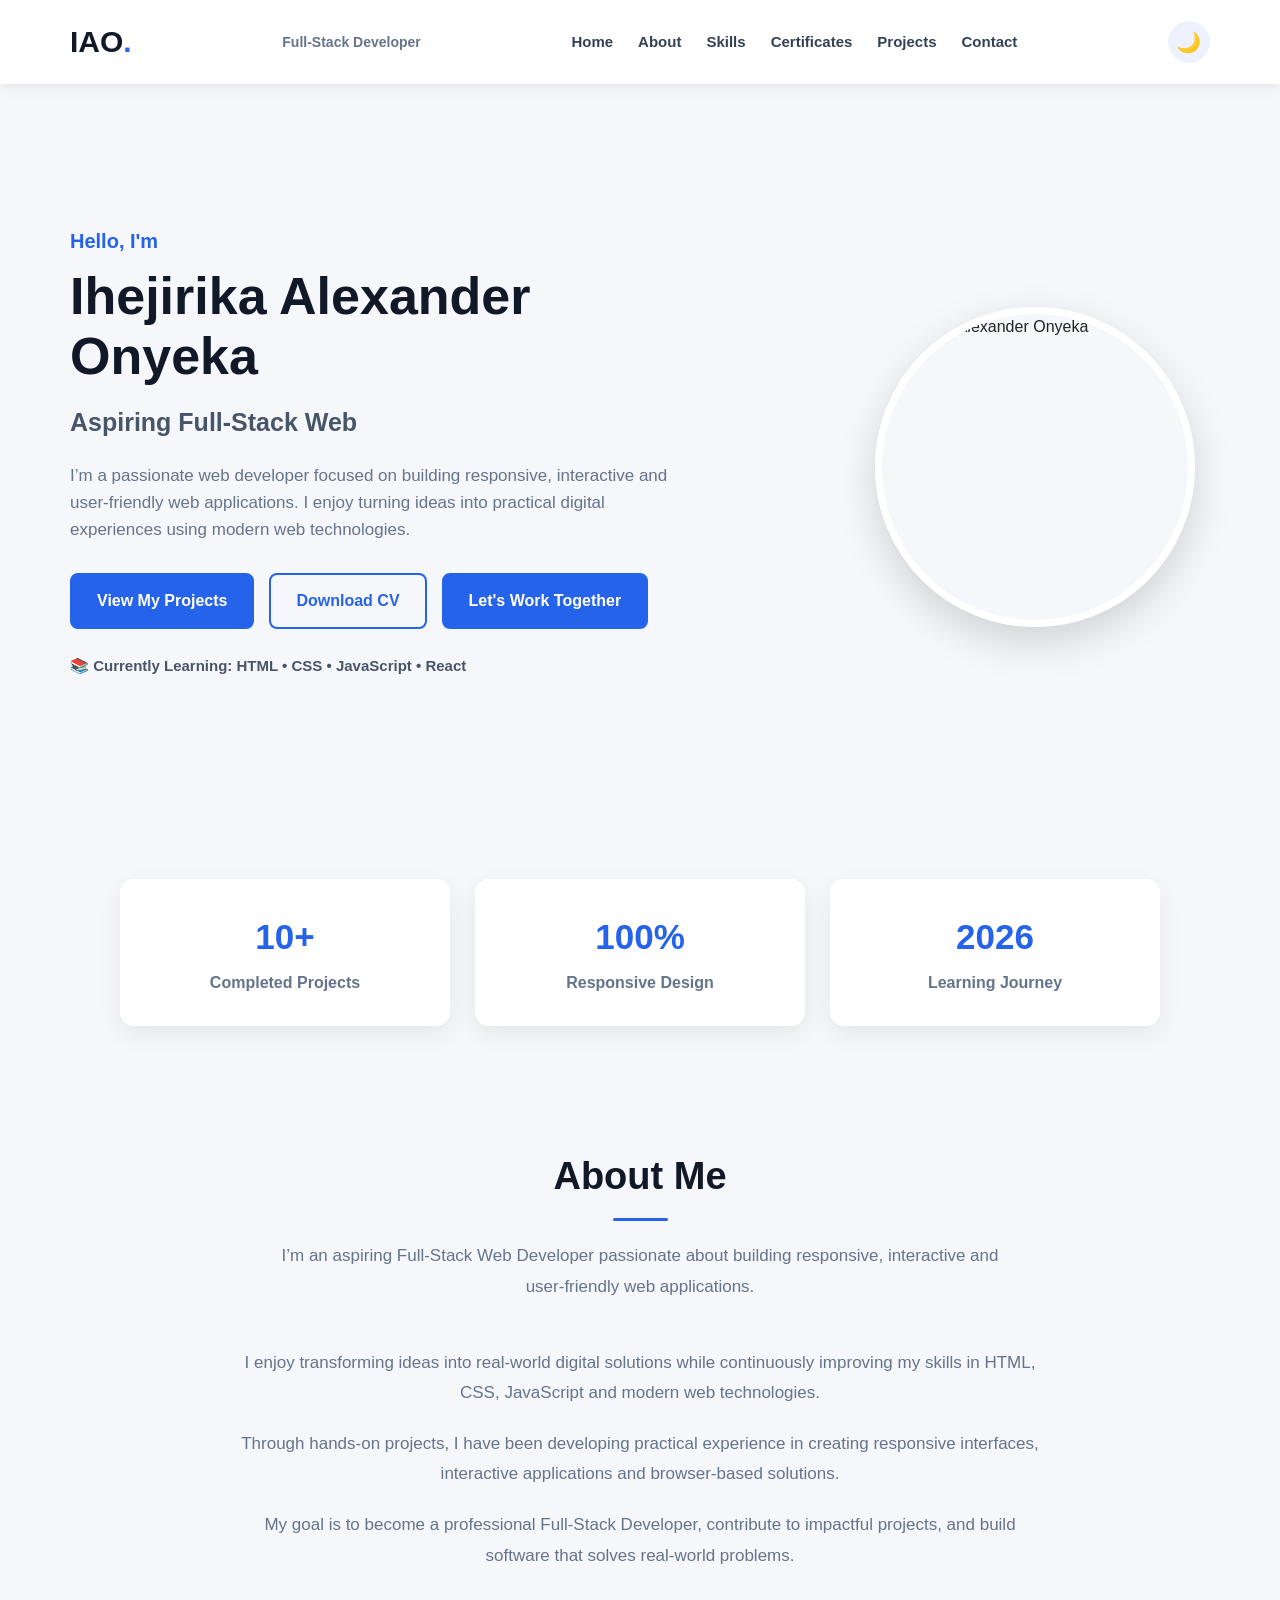
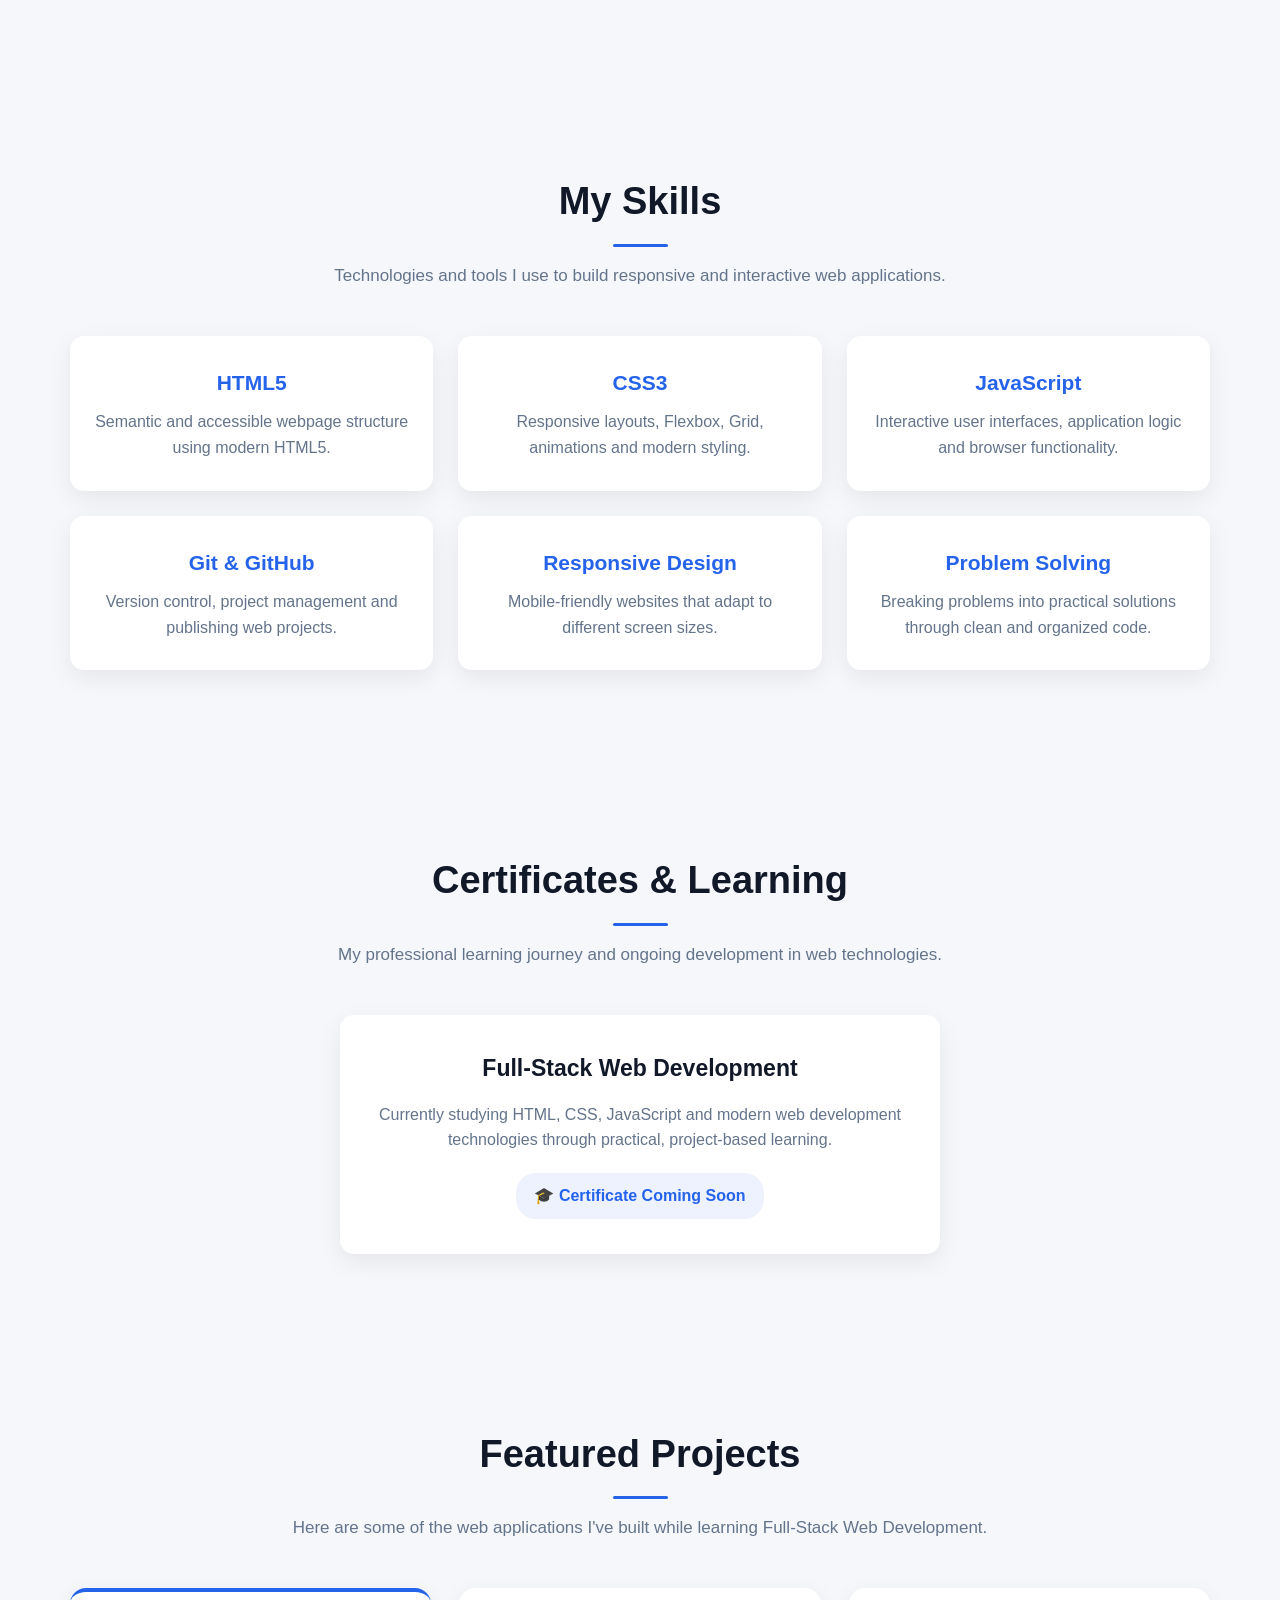
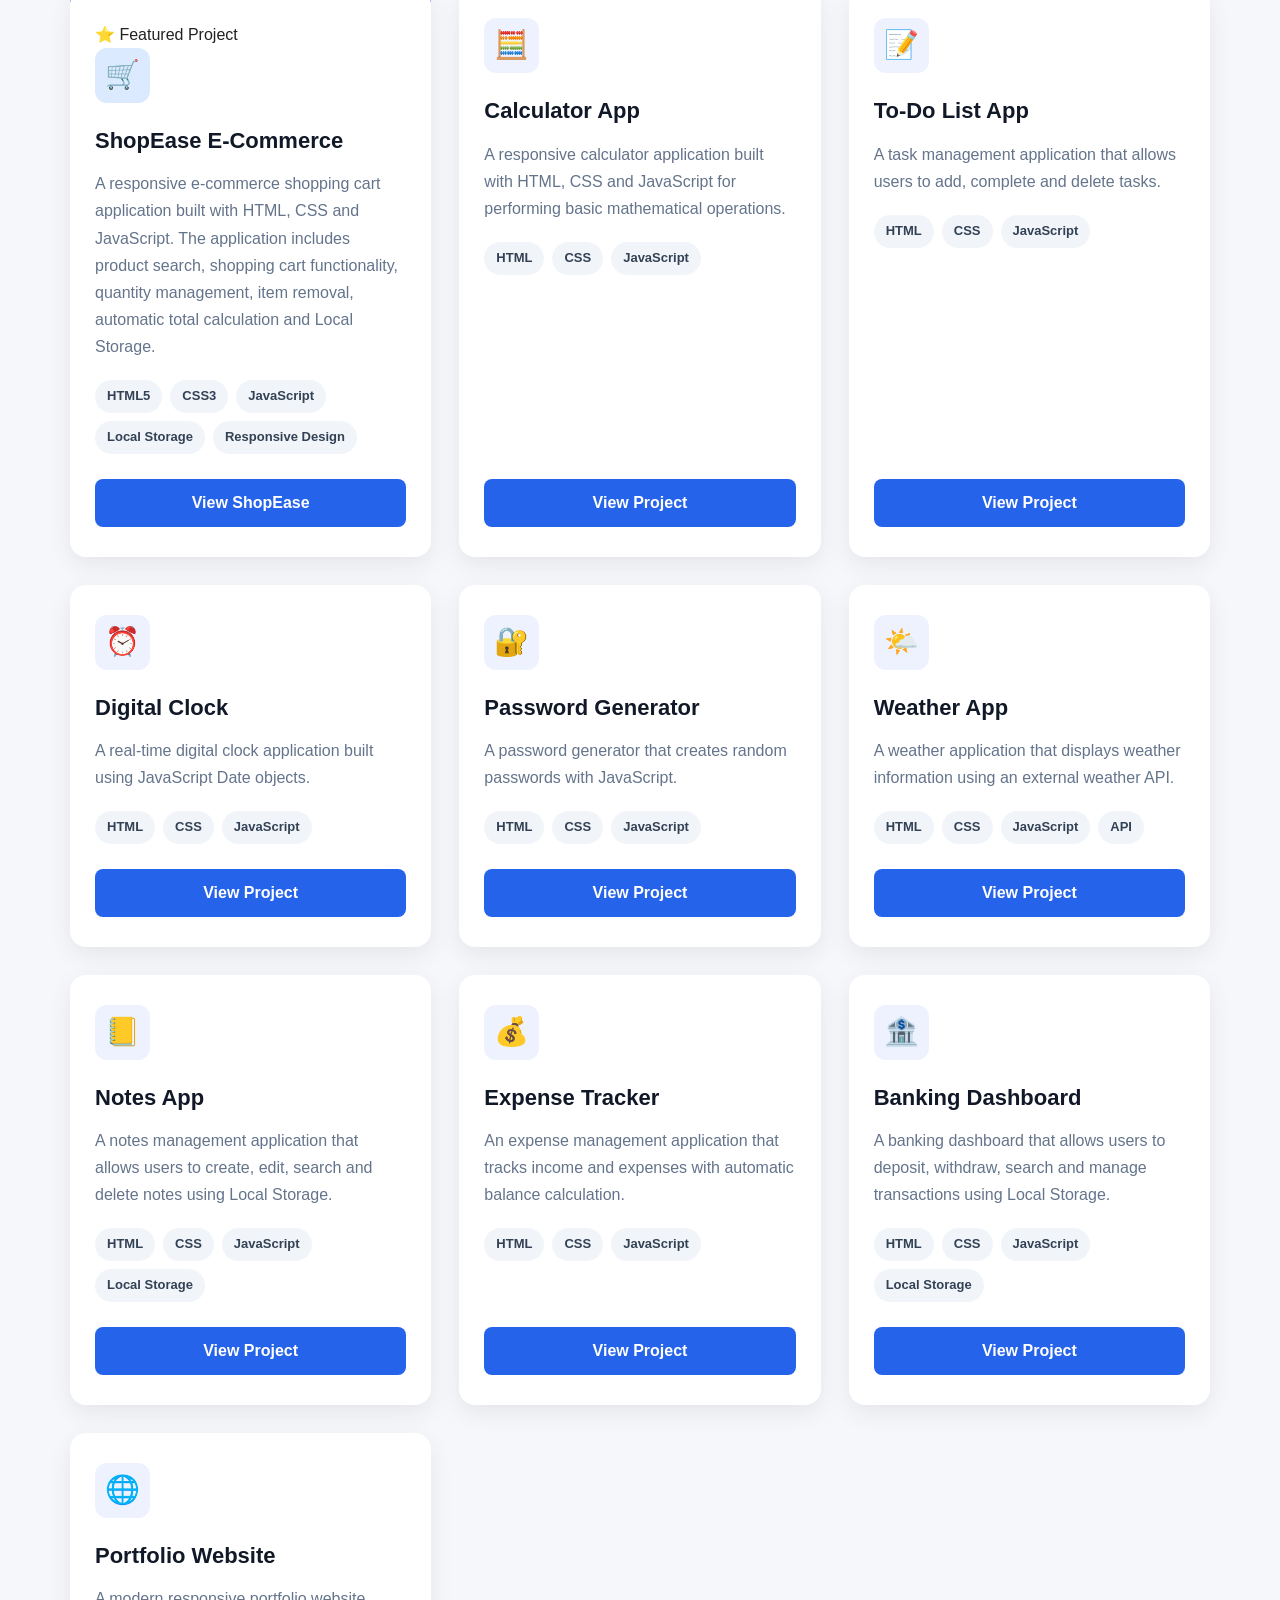
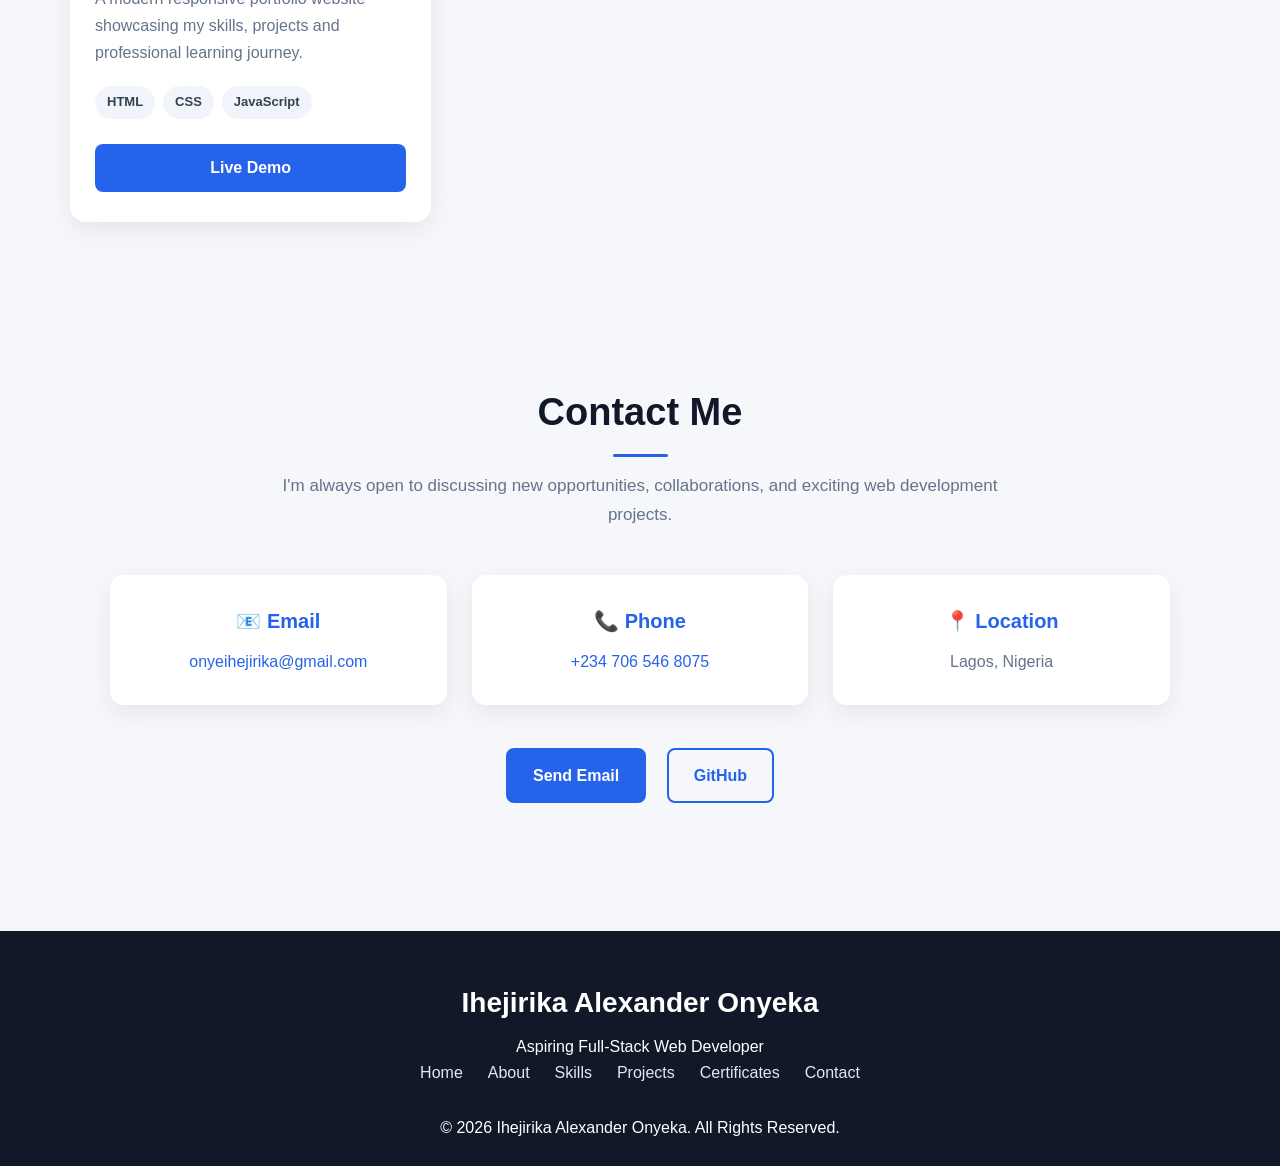
==== commit c99a9ddb: "Fix HTML formatting and structure" ====
--- a/index.html
+++ b/index.html
@@ -292,11 +292,7 @@
             <span>JavaScript</span>
           </div>
 
-          <a
-            <a href="calculator-project/index.html">View Project</a>
-            class="project-btn"
-            target="_blank"
-            rel="noopener noreferrer"
+          <a href="calculator-project/index.html" class="project-btn" target="_blank" rel="noopener noreferrer">View Project</a>
         </div>
 
         <!-- ================= TO-DO LIST ================= -->
@@ -319,14 +315,7 @@
             <span>JavaScript</span>
           </div>
 
-          <a
-            href="../to-do-list-project/index.html"
-            class="project-btn"
-            target="_blank"
-            rel="noopener noreferrer"
-          >
-            Live Demo
-          </a>
+          <a href="to-do-list-project/index.html" class="project-btn" target="_blank" rel="noopener noreferrer">View Project</a>
         </div>
 
         <!-- ================= DIGITAL CLOCK ================= -->
@@ -349,14 +338,7 @@
             <span>JavaScript</span>
           </div>
 
-          <a
-            href="../digital-clock-project/index.html"
-            class="project-btn"
-            target="_blank"
-            rel="noopener noreferrer"
-          >
-            Live Demo
-          </a>
+          <a href="digital-clock-project/index.html" class="project-btn" target="_blank" rel="noopener noreferrer">View Project</a>
         </div>
 
         <!-- ================= PASSWORD GENERATOR ================= -->
@@ -378,14 +360,7 @@
             <span>JavaScript</span>
           </div>
 
-          <a
-            href="../password-generator-project/index.html"
-            class="project-btn"
-            target="_blank"
-            rel="noopener noreferrer"
-          >
-            Live Demo
-          </a>
+          <a href="password-generator-project/index.html" class="project-btn" target="_blank" rel="noopener noreferrer">View Project</a>
         </div>
 
         <!-- ================= WEATHER APP ================= -->
@@ -410,14 +385,7 @@
             <span>API</span>
           </div>
 
-          <a
-            href="../weather-app-project/index.html"
-            class="project-btn"
-            target="_blank"
-            rel="noopener noreferrer"
-          >
-            Live Demo
-          </a>
+          <a href="weather-app-project/index.html" class="project-btn" target="_blank" rel="noopener noreferrer">View Project</a>
         </div>
 
         <!-- ================= NOTES APP ================= -->
@@ -442,14 +410,7 @@
             <span>Local Storage</span>
           </div>
 
-          <a
-            href="../notes-app-project/index.html"
-            class="project-btn"
-            target="_blank"
-            rel="noopener noreferrer"
-          >
-            Live Demo
-          </a>
+          <a href="notes-app-project/index.html" class="project-btn" target="_blank" rel="noopener noreferrer">View Project</a>
         </div>
 
         <!-- ================= EXPENSE TRACKER ================= -->
@@ -472,14 +433,7 @@
             <span>JavaScript</span>
           </div>
 
-          <a
-            href="../expense-tracker-project/index.html"
-            class="project-btn"
-            target="_blank"
-            rel="noopener noreferrer"
-          >
-            Live Demo
-          </a>
+          <a href="expense-tracker-project/index.html" class="project-btn" target="_blank" rel="noopener noreferrer">View Project</a>
         </div>
 
         <!-- ================= BANKING DASHBOARD ================= -->
@@ -504,14 +458,7 @@
             <span>Local Storage</span>
           </div>
 
-          <a
-            href="../banking-dashboard-project/index.html"
-            class="project-btn"
-            target="_blank"
-            rel="noopener noreferrer"
-          >
-            Live Demo
-          </a>
+          <a href="banking-dashboard-project/index.html" class="project-btn" target="_blank" rel="noopener noreferrer">View Project</a>
         </div>
 
         <!-- ================= PORTFOLIO ================= -->
